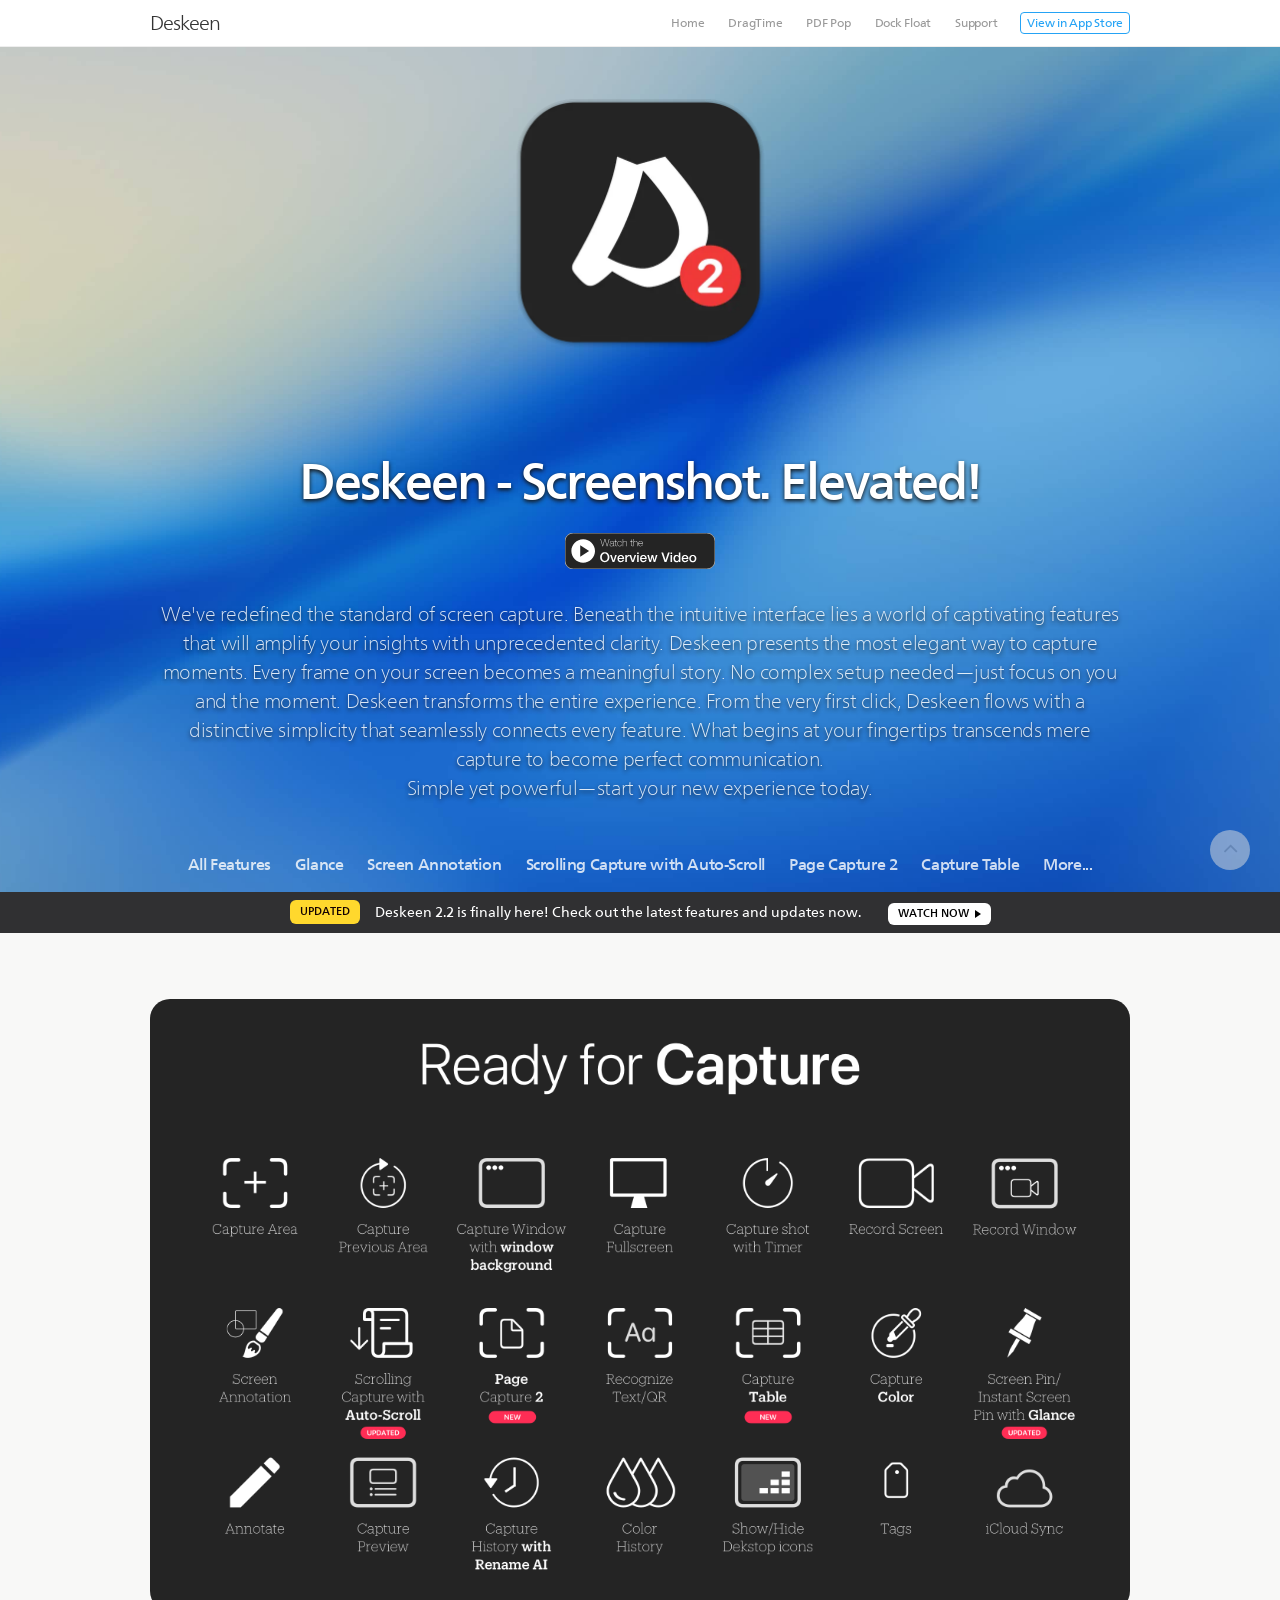
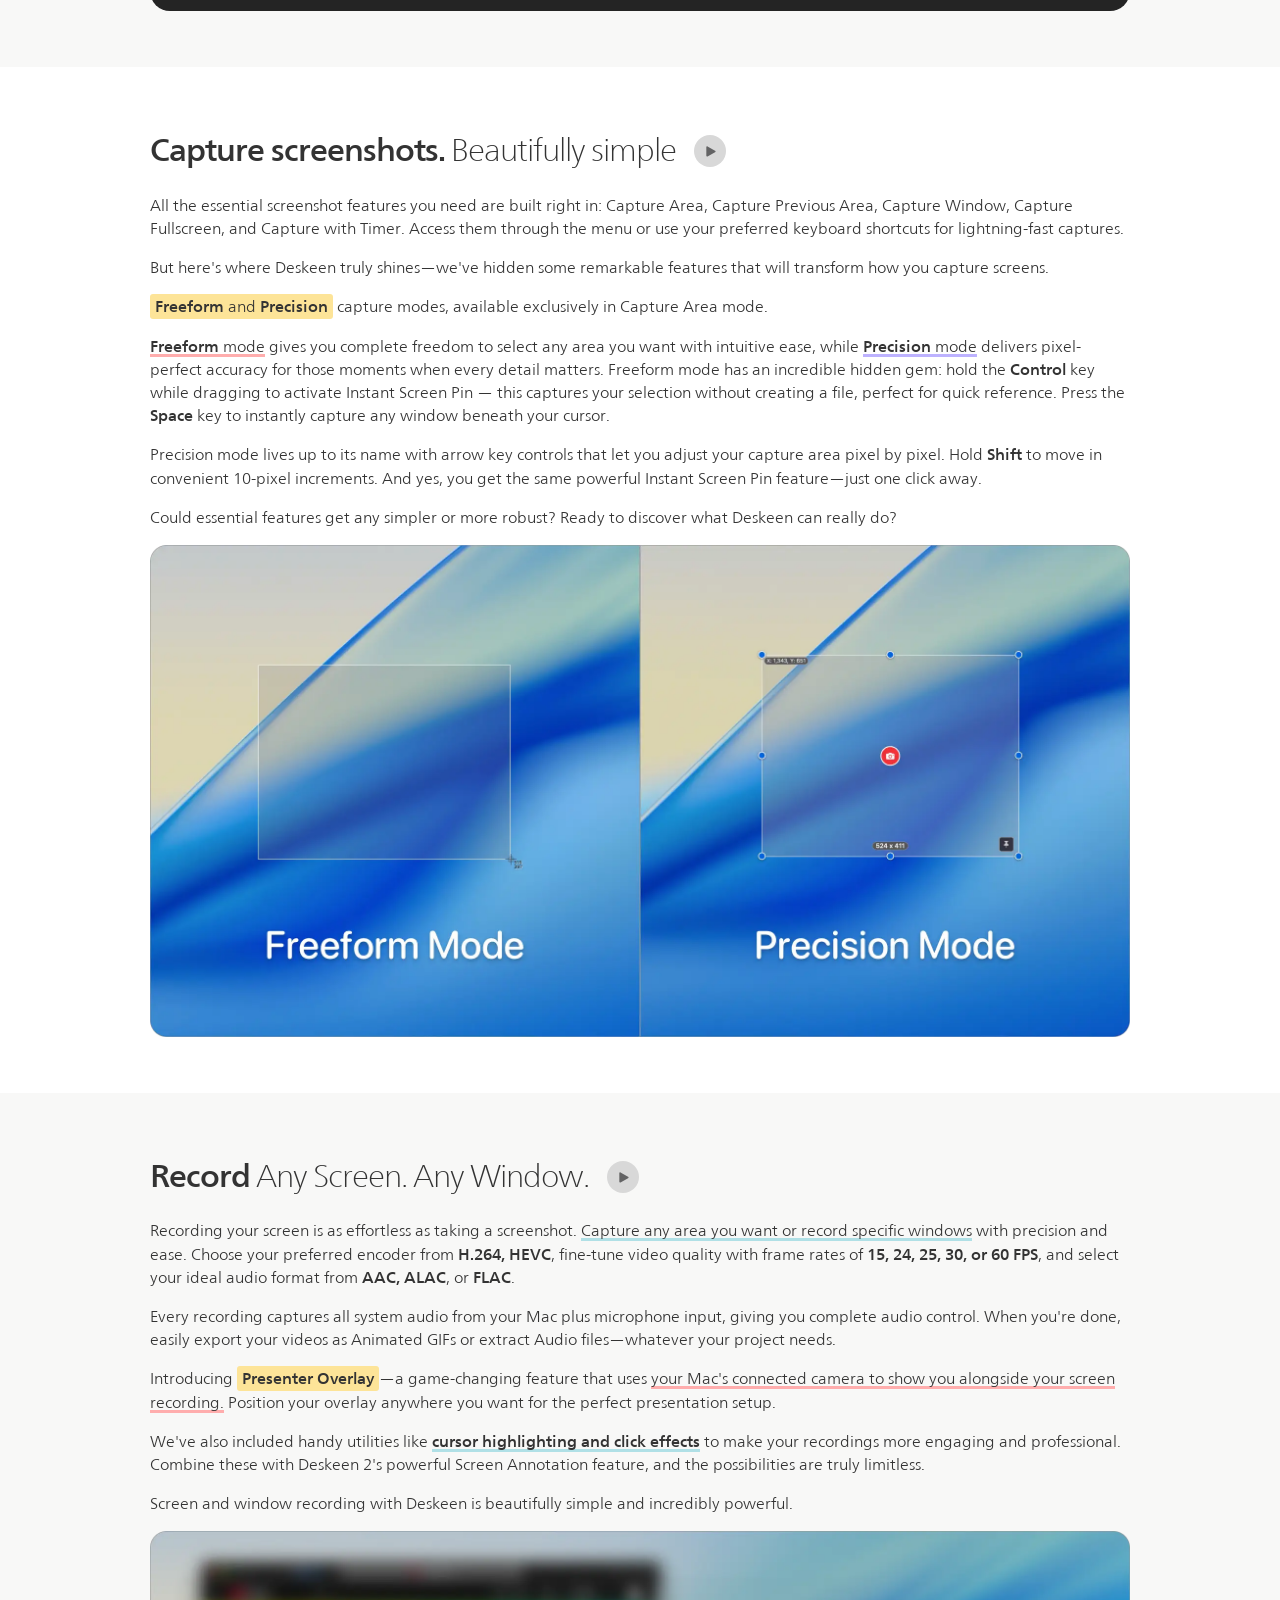
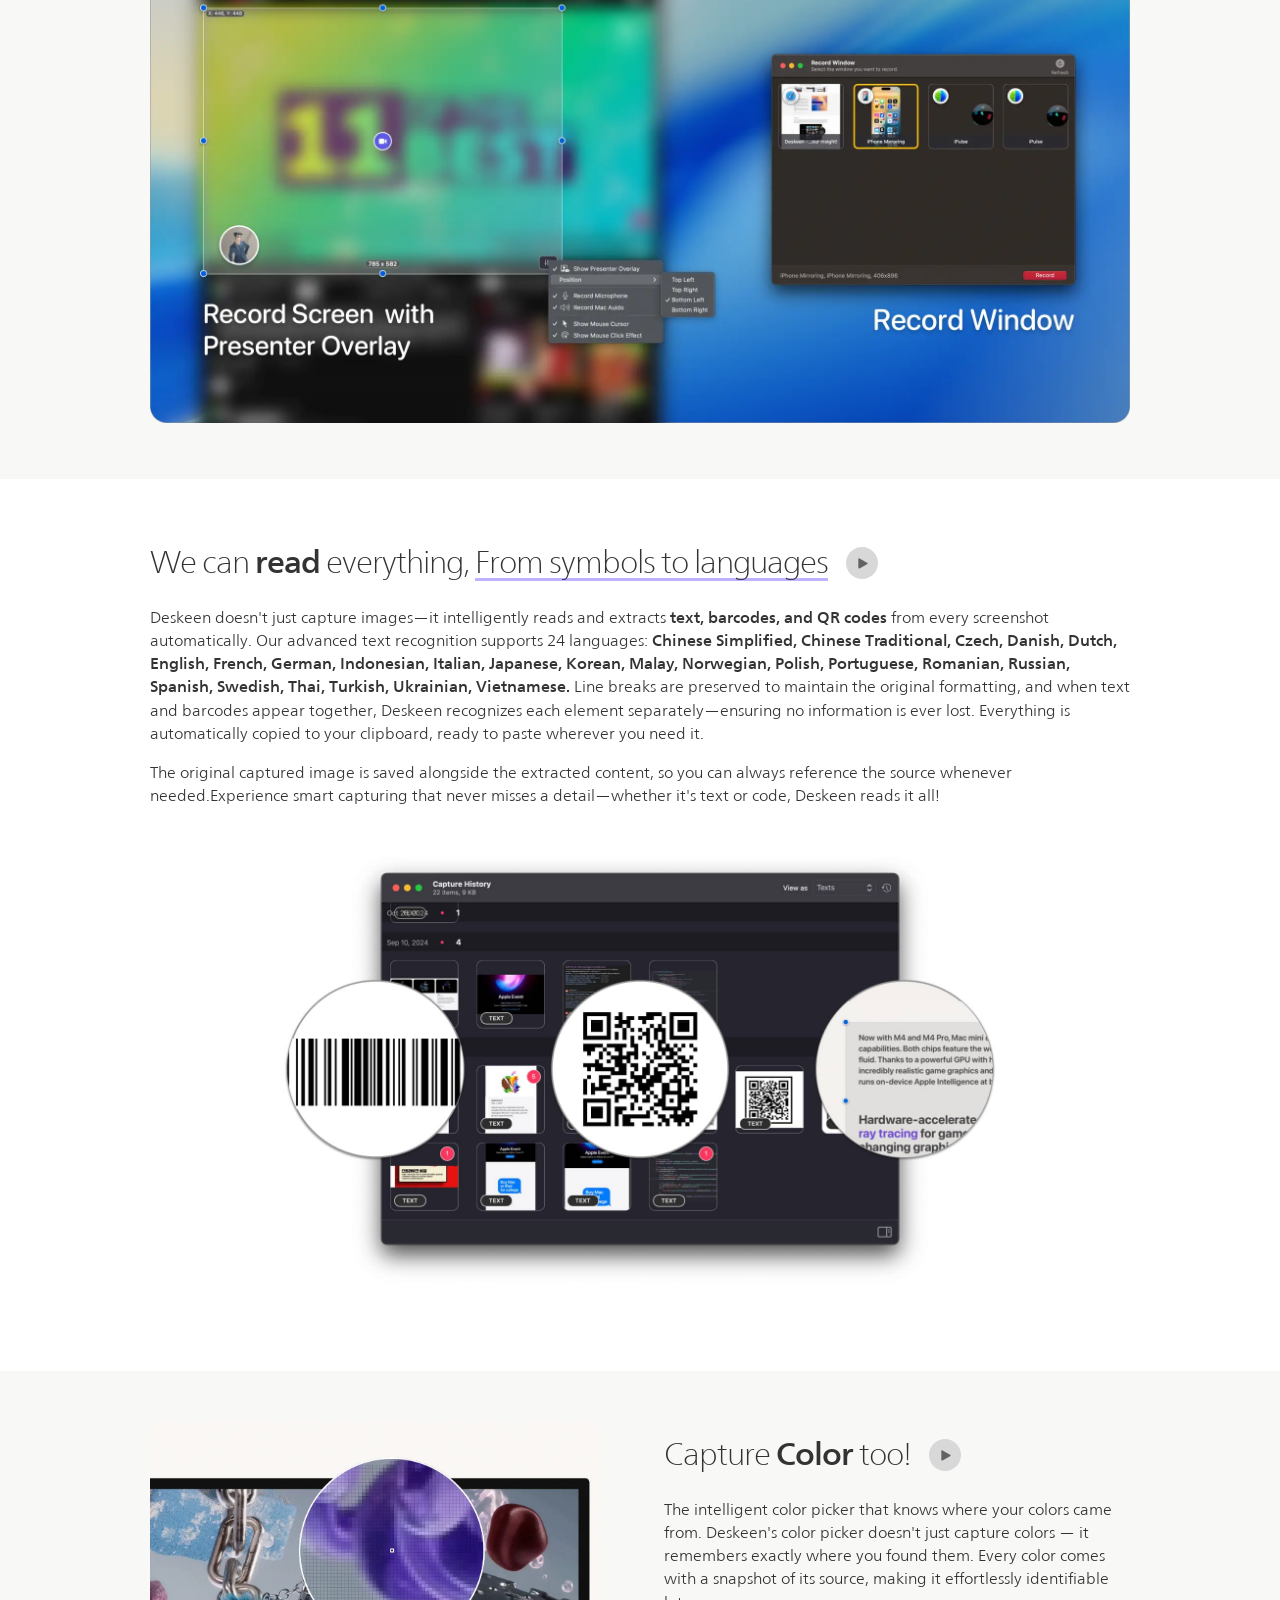
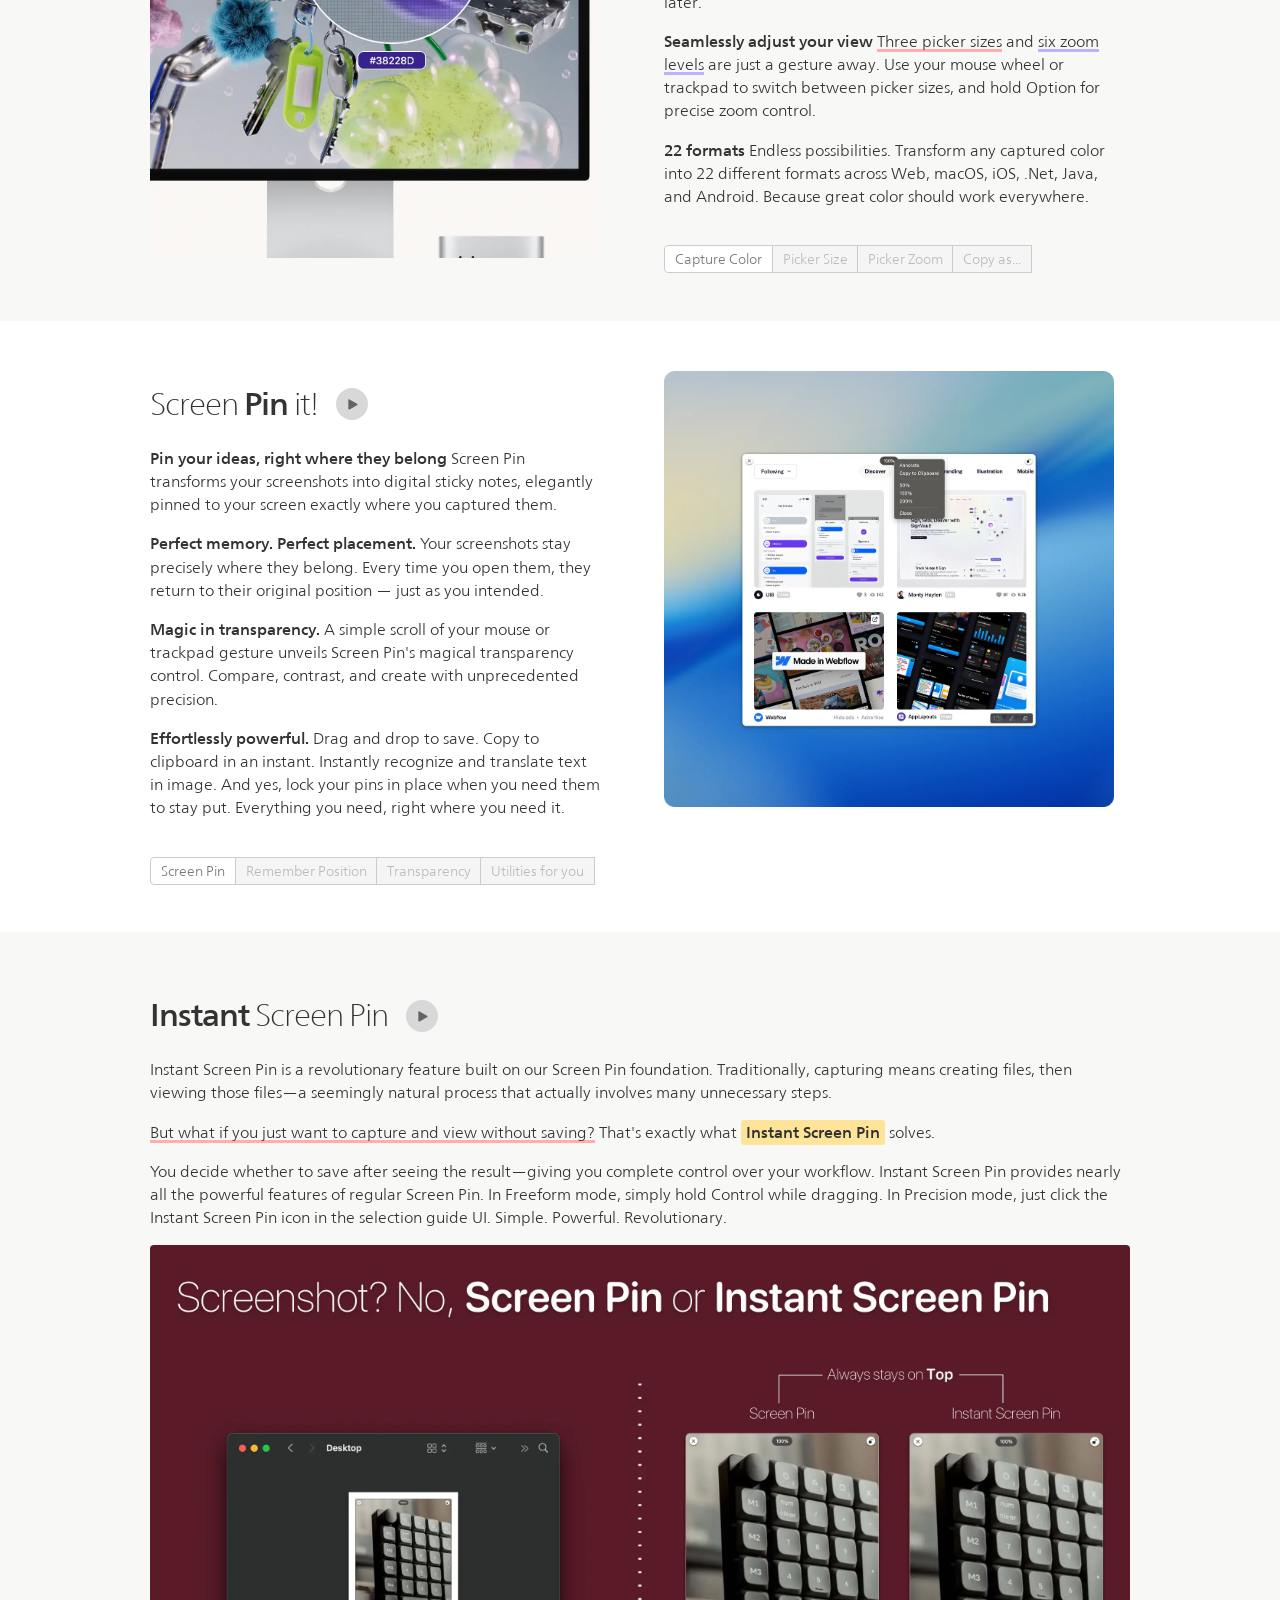
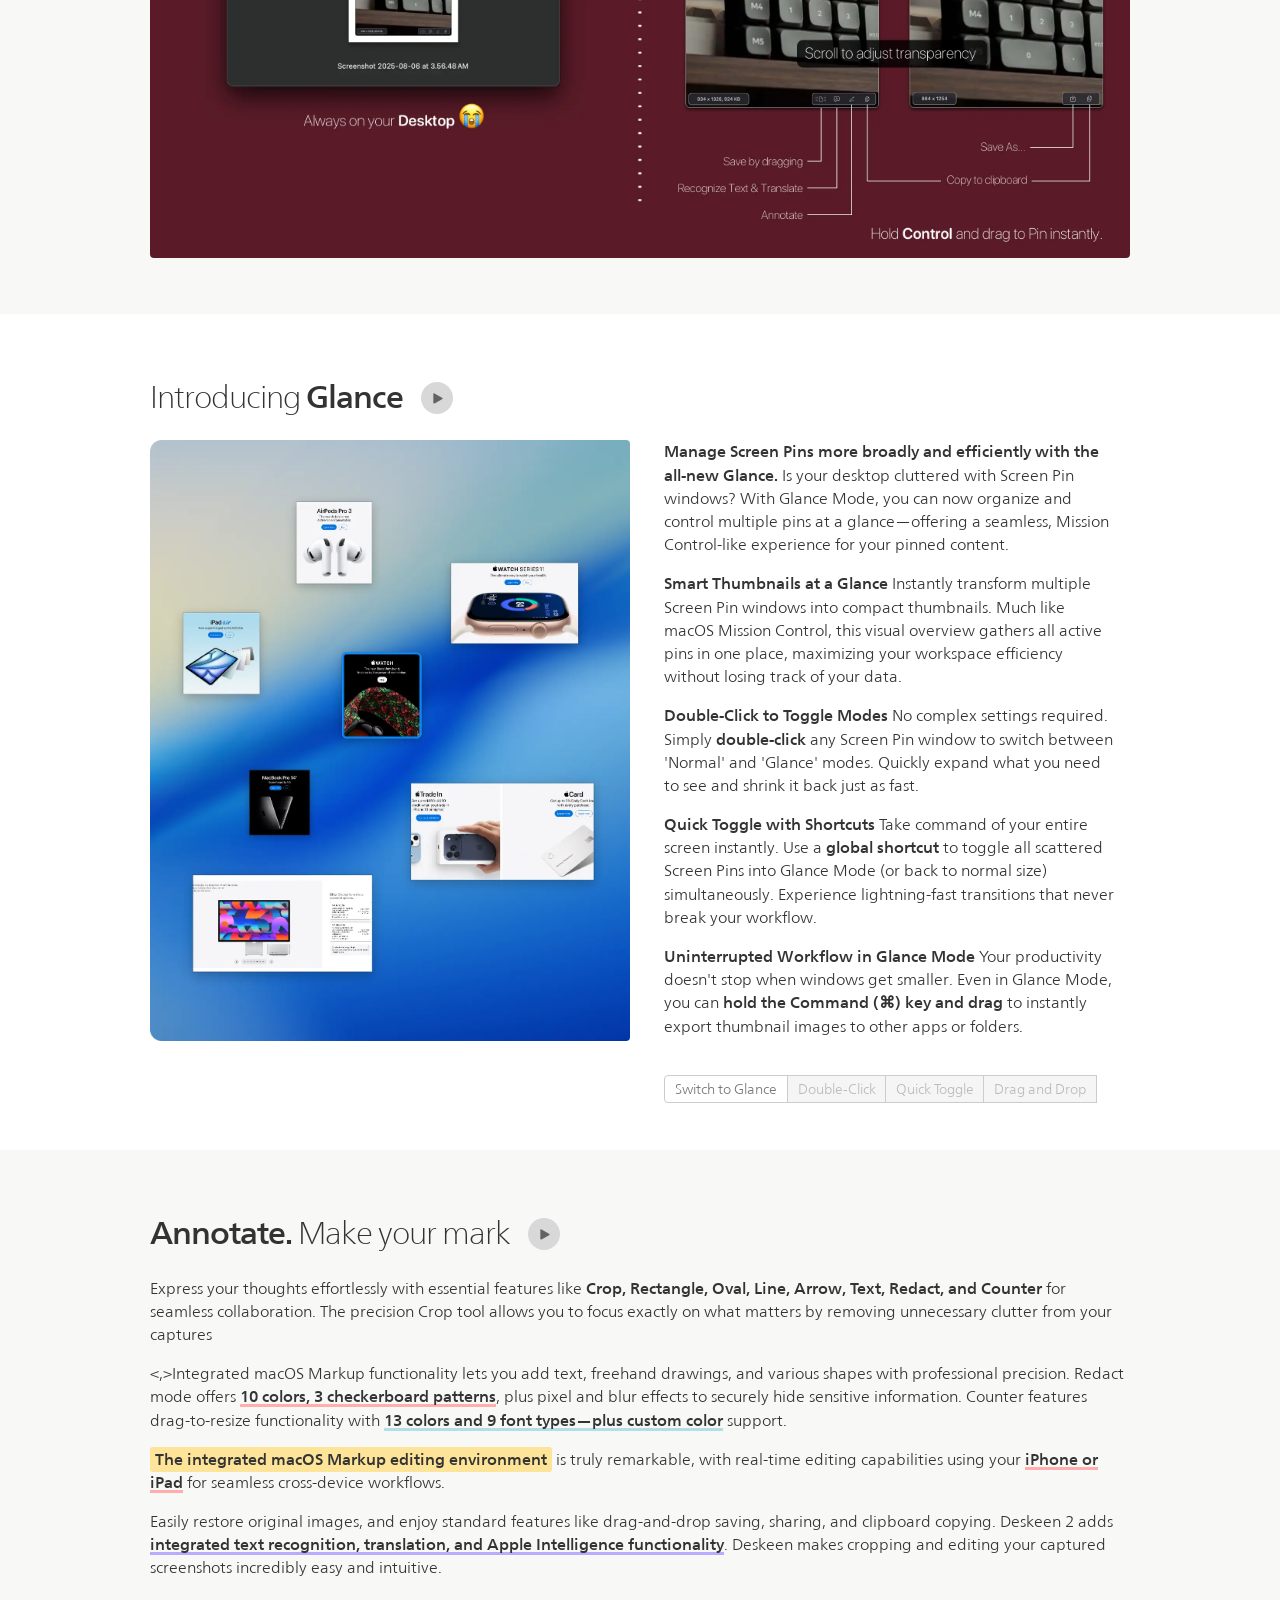
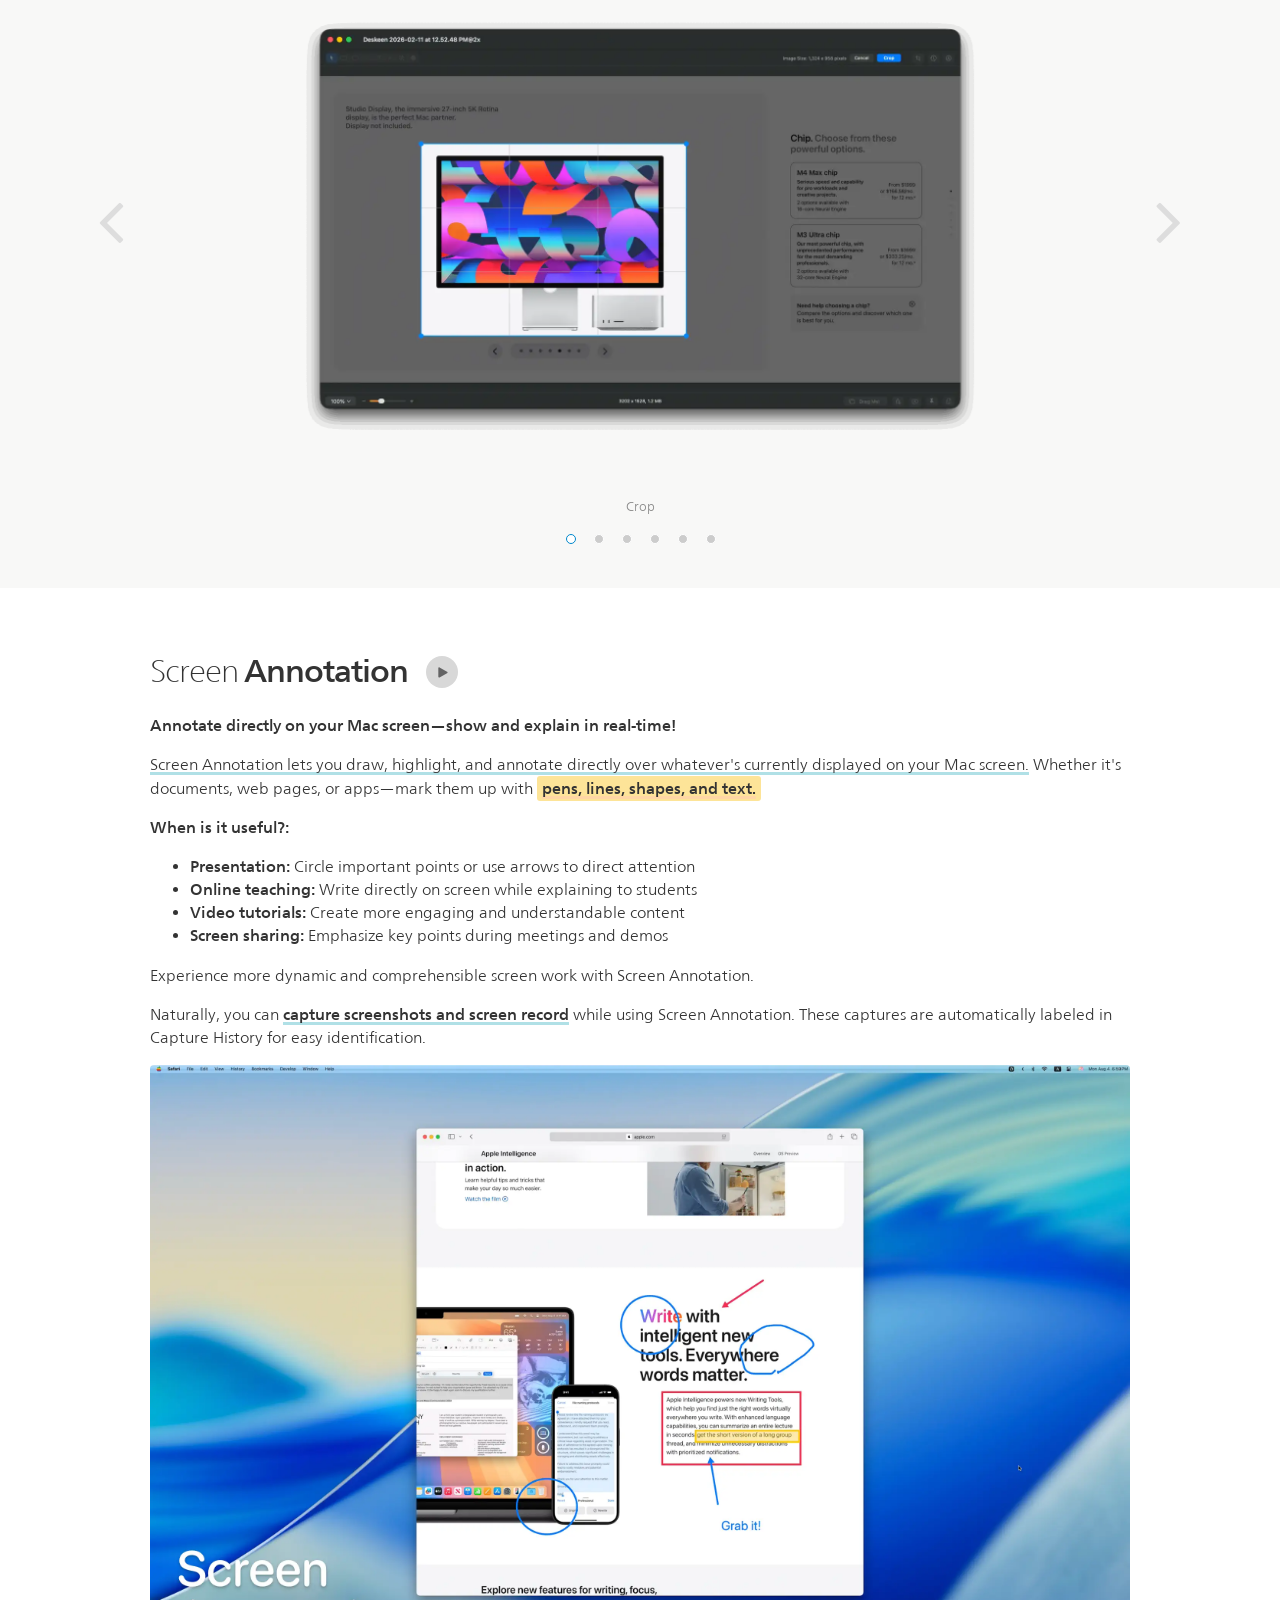
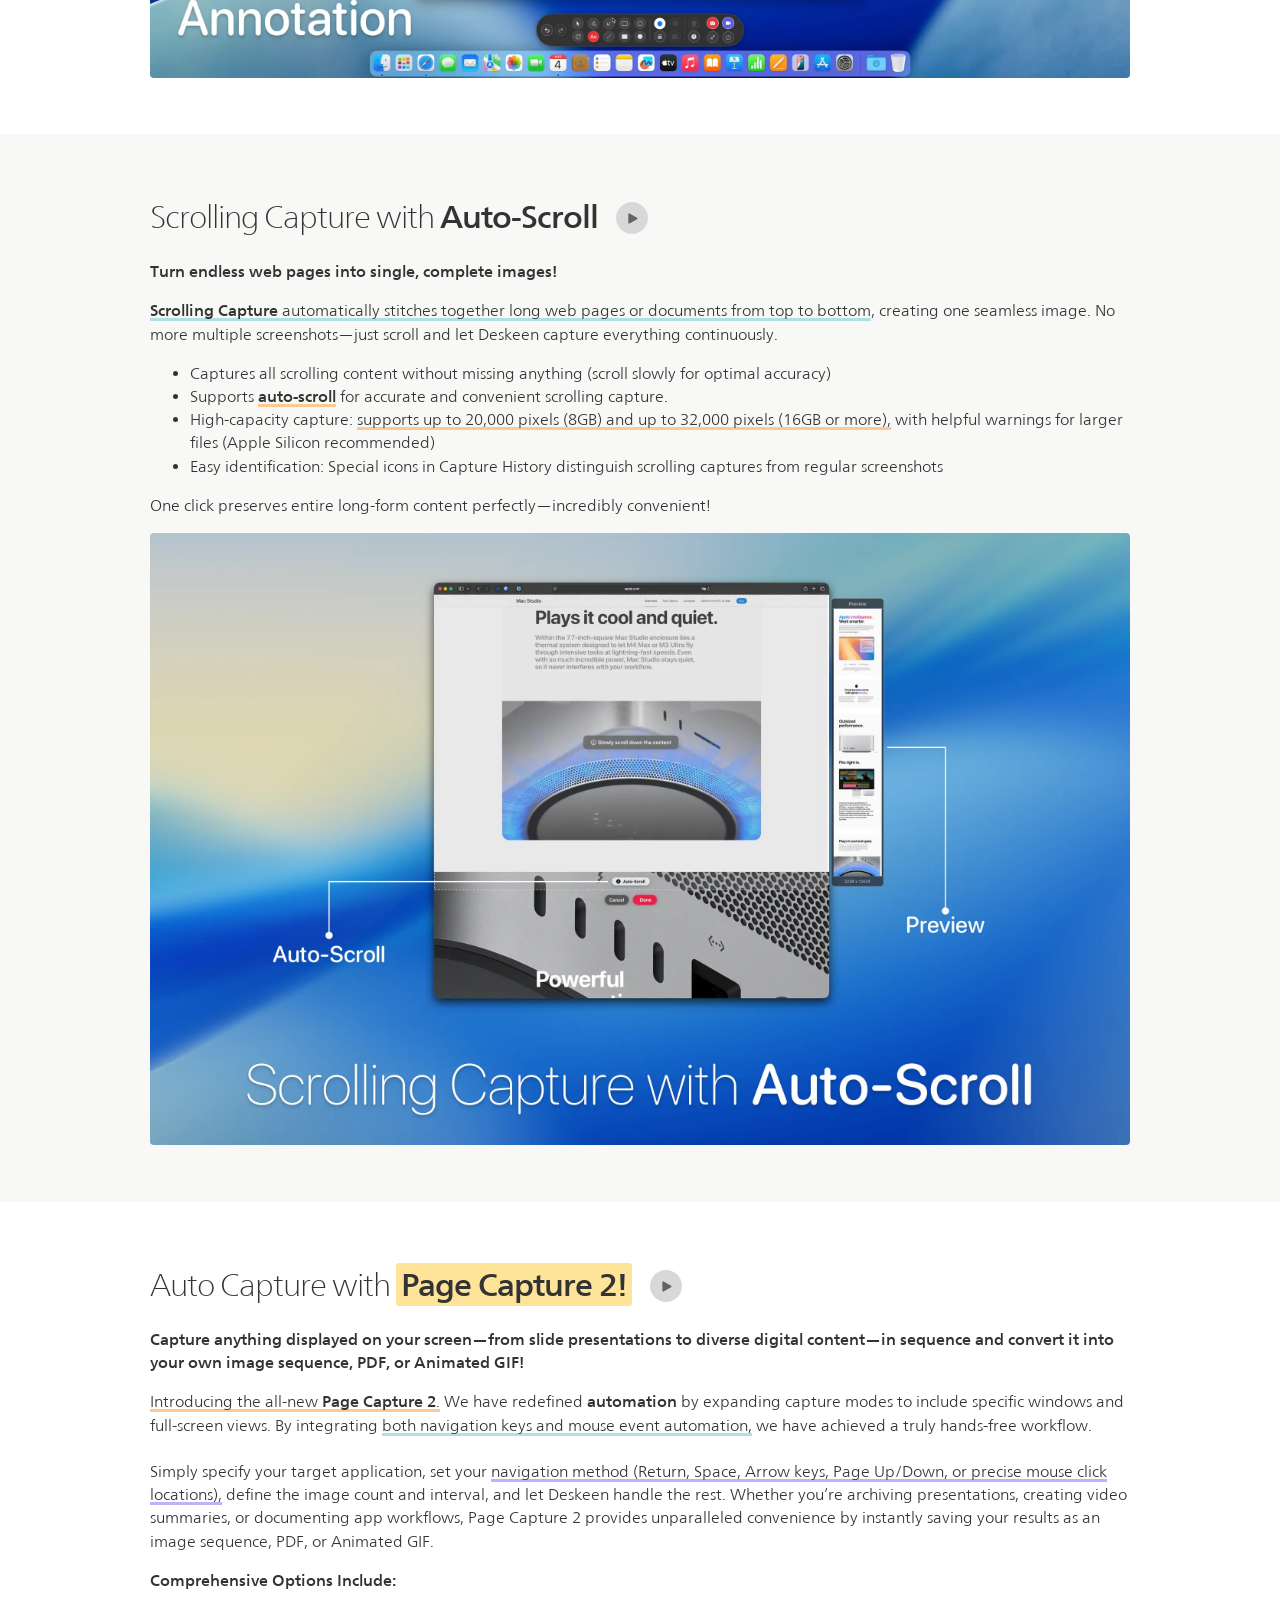
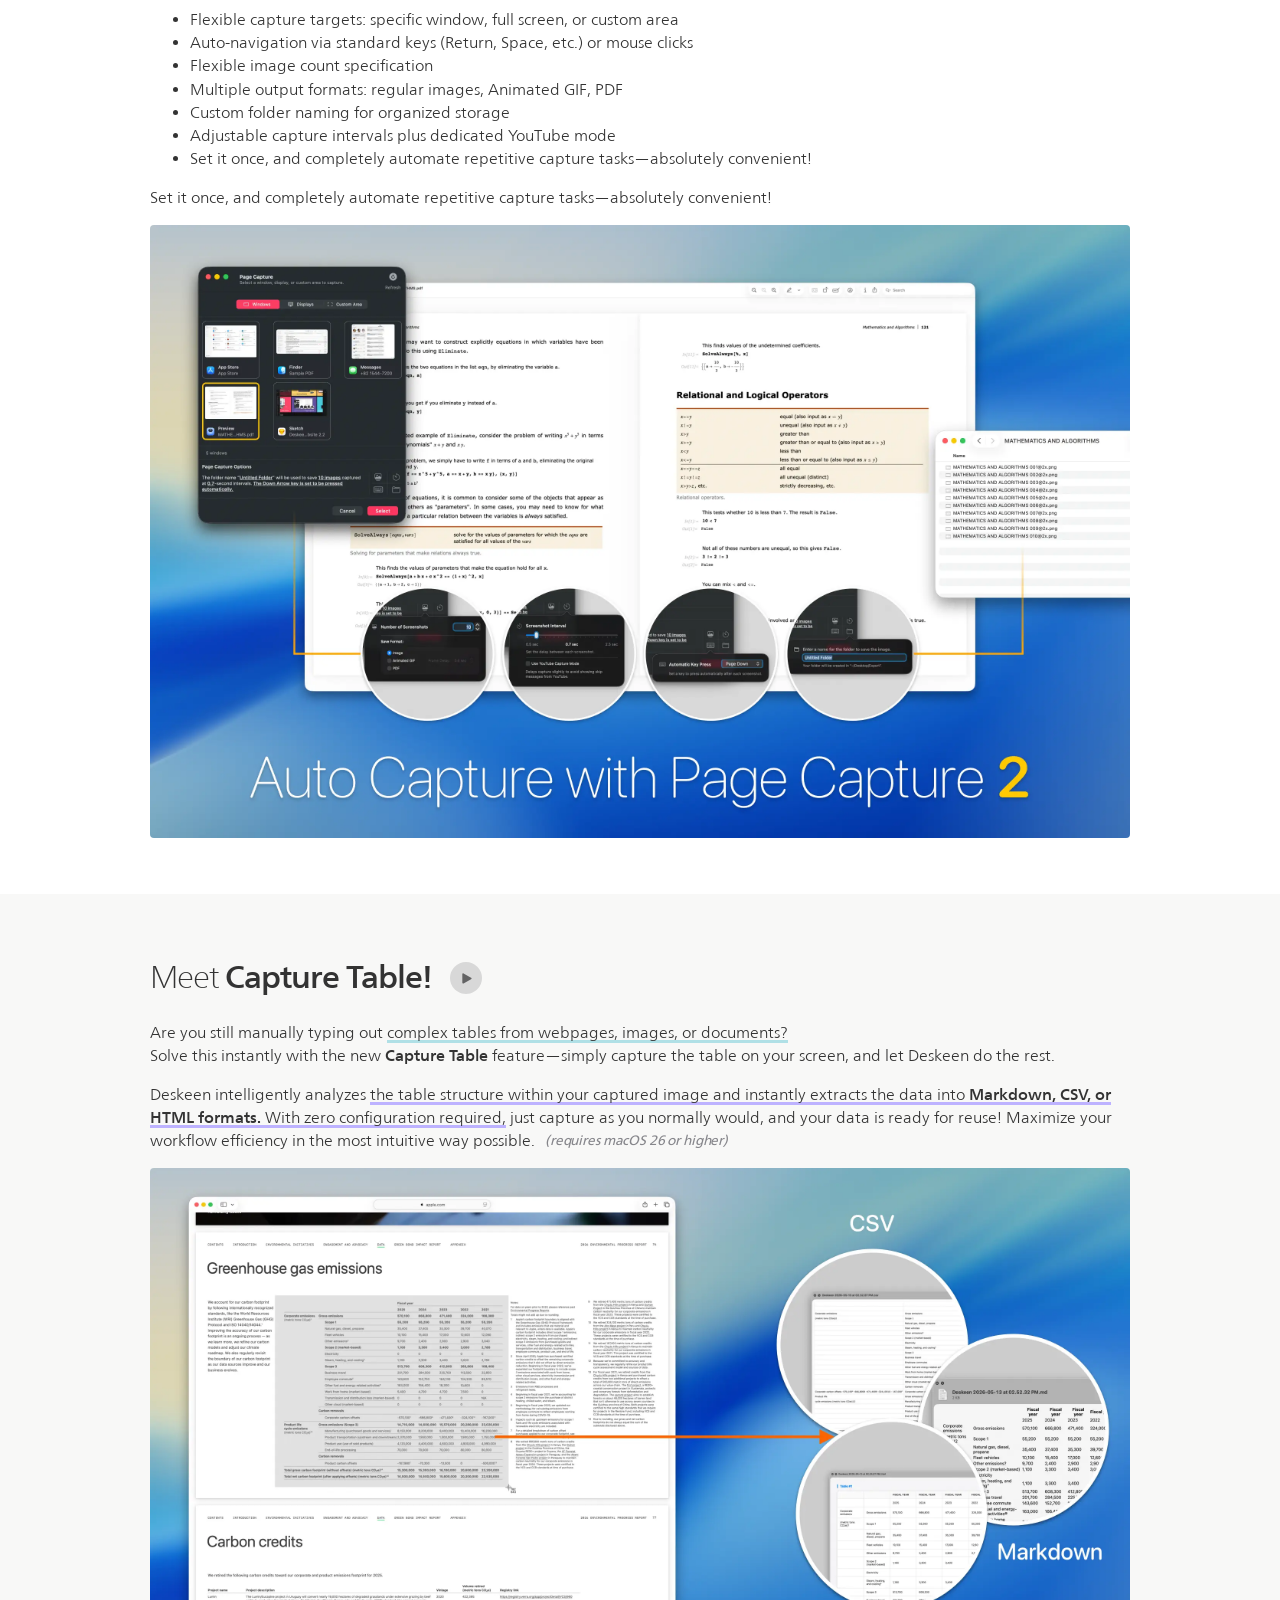
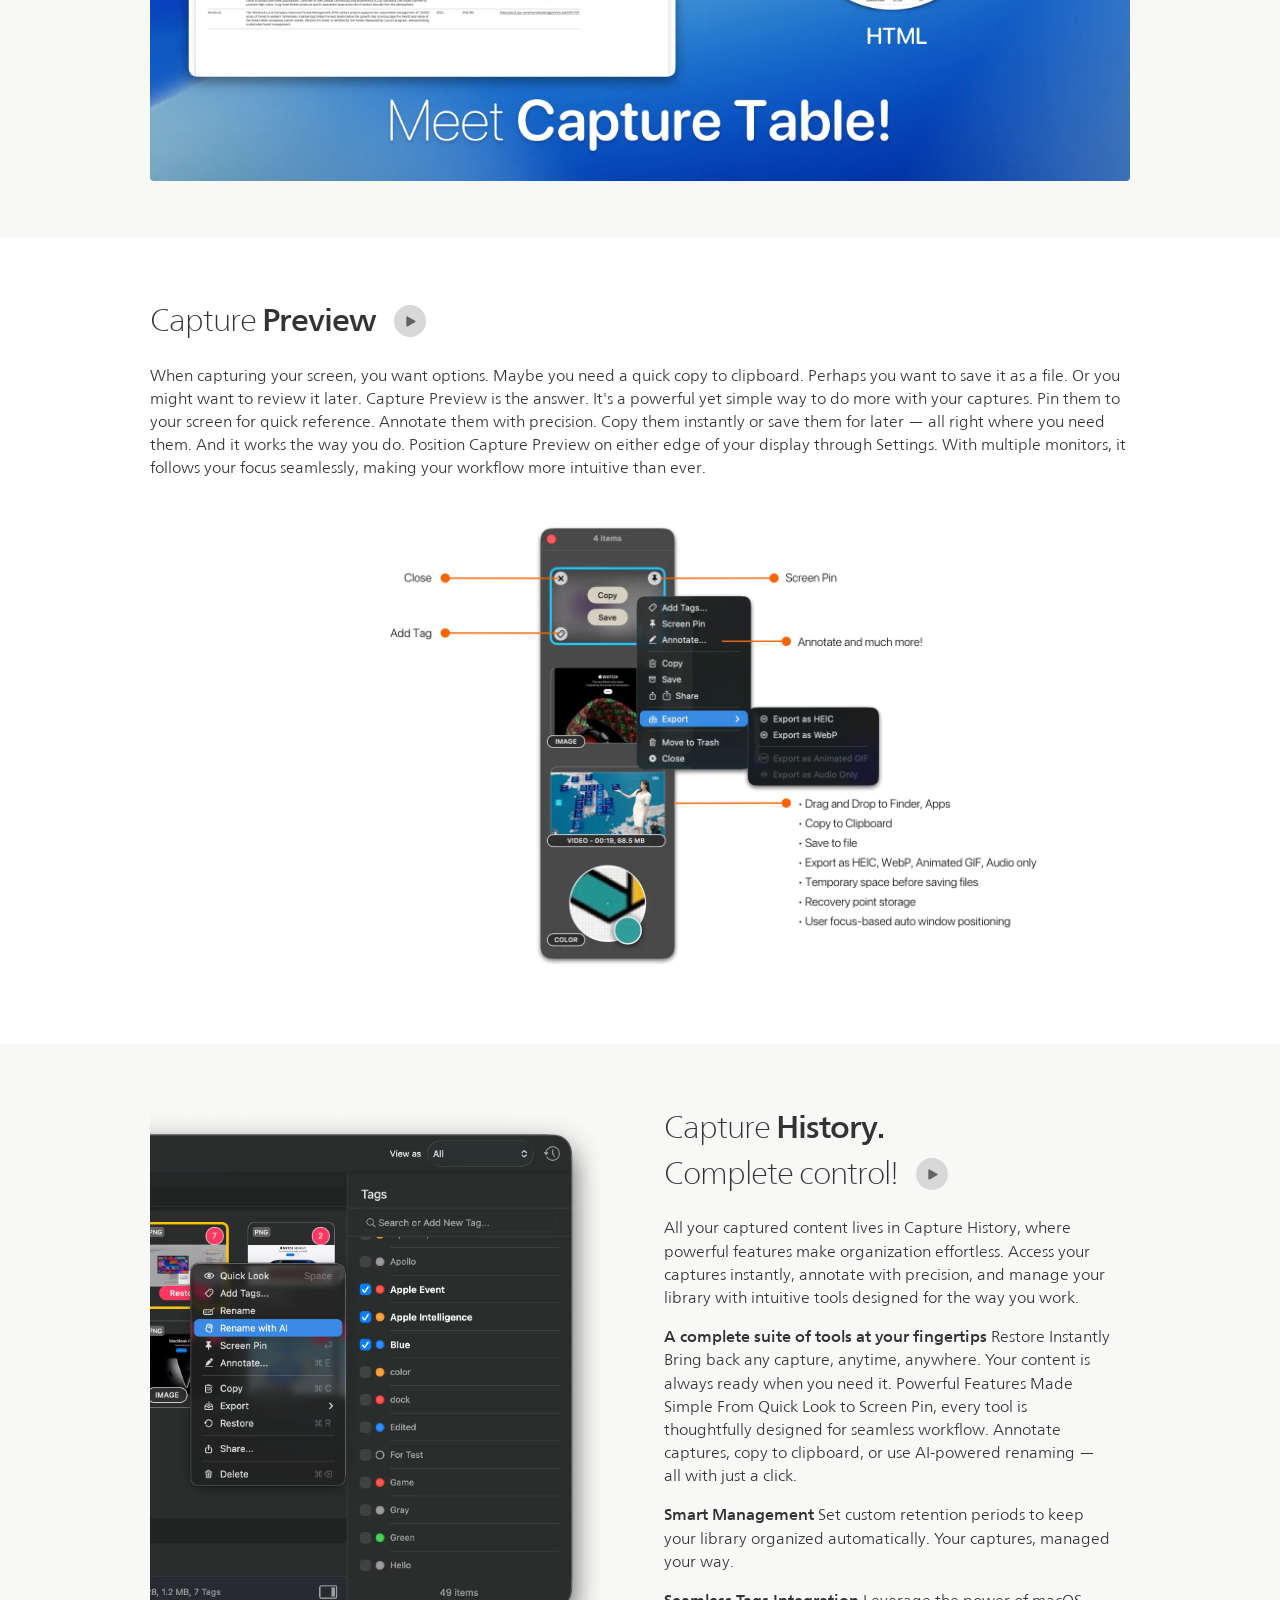
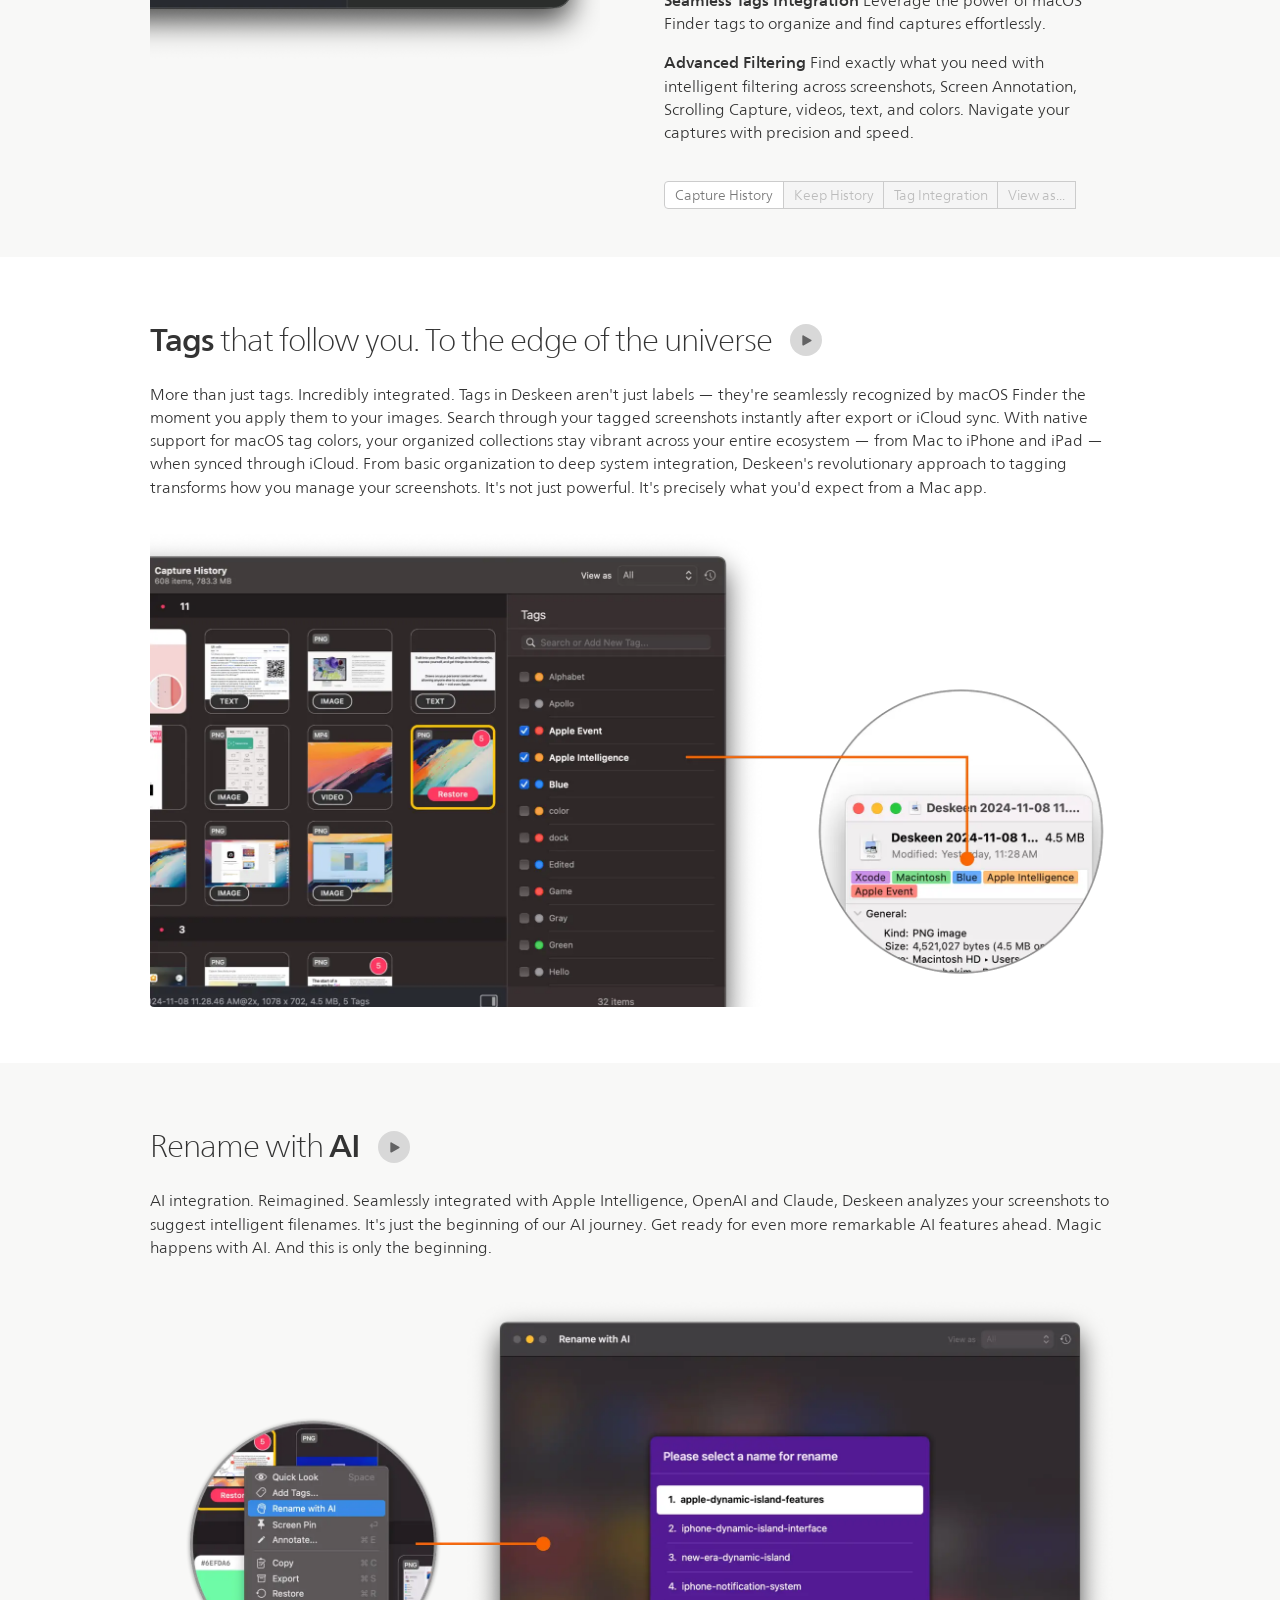
==== deskeen.html @ f0e953c9 "Release Dock Float" ====
<!DOCTYPE html>
<html lang="en">
<head>
    <meta charset="utf-8">
    <meta http-equiv="X-UA-Compatible" content="IE=edge, chrome=1">
    <meta name="renderer" content="webkit">
    <meta name="viewport" content="width=device-width, initial-scale=1">
    <meta name="description" content="Deskeen &mdash; Screenshot. Elevated! Deskeen is the best screenshot and screen recording app for macOS with Capture Color, OCR, Screen Annotation, Scrolling Capture, Auto Capture with Page Capture, a built-in annotation tool, Capture History, Widgets, Rename with AI, and a lot more.">
    <meta name="keywords" content="screen capture, screenshot, screencapture for mac, screencapture for macos, Deskeen, mac screenshot capture screen, screen recorder, scrolling capture, page capture, screen annotation, widget, images, color, tag, AI">
    <link rel="stylesheet" href="css/font-awesome.css" type="text/css">
    <link rel="stylesheet" href="css/hohoinc.css" type="text/css">
    <link rel="icon" href="images/favicon-deskeen.ico">
        
    <title>Deskeen - Screenshot. Elevated!</title>

    <meta property="og:url" content="http://www.hohoinc.com/" />
    <meta property="og:type" content="website" />
    <meta property="og:title" content="Deskeen" />
    <meta property="og:description" content="Deskeen - Screenshot. Elevated!" />
    <meta property="og:image" content="https://hohoinccom.github.io/main/images/AppIcon.png" />
        
    <meta name="twitter:card" content="summary_large_image" />
    <meta name="twitter:site" content="@hohoincapp" />
    <meta name="twitter:title" content="Deskeen" />
    <meta name="twitter:description" content="Deskeen - Screenshot. Elevated!" />
    <meta name="twitter:url" content="https://x.com/hohoincapp" />
    <meta name="twitter:image" content="https://hohoinccom.github.io/main/images/AppIcon.png" />
        
    <!--[if lt IE 9]>
    <script src="js/html5shiv-3.7.2.min.js"></script>
    <script src="js/respond.min.js"></script>
    <![endif]-->
        
    <!-- YouTube Vide -->
    <link rel="stylesheet" href="fancybox/jquery.fancybox.css">
    
</head>
<body class="features" itemscope itemtype="http://schema.org/SoftwareApplication">
<nav class="site-navigation">
    <div class="container">
        <span class="site-title">Deskeen</span>
        <ul>
        	<!-- <li><a class="nav-link fancybox" href="https://www.youtube.com/embed/c7OyCzhffNQ?version=3&vq=hd1080&autoplay=1" data-fancybox-type="iframe">Watch Video</a></li> -->
            <li><a class="nav-link" href="index.html">Home</a></li>
            <li><a class="nav-link" href="dragtime.html">DragTime</a></li>
            <li><a class="nav-link" href="pdfpop.html">PDF Pop</a></li>
            <li><a class="nav-link" href="dockfloat.html">Dock Float</a></li>
            <li><a class="nav-link" href="#deskeen-support">Support</a></li>
            <li class="view-in-app-store"><a class="nav-link link-app-store itunes-download-link" href="https://apps.apple.com/app/id6746357941?mt=12" target="_blank">View in App Store</a></li>
        </ul>
    </div>
</nav>

<div class="site-main">

	<!-- Header -->
    <header class="deskeen">
        <div class="container">
            <!-- <h1>Introducing <span itemprop="name"> Deskeen.</span></h1> -->
            <figure class="deskeen-image"></figure>
			<h1>Deskeen <span itemprop="name"> - Screenshot. Elevated!</span></h1>
            <p class="videobox"><a href="https://www.youtube.com/embed/aredtQXpkLQ?version=3&vq=hd1080&autoplay=1" data-fancybox-type="iframe" class="fancybox"><img src="images/watch-video.svg" width="150"></a></p>
            <p class="intro"><br itemprop="description">We've redefined the standard of screen capture. Beneath the intuitive interface lies a world of captivating features that will amplify your insights with unprecedented clarity.
                Deskeen presents the most elegant way to capture moments. Every frame on your screen becomes a meaningful story. No complex setup needed—just focus on you and the moment. Deskeen transforms the entire experience.
                From the very first click, Deskeen flows with a distinctive simplicity that seamlessly connects every feature. What begins at your fingertips transcends mere capture to become perfect communication.</br>Simple yet powerful—start your new experience today.</span></p>
            <nav class="feature-nav">
                <ul>
                    <li><a href="#feature-deskeen-all-features"><strong>All Features</strong></a></li>
                    <li><a href="#feature-deskeen-glance"><strong>Glance</strong></a></li>
                    <li><a href="#feature-deskeen-screen-annotation"><strong>Screen Annotation</strong></a></li>
                    <li><a href="#feature-deskeen-scrolling-capture"><strong>Scrolling Capture with Auto-Scroll</strong></a></li>
                    <li><a href="#feature-deskeen-page-capture"><strong>Page Capture 2</strong></a></li>
                    <li><a href="#feature-deskeen-capture-table"><strong>Capture Table</strong></a></li>
                    <li><a href="#feature-deskeen-capture-preview"><strong>More...</strong></a></li>
                </ul>
            </nav>
        </div>
    </header>

    <div class="whats-new-banner">
        <div class="container">
            <span class="badge">UPDATED</span>
            <span class="message">Deskeen 2.2 is finally here! Check out the latest features and updates now.</span>
            <a class="fancybox" href="https://www.youtube.com/embed/dH-7Yf2CCVg?autoplay=1" data-fancybox-type="iframe" title="Glance" style="display: inline-block; margin-left: 12px;"><span class="watch-badge">WATCH NOW <i class="play-icon"></i></span></a>
        </div>
    </div>
    
    <!-- All Features -->
    <section class="feature horizontal" id="feature-deskeen-all-features">
        <div class="container">
                <div class="feature-detail">
                    <img class="gallery-image allfeaturebox" style="margin-top: 16px;" src="images/deskeen-all-features.webp" alt="Deskeen">
                </div>
        </div>
    </section>
    
    <!-- Capture. Beautifully simple -->
    <section class="feature horizontal" id="feature-deskeen-capture">
        <div class="container">
                <h2 class="feature-title"><strong>Capture screenshots.</strong> Beautifully simple
                    <a class="fancybox" href="https://www.youtube.com/embed/aredtQXpkLQ?autoplay=1&start=3" data-fancybox-type="iframe" title="Freeform &amp; Precision Capture Mode" style="display: inline-block; margin-left: 12px;"><img src="images/play-button.svg" alt="Freeform &amp; Precision Capture Mode" style="height: 32px; vertical-align: middle; position: relative; top: -2px; border: none;" class="video-button"></a>
                </h2>
                <div class="feature-detail">
                    <p>All the essential screenshot features you need are built right in: Capture Area, Capture Previous Area, Capture Window, Capture Fullscreen, and Capture with Timer. Access them through the menu or use your preferred keyboard shortcuts for lightning-fast captures.</p>
                    <p>But here's where Deskeen truly shines—we've hidden some remarkable features that will transform how you capture screens.</p>
                    <p><span class="highlight-yellow"><strong>Freeform</strong> and <strong>Precision</strong></span> capture modes, available exclusively in Capture Area mode.</p>
                    <p><span class="highlight-bottom-line-light-red"><strong>Freeform</strong> mode</span> gives you complete freedom to select any area you want with intuitive ease, while <span class="highlight-bottom-line-light-purple"><strong>Precision</strong> mode</span> delivers pixel-perfect accuracy for those moments when every detail matters. Freeform mode has an incredible hidden gem: hold the <strong>Control</strong> key while dragging to activate Instant Screen Pin — this captures your selection without creating a file, perfect for quick reference. Press the <strong>Space</strong> key to instantly capture any window beneath your cursor.</p>
                    <p>Precision mode lives up to its name with arrow key controls that let you adjust your capture area pixel by pixel. Hold <strong>Shift</strong> to move in convenient 10-pixel increments. And yes, you get the same powerful Instant Screen Pin feature—just one click away.</p>
                    <p>Could essential features get any simpler or more robust? Ready to discover what Deskeen can really do?</p>
                    <img class="gallery-image lightbox" src="images/deskeen-capture.webp" alt="Deskeen">
                </div>
        </div>
    </section>

    <!-- Record Screen, Window -->
    <section class="feature horizontal" id="feature-deskeen-screen-record">
    	<div class="container">
            <h2 class="feature-title"><strong>Record</strong> Any Screen. Any Window.
                <a class="fancybox" href="https://www.youtube.com/embed/aredtQXpkLQ?autoplay=1&start=52" data-fancybox-type="iframe" title="Record Screen, Window" style="display: inline-block; margin-left: 12px;"><img src="images/play-button.svg" alt="Record Screen, Window" style="height: 32px; vertical-align: middle; position: relative; top: -2px; border: none;" class="video-button"></a>
            </h2>
            <div class="feature-detail">
                    <p>Recording your screen is as effortless as taking a screenshot. <span class="highlight-bottom-line-sky-blue">Capture any area you want or record specific windows</span> with precision and ease. Choose your preferred encoder from <strong>H.264, HEVC</strong>, fine-tune video quality with frame rates of <strong>15, 24, 25, 30, or 60 FPS</strong>, and select your ideal audio format from <strong>AAC, ALAC</strong>, or <strong>FLAC</strong>.</p>
                    <p>Every recording captures all system audio from your Mac plus microphone input, giving you complete audio control. When you're done, easily export your videos as Animated GIFs or extract Audio files—whatever your project needs.</p>
                    <p>Introducing <span class="highlight-yellow"><strong>Presenter Overlay</strong></span>—a game-changing feature that uses <span class="highlight-bottom-line-light-red">your Mac's connected camera to show you alongside your screen recording.</span> Position your overlay anywhere you want for the perfect presentation setup.</p>
                    <p>We've also included handy utilities like <strong><span class="highlight-bottom-line-sky-blue">cursor highlighting and click effects</span></strong> to make your recordings more engaging and professional. Combine these with Deskeen 2's powerful Screen Annotation feature, and the possibilities are truly limitless.</p>
                    <p>Screen and window recording with Deskeen is beautifully simple and incredibly powerful.</p>
                    <img class="gallery-image lightbox" src="images/deskeen-screen-record.webp" alt="Deskeen">
            </div>
        </div>
    </section>
        
    <!-- We read everything. From symbols to languages -->
    <section class="feature horizontal" id="feature-deskeen-capture-symbol-and-text">
        <div class="container">
                <h2 class="feature-title">We can <strong>read</strong> everything, <span class="highlight-bottom-line-light-purple">From symbols to languages</span>
                    <a class="fancybox" href="https://www.youtube.com/embed/aredtQXpkLQ?autoplay=1&start=39" data-fancybox-type="iframe" title="Capture Text" style="display: inline-block; margin-left: 12px;"><img src="images/play-button.svg" alt="Capture Text" style="height: 32px; vertical-align: middle; position: relative; top: -2px; border: none;" class="video-button"></a>
                </h2>
                <div class="feature-detail">
                    <p>Deskeen doesn't just capture images—it intelligently reads and extracts <strong>text, barcodes, and QR codes</strong> from every screenshot automatically. Our advanced text recognition supports 24 languages: <strong>Chinese Simplified, Chinese Traditional, Czech, Danish, Dutch, English, French, German, Indonesian, Italian, Japanese, Korean, Malay, Norwegian, Polish, Portuguese, Romanian, Russian, Spanish, Swedish, Thai, Turkish, Ukrainian, Vietnamese.</strong>
                        Line breaks are preserved to maintain the original formatting, and when text and barcodes appear together, Deskeen recognizes each element separately—ensuring no information is ever lost. Everything is automatically copied to your clipboard, ready to paste wherever you need it.</p>
                        <p>The original captured image is saved alongside the extracted content, so you can always reference the source whenever needed.Experience smart capturing that never misses a detail—whether it's text or code, Deskeen reads it all!</p>
                    <img class="gallery-image lightbox" src="images/deskeen-capture-text.jpg" alt="Deskeen">
                </div>
        </div>
    </section>
    
    <!-- Capture Color too! -->
    <section class="feature horizontal" id="feature-deskeen-capture-color">
        <div class="container">
            <div class="column image">
                <img class="feature-image light switch-target-noanimation" src="images/deskeen-capture-color.webp" data-group="capture-color" data-target="color-picker" alt="Deskeen">
                <img class="feature-image light switch-target-noanimation" src="images/deskeen-capture-color-2.webp" style="display: none" data-group="capture-color" data-target="color-picker-size" alt="Deskeen">
                <img class="feature-image light switch-target-noanimation" src="images/deskeen-capture-color-3.webp" style="display: none" data-group="capture-color" data-target="color-picker-zoom-size" alt="Deskeen">
                    <img class="feature-image light switch-target-noanimation" src="images/deskeen-capture-color-4.webp" style="display: none" data-group="capture-color" data-target="color-picker-colors" alt="Deskeen">
                    
            </div>
            <div class="column">
                <h2 class="feature-title">Capture <strong>Color</strong> too!
                    <a class="fancybox" href="https://www.youtube.com/embed/aredtQXpkLQ?autoplay=1&start=46" data-fancybox-type="iframe" title="Capture Color" style="display: inline-block; margin-left: 12px;"><img src="images/play-button.svg" alt="Capture Color" style="height: 32px; vertical-align: middle; position: relative; top: -2px; border: none;" class="video-button"></a>
                </h2>
                <div class="feature-detail">
                    <p class="feature-sub-content">The intelligent color picker that knows where your colors came from.
                    Deskeen's color picker doesn't just capture colors — it remembers exactly where you found them. Every color comes with a snapshot of its source, making it effortlessly identifiable later.</p>
                    <p class="feature-sub-content"><strong>Seamlessly adjust your view</strong> <span class="highlight-bottom-line-light-red">Three picker sizes</span> and  <span class="highlight-bottom-line-light-purple">six zoom levels</span> are just a gesture away. Use your mouse wheel or trackpad to switch between picker sizes, and hold Option for precise zoom control.</p>
                    <p class="feature-sub-content"><strong>22 formats</strong> Endless possibilities. Transform any captured color into 22 different formats across Web, macOS, iOS, .Net, Java, and Android. Because great color should work everywhere.</p>
                    <p class="switch-button-group"><br>
                        <a href="#" class="switch-button left-button active" data-group="capture-color" data-target="color-picker">Capture Color</a><a href="#" class="switch-button middle-button" data-group="capture-color" data-target="color-picker-size">Picker Size</a><a href="#" class="switch-button middle-button" data-group="capture-color" data-target="color-picker-zoom-size">Picker Zoom</a><a href="#" class="switch-button middle-button" data-group="capture-color" data-target="color-picker-colors">Copy as...</a></p>
                </div>
            </div>
        </div>
    </section>

    <!-- Screen Pin it! -->
    <section class="feature horizontal" id="feature-deskeen-screen-pin">
	    <div class="container">
	        <div class="column">
	            <h2 class="feature-title">Screen <strong>Pin</strong> it!
                    <a class="fancybox" href="https://www.youtube.com/embed/aredtQXpkLQ?autoplay=1&start=76" data-fancybox-type="iframe" title="Screen Pin" style="display: inline-block; margin-left: 12px;"><img src="images/play-button.svg" alt="Screen Pin" style="height: 32px; vertical-align: middle; position: relative; top: -2px; border: none;" class="video-button"></a>
                </h2>
	            <div class="feature-detail">
	                <p class="feature-sub-content"><strong>Pin your ideas, right where they belong</strong> Screen Pin transforms your screenshots into digital sticky notes, elegantly pinned to your screen exactly where you captured them.</p>
	                <p class="feature-sub-content"><strong>Perfect memory. Perfect placement.</strong> Your screenshots stay precisely where they belong. Every time you open them, they return to their original position — just as you intended.</p>
                    <p class="feature-sub-content"><strong>Magic in transparency.</strong> A simple scroll of your mouse or trackpad gesture unveils Screen Pin's magical transparency control. Compare, contrast, and create with unprecedented precision.</p>
                    <p class="feature-sub-content"><strong>Effortlessly powerful.</strong> Drag and drop to save. Copy to clipboard in an instant. Instantly recognize and translate text in image. And yes, lock your pins in place when you need them to stay put. Everything you need, right where you need it.</p>
	                <p class="switch-button-group"><br>
	                	<a href="#" class="switch-button left-button active" data-group="sreenpin" data-target="sreenpin-1">Screen Pin</a><a href="#" class="switch-button middle-button" data-group="sreenpin" data-target="sreenpin-2">Remember Position</a><a href="#" class="switch-button middle-button" data-group="sreenpin" data-target="sreenpin-3">Transparency</a><a href="#" class="switch-button middle-button" data-group="sreenpin" data-target="sreenpin-4">Utilities for you</a></p>
	            </div>
	        </div>
	        <div class="column image">
	            <img class="feature-image light switch-target-noanimation" src="images/deskeen-capture-screen-pin-1.webp" data-group="sreenpin" data-target="sreenpin-1" alt="Deskeen">
                <img class="feature-image light switch-target-noanimation" src="images/deskeen-capture-screen-pin-2.webp" style="display: none" data-group="sreenpin" data-target="sreenpin-2" alt="Deskeen">
                <img class="feature-image light switch-target-noanimation" src="images/deskeen-capture-screen-pin-3.webp" style="display: none" data-group="sreenpin" data-target="sreenpin-3" alt="Deskeen">
	            <img class="feature-image light switch-target-noanimation" src="images/deskeen-capture-screen-pin-4.webp" style="display: none" data-group="sreenpin" data-target="sreenpin-4" alt="Deskeen">
	        </div>
	    </div>
	</section>

    <!--- Instant Screen Pin -->
    <section class="feature horizontal" id="feature-deskeen-screen-pin">
        <div class="container">
                <h2 class="feature-title"><strong>Instant</strong> Screen Pin
                    <a class="fancybox" href="https://www.youtube.com/embed/aredtQXpkLQ?autoplay=1&start=26" data-fancybox-type="iframe" title="Instant Screen Pin" style="display: inline-block; margin-left: 12px;"><img src="images/play-button.svg" alt="Instant Screen Pin" style="height: 32px; vertical-align: middle; position: relative; top: -2px; border: none;" class="video-button"></a>
                </h2>
                <div class="feature-detail">
                    <p>Instant Screen Pin is a revolutionary feature built on our Screen Pin foundation. Traditionally, capturing means creating files, then viewing those files—a seemingly natural process that actually involves many unnecessary steps.</p>
                    <p><span class="highlight-bottom-line-light-red">But what if you just want to capture and view without saving?</span> That's exactly what <span class="highlight-yellow"><strong>Instant Screen Pin</strong></span> solves.</p>
                    <p>You decide whether to save after seeing the result—giving you complete control over your workflow.
                        Instant Screen Pin provides nearly all the powerful features of regular Screen Pin. In Freeform mode, simply hold Control while dragging. In Precision mode, just click the Instant Screen Pin icon in the selection guide UI. Simple. Powerful. Revolutionary.</p>
                    <img class="gallery-image lightbox" src="images/deskeen-instant-screen-pin.webp" alt="Deskeen">
                </div>
        </div>
    </section>

    <!--- Glance -->
    <section class="feature horizontal" id="feature-deskeen-glance">
	    <div class="container">
            <h2 class="feature-title">Introducing <strong>Glance</strong>
                <a class="fancybox" href="https://www.youtube.com/embed/2qIaj9sffjo?autoplay=1" data-fancybox-type="iframe" title="Glance" style="display: inline-block; margin-left: 12px;"><img src="images/play-button.svg" alt="Glance" style="height: 32px; vertical-align: middle; position: relative; top: -2px; border: none;" class="video-button"></a>
            </h2>
            <div class="column image">
	            <img class="feature-image light switch-target-noanimation" src="images/deskeen-glance-1.webp" data-group="glance" data-target="glance-1" alt="Deskeen">
                <img class="feature-image light switch-target-noanimation" src="images/deskeen-glance-2.webp" style="display: none" data-group="glance" data-target="glance-2" alt="Deskeen">
                <img class="feature-image light switch-target-noanimation" src="images/deskeen-glance-3.webp" style="display: none" data-group="glance" data-target="glance-3" alt="Deskeen">
	            <img class="feature-image light switch-target-noanimation" src="images/deskeen-glance-4.webp" style="display: none" data-group="glance" data-target="glance-4" alt="Deskeen">
	        </div>
	        <div class="column">
	            <div class="feature-detail">
                    <p><strong>Manage Screen Pins more broadly and efficiently with the all-new Glance.</strong> Is your desktop cluttered with Screen Pin windows? With Glance Mode, you can now organize and control multiple pins at a glance—offering a seamless, Mission Control-like experience for your pinned content.</p>
	                <p class="feature-sub-content"><strong>Smart Thumbnails at a Glance</strong> Instantly transform multiple Screen Pin windows into compact thumbnails. Much like macOS Mission Control, this visual overview gathers all active pins in one place, maximizing your workspace efficiency without losing track of your data.</p>
	                <p class="feature-sub-content"><strong>Double-Click to Toggle Modes</strong> No complex settings required. Simply <strong>double-click</strong> any Screen Pin window to switch between 'Normal' and 'Glance' modes. Quickly expand what you need to see and shrink it back just as fast.</p>
                    <p class="feature-sub-content"><strong>Quick Toggle with Shortcuts</strong> Take command of your entire screen instantly. Use a <strong>global shortcut</strong> to toggle all scattered Screen Pins into Glance Mode (or back to normal size) simultaneously. Experience lightning-fast transitions that never break your workflow.</p>
                    <p class="feature-sub-content"><strong>Uninterrupted Workflow in Glance Mode</strong> Your productivity doesn't stop when windows get smaller. Even in Glance Mode, you can <strong>hold the Command (⌘) key and drag</strong> to instantly export thumbnail images to other apps or folders.</p>
	                <p class="switch-button-group"><br>
	                	<a href="#" class="switch-button left-button active" data-group="glance" data-target="glance-1">Switch to Glance</a><a href="#" class="switch-button middle-button" data-group="glance" data-target="glance-2">Double-Click</a><a href="#" class="switch-button middle-button" data-group="glance" data-target="glance-3">Quick Toggle</a><a href="#" class="switch-button middle-button" data-group="glance" data-target="glance-4">Drag and Drop</a></p>
	            </div>
	        </div>
	    </div>
	</section>

    <!-- Annotate -->
    <section class="feature horizontal" id="feature-deskeen-annotate">
        <div class="container">
            <h2 class="feature-title"><strong>Annotate.</strong> Make your mark
                <a class="fancybox" href="https://www.youtube.com/embed/Icffqz6Vsm4?autoplay=1" data-fancybox-type="iframe" title="Annotate" style="display: inline-block; margin-left: 12px;"><img src="images/play-button.svg" alt="Annotate" style="height: 32px; vertical-align: middle; position: relative; top: -2px; border: none;" class="video-button"></a>
            </h2>
            <div class="feature-detail">
                <p>Express your thoughts effortlessly with essential features like <strong>Crop, Rectangle, Oval, Line, Arrow, Text, Redact, and Counter</strong> for seamless collaboration. The precision Crop tool allows you to focus exactly on what matters by removing unnecessary clutter from your captures</p>
                <,>Integrated macOS Markup functionality lets you add text, freehand drawings, and various shapes with professional precision. Redact mode offers <strong><span class="highlight-bottom-line-light-red">10 colors, 3 checkerboard patterns</span></strong>, plus pixel and blur effects to securely hide sensitive information. Counter features drag-to-resize functionality with <span class="highlight-bottom-line-sky-blue"><strong>13 colors and 9 font types—plus custom color</strong></span> support.</p>
                <p><span class="highlight-yellow"><strong>The integrated macOS Markup editing environment</strong></span> is truly remarkable, with real-time editing capabilities using your <span class="highlight-bottom-line-light-red"><strong>iPhone or iPad</strong></span> for seamless cross-device workflows.</p>
                <p>Easily restore original images, and enjoy standard features like drag-and-drop saving, sharing, and clipboard copying. Deskeen 2 adds <span class="highlight-bottom-line-brighter-purple"><strong>integrated text recognition, translation, and Apple Intelligence functionality</strong></span>. Deskeen makes cropping and editing your captured screenshots incredibly easy and intuitive.</p>
            </div>
            <div class="gallery2">
                    <div class="images">
                        <img class="gallery2-image placeholder-image" src="images/deskeen-capture-annote-1.webp" alt="Deskeen">
                        <figure class="gallery2-content current" data-organize-id="1">
                            <img class="gallery2-image light" src="images/deskeen-capture-annote-1.webp" alt="Deskeen">
                            <figcaption>
                                <p class="caption">Crop</p>
                            </figcaption>
                        </figure>
                        <figure class="gallery2-content" data-organize-id="2">
                            <img class="gallery2-image light" src="images/deskeen-capture-annote-2.webp" alt="Deskeen">
                            <figcaption>
                                <p class="caption">Rectangle, Oval, Line, Arrow, Redact, Counter</p>
                            </figcaption>
                        </figure>
                        <figure class="gallery2-content" data-organize-id="3">
                            <img class="gallery2-image" src="images/deskeen-capture-annote-3.webp" alt="Deskeen">
                            <figcaption>
                                <p class="caption">Text</p>
                            </figcaption>
                        </figure>
                        <figure class="gallery2-content" data-organize-id="4">
                            <img class="gallery2-image" src="images/deskeen-capture-annote-4.webp" alt="Deskeen">
                            <figcaption>
                                <p class="caption">Markup</p>
                            </figcaption>
                        </figure>
                        <figure class="gallery2-content" data-organize-id="5">
                            <img class="gallery2-image" src="images/deskeen-capture-annote-5.webp" alt="Deskeen">
                            <figcaption>
                                <p class="caption">Markup image on iPhone/iPad</p>
                            </figcaption>
                        </figure>
                        <figure class="gallery2-content" data-organize-id="6">
                            <img class="gallery2-image" src="images/deskeen-capture-annote-6.webp" alt="Deskeen">
                            <figcaption>
                                <p class="caption">Restore Original</p>
                            </figcaption>
                        </figure>
                        <nav class="gallery2-image-nav">
                            <ul>
                                <li><a href="#" class="gallery2-image-nav-item previous" id="prev-organize" aria-label="Previous"></a></li>
                                <li><a href="#" class="gallery2-image-nav-item next" id="next-organize" aria-label="Next"></a></li>
                            </ul>
                        </nav>
                    </div>
                    <nav class="gallery2-nav">
                        <ul>
                            <li><a href="#" class="gallery2-nav-item organize-navigator current" data-organize-id="1"></a></li>
                            <li><a href="#" class="gallery2-nav-item organize-navigator" data-organize-id="2"></a></li>
                            <li><a href="#" class="gallery2-nav-item organize-navigator" data-organize-id="3"></a></li>
                            <li><a href="#" class="gallery2-nav-item organize-navigator" data-organize-id="4"></a></li>
                            <li><a href="#" class="gallery2-nav-item organize-navigator" data-organize-id="5"></a></li>
                            <li><a href="#" class="gallery2-nav-item organize-navigator" data-organize-id="6"></a></li>
                        </ul>
                    </nav>
            </div>
        </div>
    </section>

    <!-- Screen Annotation -->
    <section class="feature horizontal" id="feature-deskeen-screen-annotation">
        <div class="container">
                <h2 class="feature-title">Screen <strong>Annotation</strong>
                    <a class="fancybox" href="https://www.youtube.com/embed/EyIZEmane7M?autoplay=1" data-fancybox-type="iframe" title="Screen Annotation" style="display: inline-block; margin-left: 12px;"><img src="images/play-button.svg" alt="Screen Annotation" style="height: 32px; vertical-align: middle; position: relative; top: -2px; border: none;" class="video-button"></a>
                </h2>
                <div class="feature-detail">
                    <p><strong>Annotate directly on your Mac screen—show and explain in real-time!</strong></p>
                    <p><span class="highlight-bottom-line-sky-blue">Screen Annotation lets you draw, highlight, and annotate directly over whatever's currently displayed on your Mac screen.</span> Whether it's documents, web pages, or apps—mark them up with <span class="highlight-yellow"><span class="highlight-bottom-line-light-orange"><strong>pens, lines, shapes, and text.</strong></span></span></p>
                        <p class="feature-sub-content"><strong>When is it useful?:</strong></p>
                        <ul>
                            <li><strong>Presentation:</strong> Circle important points or use arrows to direct attention</li>
                            <li><strong>Online teaching:</strong> Write directly on screen while explaining to students</li>
                            <li><strong>Video tutorials:</strong> Create more engaging and understandable content</li>
                            <li><strong>Screen sharing:</strong> Emphasize key points during meetings and demos</li>
                        </ul>
                        <p>Experience more dynamic and comprehensible screen work with Screen Annotation.</p>
                        Naturally, you can <span class="highlight-bottom-line-sky-blue"><strong>capture screenshots and screen record</strong></span> while using Screen Annotation. 
                        These captures are automatically labeled in Capture History for easy identification.</p>
                    <img class="gallery-image lightbox" src="images/deskeen-screen-annotation.webp" alt="Deskeen">
                </div>
        </div>
    </section>

    <!-- Scrolling Capture -->
    <section class="feature horizontal" id="feature-deskeen-scrolling-capture">
        <div class="container">
                <h2 class="feature-title">Scrolling Capture with <strong>Auto-Scroll</strong>
                    <a class="fancybox" href="https://www.youtube.com/embed/Qq9eTOCLBYk?autoplay=1" data-fancybox-type="iframe" title="Scrolling Capture" style="display: inline-block; margin-left: 12px;"><img src="images/play-button.svg" alt="Scrolling Capture" style="height: 32px; vertical-align: middle; position: relative; top: -2px; border: none;" class="video-button"></a>
                </h2>
                <div class="feature-detail">
                    <p><strong>Turn endless web pages into single, complete images!</strong></p>
                    <p><span class="highlight-bottom-line-sky-blue"><strong>Scrolling Capture</strong> automatically stitches together long web pages or documents from top to bottom</span>, creating one seamless image. No more multiple screenshots—just scroll and let Deskeen capture everything continuously.</p>
                        <ul>
                            <li>Captures all scrolling content without missing anything (scroll slowly for optimal accuracy)</li>
                            <li>Supports <span class="highlight-bottom-line-brighter-orange"><strong>auto-scroll</strong></span> for accurate and convenient scrolling capture.</li>
                            <li>High-capacity capture: <span class="highlight-bottom-line-brighter-orange">supports up to 20,000 pixels (8GB) and up to 32,000 pixels (16GB or more),</span> with helpful warnings for larger files (Apple Silicon recommended)</li>
                            <li>Easy identification: Special icons in Capture History distinguish scrolling captures from regular screenshots</li>
                        </ul>
                        <p>One click preserves entire long-form content perfectly—incredibly convenient!</p>
                    <img class="gallery-image lightbox" src="images/deskeen-scrolling-capture.webp" alt="Deskeen">
                </div>
            </div>
    </section>

    <!-- Page Capture -->
    <section class="feature horizontal" id="feature-deskeen-page-capture">
        <div class="container">
                <h2 class="feature-title">Auto Capture with <span class="highlight-yellow"><strong>Page Capture 2!</strong></span>
                    <a class="fancybox" href="https://www.youtube.com/embed/1fHoboPdmec?autoplay=1" data-fancybox-type="iframe" title="Auto capture with Page Capture" style="display: inline-block; margin-left: 12px;"><img src="images/play-button.svg" alt="Auto capture with Page Capture" style="height: 32px; vertical-align: middle; position: relative; top: -2px; border: none;" class="video-button"></a>
                </h2>
                <div class="feature-detail">
                    <p><strong>Capture anything displayed on your screen—from slide presentations to diverse digital content—in sequence and convert it into your own image sequence, PDF, or Animated GIF!</strong></p>    
                    <p><span class="highlight-bottom-line-brighter-orange">Introducing the all-new <strong>Page Capture 2</strong>.</span> We have redefined <strong>automation</strong> by expanding capture modes to include specific windows and full-screen views. By integrating <span class="highlight-bottom-line-sky-blue">both navigation keys and mouse event automation,</span> we have achieved a truly hands-free workflow.<br><br>Simply specify your target application, set your <span class="highlight-bottom-line-light-purple">navigation method (Return, Space, Arrow keys, Page Up/Down, or precise mouse click locations),</span> define the image count and interval, and let Deskeen handle the rest. Whether you’re archiving presentations, creating video summaries, or documenting app workflows, Page Capture 2 provides unparalleled convenience by instantly saving your results as an image sequence, PDF, or Animated GIF.</p>
                    <p class="feature-sub-content"><strong>Comprehensive Options Include:</strong></p>
                    <ul>
                            <li>Flexible capture targets: specific window, full screen, or custom area</li>
                            <li>Auto-navigation via standard keys (Return, Space, etc.) or mouse clicks</li>
                            <li>Flexible image count specification</li>
                            <li>Multiple output formats: regular images, Animated GIF, PDF</li>
                            <li>Custom folder naming for organized storage</li>
                            <li>Adjustable capture intervals plus dedicated YouTube mode</li>
                            <li>Set it once, and completely automate repetitive capture tasks—absolutely convenient!</li>
                    </ul>
                    <p>Set it once, and completely automate repetitive capture tasks—absolutely convenient!</p>
                    <img class="gallery-image lightbox" src="images/deskeen-page-capture.webp" alt="Deskeen">
                </div>
        </div>
    </section>

    <!-- Capture Table -->
    <section class="feature horizontal" id="feature-deskeen-capture-table">
        <div class="container">
                <h2 class="feature-title">Meet <strong>Capture Table!</strong></span>
                    <a class="fancybox" href="https://www.youtube.com/embed/4XTdDHC7Cd8?autoplay=1" data-fancybox-type="iframe" title="Capture Table" style="display: inline-block; margin-left: 12px;"><img src="images/play-button.svg" alt="Capture Table" style="height: 32px; vertical-align: middle; position: relative; top: -2px; border: none;" class="video-button"></a>
                </h2>
                <div class="feature-detail">
                    <p>Are you still manually typing out <span class="highlight-bottom-line-sky-blue">complex tables from webpages, images, or documents?</span><br>Solve this instantly with the new <strong>Capture Table</strong> feature—simply capture the table on your screen, and let Deskeen do the rest.</p>    
                    <p>Deskeen intelligently analyzes <span class="highlight-bottom-line-light-purple">the table structure within your captured image and instantly extracts the data into <strong>Markdown, CSV, or HTML formats.</strong> With zero configuration required,</span> just capture as you normally would, and your data is ready for reuse! Maximize your workflow efficiency in the most intuitive way possible. <span class="requirement-note">(requires macOS 26 or higher)</span></p>
                    <img class="gallery-image lightbox" src="images/deskeen-capture-table.webp" alt="Deskeen">
                </div>
        </div>
    </section>

    <!-- Capture Preview -->
    <section class="feature horizontal" id="feature-deskeen-capture-preview">
        <div class="container">
            <h2 class="feature-title">Capture <strong>Preview</strong>
                    <a class="fancybox" href="https://www.youtube.com/embed/aredtQXpkLQ?autoplay=1&start=198" data-fancybox-type="iframe" title="Capture Preview" style="display: inline-block; margin-left: 12px;"><img src="images/play-button.svg" alt="Capture Preview" style="height: 32px; vertical-align: middle; position: relative; top: -2px; border: none;" class="video-button"></a>
            </h2>
            <div class="feature-detail">
                    <p>When capturing your screen, you want options. Maybe you need a quick copy to clipboard. Perhaps you want to save it as a file. Or you might want to review it later.
                    Capture Preview is the answer.
                    It's a powerful yet simple way to do more with your captures. Pin them to your screen for quick reference. Annotate them with precision. Copy them instantly or save them for later — all right where you need them.
                    And it works the way you do. Position Capture Preview on either edge of your display through Settings. With multiple monitors, it follows your focus seamlessly, making your workflow more intuitive than ever.</p>
                    <img class="gallery-image lightbox" src="images/deskeen-capture-preview.webp" alt="Deskeen">
            </div>
        </div>
    </section>
    
    <!-- Capture History. Complete control! -->
    <section class="feature horizontal" id="feature-deskeen-capture-history">
        <div class="container">
            <div class="column image">
                <img class="feature-image light switch-target-noanimation" src="images/deskeen-capture-history-1.webp" data-group="captrue-history" data-target="captrue-history-1" alt="Deskeen">
                <img class="feature-image light switch-target-noanimation" src="images/deskeen-capture-history-2.webp" style="display: none" data-group="captrue-history" data-target="captrue-history-2" alt="Deskeen">
                <img class="feature-image light switch-target-noanimation" src="images/deskeen-capture-history-3.webp" style="display: none" data-group="captrue-history" data-target="captrue-history-3" alt="Deskeen">
                <img class="feature-image light switch-target-noanimation" src="images/deskeen-capture-history-4.webp" style="display: none" data-group="captrue-history" data-target="captrue-history-4" alt="Deskeen">
            </div>
            <div class="column">
                <h2 class="feature-title">Capture <strong>History.</strong><br>Complete control!
                    <a class="fancybox" href="https://www.youtube.com/embed/aredtQXpkLQ?autoplay=1&start=251" data-fancybox-type="iframe" title="Capture History" style="display: inline-block; margin-left: 12px;"><img src="images/play-button.svg" alt="Capture History" style="height: 32px; vertical-align: middle; position: relative; top: -2px; border: none;" class="video-button"></a>
                </h2>
                <div class="feature-detail">
                    <p class="feature-sub-content">All your captured content lives in Capture History, where powerful features make organization effortless. Access your captures instantly, annotate with precision, and manage your library with intuitive tools designed for the way you work.</p>
                    <p class="feature-sub-content"><strong>A complete suite of tools at your fingertips</strong> Restore Instantly Bring back any capture, anytime, anywhere. Your content is always ready when you need it.
                    Powerful Features Made Simple From Quick Look to Screen Pin, every tool is thoughtfully designed for seamless workflow. Annotate captures, copy to clipboard, or use AI-powered renaming — all with just a click.</p>
                    <p class="feature-sub-content"><strong>Smart Management</strong> Set custom retention periods to keep your library organized automatically. Your captures, managed your way.</p>
                    <p class="feature-sub-content"><strong>Seamless Tags Integration</strong> Leverage the power of macOS Finder tags to organize and find captures effortlessly.</p>
                    <p class="feature-sub-content"><strong>Advanced Filtering</strong> Find exactly what you need with intelligent filtering across screenshots, Screen Annotation, Scrolling Capture, videos, text, and colors. Navigate your captures with precision and speed.</p>
                    <p class="switch-button-group"><br>
                        <a href="#" class="switch-button left-button active" data-group="captrue-history" data-target="captrue-history-1">Capture History</a><a href="#" class="switch-button middle-button" data-group="captrue-history" data-target="captrue-history-2">Keep History</a><a href="#" class="switch-button middle-button" data-group="captrue-history" data-target="captrue-history-3">Tag Integration</a><a href="#" class="switch-button middle-button" data-group="captrue-history" data-target="captrue-history-4">View as...</a></p>
                </div>
            </div>
        </div>
    </section>
    
    <!-- Tags that follow you. To the edge of the universe -->
    <section class="feature horizontal" id="feature-deskeen-tags">
        <div class="container">
            <h2 class="feature-title"><strong>Tags</strong> that follow you. To the edge of the universe
                <a class="fancybox" href="https://www.youtube.com/embed/aredtQXpkLQ?autoplay=1&start=285" data-fancybox-type="iframe" title="Tags" style="display: inline-block; margin-left: 12px;"><img src="images/play-button.svg" alt="Tags" style="height: 32px; vertical-align: middle; position: relative; top: -2px; border: none;" class="video-button"></a>
            </h2>
            <div class="feature-detail">
                <p>More than just tags. Incredibly integrated.
                Tags in Deskeen aren't just labels — they're seamlessly recognized by macOS Finder the moment you apply them to your images. Search through your tagged screenshots instantly after export or iCloud sync.
                With native support for macOS tag colors, your organized collections stay vibrant across your entire ecosystem — from Mac to iPhone and iPad — when synced through iCloud.
                From basic organization to deep system integration, Deskeen's revolutionary approach to tagging transforms how you manage your screenshots. It's not just powerful. It's precisely what you'd expect from a Mac app.</p>
                <img class="gallery-image lightbox" src="images/deskeen-capture-tag.webp" alt="Deskeen">
            </div>
        </div>
    </section>
    
    <!-- Rename with AI -->
    <section class="feature horizontal" id="feature-deskeen-ai">
        <div class="container">
            <h2 class="feature-title">Rename with <strong>AI</strong>
                    <a class="fancybox" href="https://www.youtube.com/embed/_tlYWSFPIds?autoplay=1" data-fancybox-type="iframe" title="Rename with AI" style="display: inline-block; margin-left: 12px;"><img src="images/play-button.svg" alt="Rename with AI" style="height: 32px; vertical-align: middle; position: relative; top: -2px; border: none;" class="video-button"></a>
            </h2>
            <div class="feature-detail">
                    <p>AI integration. Reimagined.
                    Seamlessly integrated with Apple Intelligence, OpenAI and Claude, Deskeen analyzes your screenshots to suggest intelligent filenames. It's just the beginning of our AI journey. Get ready for even more remarkable AI features ahead.
                    Magic happens with AI. And this is only the beginning.</p></br>
                    <img class="gallery-image lightbox" src="images/deskeen-capture-rename-ai.webp" alt="Deskeen">
            </div>
        </div>
    </section>
    
    <!-- iCloud Sync -->
    <section class="feature horizontal" id="feature-deskeen-icloudsync">
		<div class="container">
                <h2 class="feature-title"><strong>iCloud</strong> Sync</h2>
                <div class="feature-detail">
                    <p>iCloud Sync in Deskeen. Seamlessly intelligent. Intelligently seamless.
                    Sync your content exactly how you want it - by date, image dimensions, or file size. When you change sync preferences, Deskeen doesn't just delete your existing data. It intelligently archives everything, ensuring your synchronized content stays protected.
                    Any changes you make — whether it's updating tags or editing files — sync instantly across your Mac, iPhone, and iPad through iCloud. Check your latest work anywhere, anytime.
                    It's beautifully simple. Incredibly intuitive. And with Live Tags, it's more powerful than ever.</p></br>
                    <img class="gallery-image lightbox" src="images/deskeen-capture-icloud-sync.webp" alt="Deskeen">
                </div>
            </div>
    </section>
    
    <!-- Desktop icon Hider -->
    <section class="feature horizontal" id="feature-deskeen-desktop-icon-hider">
        <div class="container">
                <h2 class="feature-title">The Desktop Icon <strong>Hider</strong></h2>
                <div class="feature-detail">
                    <p>Instantly organize your entire desktop with a single click. Whether you're screen sharing, presenting, capturing, or recording, Deskeen intelligently safeguards your privacy by concealing sensitive information. Transform your cluttered workspace into a pristine desktop environment — all with just one click or shortcut.</p></br>
                    <img class="gallery-image lightbox" src="images/deskeen-capture-desktop-hider.webp" alt="Deskeen">
                </div>
            </div>
    </section>
    
    <!-- Your menubar. Your insights. Personalize your interface. Track your journey.-->
	<section class="feature horizontal" id="feature-deskeen-menubar">
    	<div class="container">
            <h2 class="feature-title">Personalized interface, smarter tracking
                    <a class="fancybox" href="https://www.youtube.com/embed/aredtQXpkLQ?autoplay=1&start=308" data-fancybox-type="iframe" title="Customize Your Menubar" style="display: inline-block; margin-left: 12px;"><img src="images/play-button.svg" alt="Customize Your Menubar" style="height: 32px; vertical-align: middle; position: relative; top: -2px; border: none;" class="video-button"></a>
            </h2>
            <div class="feature-detail">
                    <p>We never compromise on convenience.
                    The menubar reimagined — exactly the way you want it. Deskeen's intuitive drag-and-drop interface lets you customize your screen capture workflow. Arrange menu items in any order, with the freedom to reset to default whenever you need.
                    Your capture history, beautifully visualized. A simple click on the menubar reveals your Deskeen journey through elegant statistics. Go ahead, explore your story.</p>
                    <img class="gallery-image lightbox" src="images/deskeen-capture-menubar.webp" alt="Deskeen">
            </div>
        </div>
    </section>

    <!-- Widget -->
    <section class="feature horizontal" id="feature-deskeen-widget">
        <div class="container">
            <h2 class="feature-title"><span class="highlight-bottom-line-light-red">One Tap.</span> <span class="highlight-bottom-line-light-purple">Everything at a Glance</span> with <strong>Widget</strong>
                    <a class="fancybox" href="https://www.youtube.com/embed/aredtQXpkLQ?autoplay=1&start=180" data-fancybox-type="iframe" title="Widget" style="display: inline-block; margin-left: 12px;"><img src="images/play-button.svg" alt="Widget" style="height: 32px; vertical-align: middle; position: relative; top: -2px; border: none;" class="video-button"></a>
            </h2>
            <div class="feature-detail">
                    <p><strong>Instant access to your most-used features plus insightful capture analytics.</strong></p>
                    <p>Deskeen's widget is genuinely useful—execute any function with a single click while viewing easy-to-understand statistics that analyze your capture patterns and workflow habits.</p>
                    <p>Perfect for those moments when you can't remember keyboard shortcuts, when you want to focus on just your most frequently used features, or when creating your own personalized toolkit for maximum efficiency.</p>
                    <p>Arrange your preferred functions in the widget, and use Deskeen anytime with simple clicks—no need to memorize shortcuts. It's surprisingly more convenient than you'd expect! Your daily work flow, beautifully visualized. Deskeen organizes your daily captures to show how your work progresses, giving you insight into just how much you accomplish each day.</p>
                    <p>The Deskeen widget isn't trying to be extraordinary—it focuses on <strong>immediate convenience</strong> and <strong>revealing your work patterns</strong> to help you understand and optimize your productivity.</p>
                    <img class="gallery-image lightbox" src="images/deskeen-widget.webp" alt="Deskeen">
            </div>
        </div>
    </section>

    <!-- Review -->
    <section class="feature horizontal" id="reviews">
        <div class="container">
                <h2 class="feature-title">Reviews<span class="divider">&nbsp;&nbsp;&nbsp;</span> 
                    <span class="score">4.6</span> 
                    <span class="stars">★★★★★</span>
                    <span class="rating-text">World Wide Rating</span>
                </h2>
        <div class="review-grid">
            <div class="review-card">
                <div class="rating">★★★★★</div>
                <p class="review-text">I never thought a screenshot app could make such a difference. Until now, I had always relied on the built-in screenshot tool and didn’t realize what I was missing. With this app, my cluttered MacBook instantly turned into a far more organized and productive workspace. Capturing, organizing, and sharing screenshots has become effortless. The interface is clean and intuitive, and every detail feels designed with real users in mind. It doesn’t just take screenshots—it completely transforms the way I use them. My workflow has become smoother, my files are cleaner, and even my personal notes are easier to manage. This app has genuinely raised my productivity to another level. Highly recommended.</p>
                <div class="user-info">
                    <span class="user-name">Warren•••••</span>
                </div>
            </div>
            <div class="review-card">
                <div class="rating">★★★★★</div>
                <p class="review-text">I own pretty much every screen shot program there is. But I find myself almost always defaulting to Deskeen. Easy to use, but can do involved captures. Well done.</p>
                <div class="user-info">
                    <span class="user-name">gse•••••</span>
                </div>
            </div>
            <div class="review-card">
                <div class="rating">★★★★★</div>
                <p class="review-text">O programa facilita a criação de capturas de tela e vídeos demonstrativos. Outra funcionalidade que também utilizo é a marcação em tela, que permite fazer anotações e adicionar elementos gráficos na tela. Fazia tempo que eu procurava um software assim.</p>
                <div class="user-info">
                    <span class="user-name">et•••••</span>
                </div>
            </div>
            <div class="review-card">
                <div class="rating">★★★★★</div>
                <p class="review-text">Support replied within a few hours and was very helpful. I really like the app, it’s as good as competitors for the features it provides. Really like it.</p>
                <div class="user-info">
                    <span class="user-name">Be•••••</span>
                </div>
            </div>
            <div class="review-card">
                <div class="rating">★★★★★</div>
                <p class="review-text">Product is perfect, but I also found a small bug and the developer messaged me with friendly development updates to say the fix was on the way. 10/10 would buy again/p>
                <div class="user-info">
                    <span class="user-name">Wi•••••</span>
                </div>
            </div>
            <div class="review-card">
                <div class="rating">★★★★☆</div>
                <p class="review-text">Very pleased with this app. Has just about everything you’d need for screen capture. Developer is responsive to request for app improvement and updates arrive just about monthly.</p>
                <div class="user-info">
                    <span class="user-name">;al•••••</span>
                </div>
            </div>
        </div>
    </div>
    </section>
    
    <!-- Support -->
    <section class="app-support" id="deskeen-support">
        <div class="container">
            <div class="column">
                <h3><strong>Support</strong></h3>
                <p>We're always here to help with any question or comments - feel free to contact us.</p>
                <p>Deskeen's <strong>'Settings > About > Send Feedback...'</strong>  is perfect for privately sending us issues and feedback.</p>
                <p><a href="https://hohoinc.notion.site/Deskeen-Release-Notes-165daae97b9280b2bc75c45d644fe646?pvs=4" target="_blank">Release Notes</a> | <a href="https://x.com/hohoincapp" target="_blank">Deskeen on X</a></p>
            </div>
            <div class="column">
                <h3>Buy Deskeen for Only <strong>$6.99</strong><!--<span class="discount-badge">38% Discount</span>--></h3>
                <a itemprop="downloadUrl" class="itunes-download-link" href="https://apps.apple.com/app/id6746357941?mt=12" target="_blank"><img src="images/app-store.svg" width="150" alt="Open in Mac App Store - Deskeen"></a>
                <p class="system-requirement">
                    Category: <span itemprop="applicationCategory">Productivity</span><br>
                    Latest Version: <span itemprop="softwareVersion">2.2.4</span> (<time itemprop="dateModified" datetime="2026-08-11">Aug 11, 2026</time>)<br>
                    <strong>Compatibility:</strong> Requires <span itemprop="operatingSystem">macOS Sonoma 14.6 or later, for Apple Silicon Macs or intel-based Macs</span>
                    <!--
                    <br>
                    Rating:
                    <span itemprop="aggregateRating" itemscope itemtype="http://schema.org/AggregateRating">
                        <span itemprop="ratingValue">4.2</span> (
                        <span itemprop="ratingCount">50</span> ratings )
                    </span>
                    -->
                </p>
            </div>
        </div>
    </section>
    
</div>

<div class="site-footer">
    <p class="copyright">&copy; 2024~<script>document.write(new Date().getFullYear())</script> HOHOINC. All Rights Reserved.</p>
</div>

<a class="scroll-top" href="#"><i class="fa fa-angle-up"></i></a>
<script src="js/jquery-2.1.4.min.js"></script>
<script type="text/javascript" src="fancybox/jquery.fancybox.js"></script>
<script src="js/func-ipad.js"></script>
<script src="js/func-ipad-mainslide.js"></script>
<script>
	$(function() {
		$('a.itunes-download-link').click(function(e) {
			if (typeof ga !== 'undefined') {
				ga('send', 'event', 'Deskeen', 'Open in Mac App Store');
			}
		});
		
		$('a.fancybox').fancybox({
			autoSize: false,
			width: '1280px',
			height: '720px'
		});
	});
</script>

</body>
</html>
---- css/hohoinc.css ----
/*! normalize.css v3.0.2 | MIT License | git.io/normalize */

/**
 * 1. Set default font family to sans-serif.
 * 2. Prevent iOS text size adjust after orientation change, without disabling
 *    user zoom.
 */

html {
    font-family: sans-serif; /* 1 */
    -ms-text-size-adjust: 100%; /* 2 */
    -webkit-text-size-adjust: 100%; /* 2 */
}

/**
 * Remove default margin.
 */

body {
    margin: 0;
}

/* HTML5 display definitions
   ========================================================================== */

/**
 * Correct `block` display not defined for any HTML5 element in IE 8/9.
 * Correct `block` display not defined for `details` or `summary` in IE 10/11
 * and Firefox.
 * Correct `block` display not defined for `main` in IE 11.
 */

article,
aside,
details,
figcaption,
figure,
footer,
header,
hgroup,
main,
menu,
nav,
section,
summary {
    display: block;
}

/**
 * 1. Correct `inline-block` display not defined in IE 8/9.
 * 2. Normalize vertical alignment of `progress` in Chrome, Firefox, and Opera.
 */

audio,
canvas,
progress,
video {
    display: inline-block; /* 1 */
    vertical-align: baseline; /* 2 */
}

/**
 * Prevent modern browsers from displaying `audio` without controls.
 * Remove excess height in iOS 5 devices.
 */

audio:not([controls]) {
    display: none;
    height: 0;
}

/**
 * Address `[hidden]` styling not present in IE 8/9/10.
 * Hide the `template` element in IE 8/9/11, Safari, and Firefox < 22.
 */

[hidden],
template {
    display: none;
}

/* Links
   ========================================================================== */

/**
 * Remove the gray background color from active links in IE 10.
 */

a {
    background-color: transparent;
}

/**
 * Improve readability when focused and also mouse hovered in all browsers.
 */

a:active,
a:hover {
    outline: 0;
}

/* Text-level semantics
   ========================================================================== */

/**
 * Address styling not present in IE 8/9/10/11, Safari, and Chrome.
 */

abbr[title] {
    border-bottom: 1px dotted;
}

/**
 * Address style set to `bolder` in Firefox 4+, Safari, and Chrome.
 */

b,
strong {
    font-weight: bold;
}

/**
 * Address styling not present in Safari and Chrome.
 */

dfn {
    font-style: italic;
}

/**
 * Address variable `h1` font-size and margin within `section` and `article`
 * contexts in Firefox 4+, Safari, and Chrome.
 */

h1 {
    font-size: 2em;
    margin: 0.67em 0;
}

/**
 * Address styling not present in IE 8/9.
 */

mark {
    background: #ff0;
    color: #000;
}

/**
 * Address inconsistent and variable font size in all browsers.
 */

small {
    font-size: 80%;
}

/**
 * Prevent `sub` and `sup` affecting `line-height` in all browsers.
 */

sub,
sup {
    font-size: 75%;
    line-height: 0;
    position: relative;
    vertical-align: baseline;
}

sup {
    top: -0.5em;
}

sub {
    bottom: -0.25em;
}

/* Embedded content
   ========================================================================== */

/**
 * Remove border when inside `a` element in IE 8/9/10.
 */

img {
    border: 0;
}

/**
 * Correct overflow not hidden in IE 9/10/11.
 */

svg:not(:root) {
    overflow: hidden;
}

/* Grouping content
   ========================================================================== */

/**
 * Address margin not present in IE 8/9 and Safari.
 */

figure {
    margin: 1em 40px;
}

/**
 * Address differences between Firefox and other browsers.
 */

hr {
    -moz-box-sizing: content-box;
    box-sizing: content-box;
    height: 0;
}

/**
 * Contain overflow in all browsers.
 */

pre {
    overflow: auto;
}

/**
 * Address odd `em`-unit font size rendering in all browsers.
 */

code,
kbd,
pre,
samp {
    font-family: monospace, monospace;
    font-size: 1em;
}

/* Forms
   ========================================================================== */

/**
 * Known limitation: by default, Chrome and Safari on OS X allow very limited
 * styling of `select`, unless a `border` property is set.
 */

/**
 * 1. Correct color not being inherited.
 *    Known issue: affects color of disabled elements.
 * 2. Correct font properties not being inherited.
 * 3. Address margins set differently in Firefox 4+, Safari, and Chrome.
 */

button,
input,
optgroup,
select,
textarea {
    color: inherit; /* 1 */
    font: inherit; /* 2 */
    margin: 0; /* 3 */
}

/**
 * Address `overflow` set to `hidden` in IE 8/9/10/11.
 */

button {
    overflow: visible;
}

/**
 * Address inconsistent `text-transform` inheritance for `button` and `select`.
 * All other form control elements do not inherit `text-transform` values.
 * Correct `button` style inheritance in Firefox, IE 8/9/10/11, and Opera.
 * Correct `select` style inheritance in Firefox.
 */

button,
select {
    text-transform: none;
}

/**
 * 1. Avoid the WebKit bug in Android 4.0.* where (2) destroys native `audio`
 *    and `video` controls.
 * 2. Correct inability to style clickable `input` types in iOS.
 * 3. Improve usability and consistency of cursor style between image-type
 *    `input` and others.
 */

button,
html input[type="button"], /* 1 */
input[type="reset"],
input[type="submit"] {
    -webkit-appearance: button; /* 2 */
    cursor: pointer; /* 3 */
}

/**
 * Re-set default cursor for disabled elements.
 */

button[disabled],
html input[disabled] {
    cursor: default;
}

/**
 * Remove inner padding and border in Firefox 4+.
 */

button::-moz-focus-inner,
input::-moz-focus-inner {
    border: 0;
    padding: 0;
}

/**
 * Address Firefox 4+ setting `line-height` on `input` using `!important` in
 * the UA stylesheet.
 */

input {
    line-height: normal;
}

/**
 * It's recommended that you don't attempt to style these elements.
 * Firefox's implementation doesn't respect box-sizing, padding, or width.
 *
 * 1. Address box sizing set to `content-box` in IE 8/9/10.
 * 2. Remove excess padding in IE 8/9/10.
 */

input[type="checkbox"],
input[type="radio"] {
    box-sizing: border-box; /* 1 */
    padding: 0; /* 2 */
}

/**
 * Fix the cursor style for Chrome's increment/decrement buttons. For certain
 * `font-size` values of the `input`, it causes the cursor style of the
 * decrement button to change from `default` to `text`.
 */

input[type="number"]::-webkit-inner-spin-button,
input[type="number"]::-webkit-outer-spin-button {
    height: auto;
}

/**
 * 1. Address `appearance` set to `searchfield` in Safari and Chrome.
 * 2. Address `box-sizing` set to `border-box` in Safari and Chrome
 *    (include `-moz` to future-proof).
 */

input[type="search"] {
    -webkit-appearance: textfield; /* 1 */
    -moz-box-sizing: content-box;
    -webkit-box-sizing: content-box; /* 2 */
    box-sizing: content-box;
}

/**
 * Remove inner padding and search cancel button in Safari and Chrome on OS X.
 * Safari (but not Chrome) clips the cancel button when the search input has
 * padding (and `textfield` appearance).
 */

input[type="search"]::-webkit-search-cancel-button,
input[type="search"]::-webkit-search-decoration {
    -webkit-appearance: none;
}

/**
 * Define consistent border, margin, and padding.
 */

fieldset {
    border: 1px solid #c0c0c0;
    margin: 0 2px;
    padding: 0.35em 0.625em 0.75em;
}

/**
 * 1. Correct `color` not being inherited in IE 8/9/10/11.
 * 2. Remove padding so people aren't caught out if they zero out fieldsets.
 */

legend {
    border: 0; /* 1 */
    padding: 0; /* 2 */
}

/**
 * Remove default vertical scrollbar in IE 8/9/10/11.
 */

textarea {
    overflow: auto;
}

/**
 * Don't inherit the `font-weight` (applied by a rule above).
 * NOTE: the default cannot safely be changed in Chrome and Safari on OS X.
 */

optgroup {
    font-weight: bold;
}

/* Tables
   ========================================================================== */

/**
 * Remove most spacing between table cells.
 */

table {
    border-collapse: collapse;
    border-spacing: 0;
}

td,
th {
    padding: 0;
}

/* ==========================================================================
   SnippetsLab Main CSS
   ========================================================================== */

@font-face {
    font-family: 'Frutiger Neue';
    src: url('../fonts/FrutigerNeue-Thin.woff') format('woff');
    font-weight: 200; /* Extra Light */
}

@font-face {
    font-family: 'Frutiger Neue';
    src: url('../fonts/FrutigerNeue-Light.woff') format('woff');
    font-weight: 300; /* Light */
}

@font-face {
    font-family: 'Frutiger Neue';
    src: url('../fonts/FrutigerNeue-Regular.woff') format('woff');
    font-weight: 400; /* Regular */
}

@font-face {
    font-family: 'Frutiger Neue';
    src: url('../fonts/FrutigerNeue-Md.woff') format('woff');
    font-weight: 700; /* Bold */
}

body {
    font-family: 'Frutiger Neue', 'Helvetica Neue', Helvetica, sans-serif;
    font-weight: 300;
    color: #333;
    position: relative;
    line-height: 1.45;
    background-color: #f9f9f9;
}

a {
    color:#007fff;
    text-decoration: none;
    transition: color .2s ease;
}

a:hover {
    text-decoration: underline;
}

.fa {
    margin-right: 5px;
}

a.scroll-top {
    display: block;
    position: fixed;
    right: 30px;
    bottom: 30px;
    width: 40px;
    height: 40px;
    background-color: #ddd;
    color: #aaa;
    border-radius: 20px;
    text-align: center;
    font-size: 24px;
    padding-top: 1px;
    box-sizing: border-box;
    opacity: 0.5;
    transition: opacity 0.25s linear;
}

a.scroll-top .fa {
    margin: 0;
}

a.scroll-top:hover {
    opacity: 0.9;
}

h1,
h2 {
    font-weight: 200;
    letter-spacing: -1px;
}

h3 {
    font-weight: 300;
}

p:first-child {
    margin-top: 0;
}

p:last-child,
aside.alert:last-child {
    margin-bottom: 0;
}

aside.alert h3 {
    margin: 0;
}
aside.alert p {
    margin: 0.1em 0;
}

aside.alert p:first-child {
    margin-top: 0;
}

aside.alert p:last-child {
    margin-bottom: 0;
}

aside.alert {
    font-size: 14px;
    line-height: 1.5;
    margin: 1em 0;
    border-radius: 4px;
    padding: 13px 20px 13px 35px;
    border: 1px solid transparent;
    position: relative;
}

aside.alert:before {
    font-family: FontAwesome, cursive;
    position: absolute;
    top: 13px;
    top: 13.5px;
    left: 15px;
}

aside.alert.with-title:before {
    top: 14px;
    top: 14.5px;
}

aside.alert.info {
    background: #f0f9ff;
    border-color: #ccf3ff;
    color: #007dbc;
}

aside.alert.question {
    background: #f8f8f8;
    border-color: #eee;
    color: #666;
}

aside.alert.question:before {
    content: "\f059";
}

aside.alert.info:before {
    content: "\f05a";
}

aside.alert.warning {
    background: #fcf8e3;
    border-color: #faebcc;
    color: #8a6d3b;
}

aside.alert.warning:before {
    content: "\f06a";
}

/* Header */

.site-navigation {
    border-bottom: 1px solid #eee;
    padding: 10px 15px;
    position: fixed;
    box-sizing: border-box;
    width: 100%;
    line-height: 1.3;
    z-index: 9999;
    background-color: rgba(255, 255, 255, 0.97);
    transition: background-color ease-in .1s;
}

.site-navigation .container,
.deskeen > .container,
.feature > .container  {
    max-width: 980px;
    margin: 0 auto;
}

.site-navigation span.site-title,
.site-navigation ul,
.site-navigation li,
.site-navigation a.nav-link {
    display: inline-block;
    vertical-align: middle;
}

.site-navigation span.site-title {
    font-size: 20px;
    font-weight: 300;
    margin: 0;
    letter-spacing: -1px;
}

.site-navigation ul {
    float: right;
    margin: 0;
    padding: 0;
}

.site-navigation a.nav-link {
    font-weight: 400;
    padding: 5px 10px;
    color: #999;
    text-decoration: none;
    font-size: 12px;
    transition: color 0.2s ease-in;
    letter-spacing: -0.25px;
}

.site-navigation a.nav-link.current {
    cursor: default;
}

.site-navigation a.nav-link.current,
.site-navigation a.nav-link:hover {
    color: #333;
}

.site-navigation a.link-app-store {
    background: #fff;
    color: #25A3F5;
    border: 1px solid #25A3F5;
    border-radius: 4px;
    transition: background 0.2s ease-in, border 0.1s ease-in;
    margin-left: 9px;
    padding: 2px 6px;
}

.site-navigation a.link-app-store:hover {
    background: #25A3F5;
    color: #fff;
    border-color: #25A3F5;
}

.site-main {
    padding-top: 47px;
    background-color: #fff;
}

/* PDF Pop */
.pdfpop {
    text-align: center;
    background: url(../images/header-bg-dragtime.jpg) center;
	background-size: cover;
}

.pdfpop h1 {
    font-size: 50px;
    letter-spacing: -2px;
    margin: 0;
    padding: 1em 0 0;
    color: #fff;
    font-weight: 700;
    text-shadow: 0px 2px 4px rgb(20, 20, 20);
}

.pdfpop .intro {
    font-size: 20px;
    font-weight: 200;
    text-shadow: 0px 2px 4px rgb(20, 20, 20);
    color: #fff;
    opacity: 0.85;
	margin: 15px 10px;
	letter-spacing: -0.4px;
}

/* DragTime */

.dragtime {
    text-align: center;
    background: url(../images/header-bg-dragtime.jpg) center;
	background-size: cover;
}

.dragtime h1 {
    font-size: 50px;
    letter-spacing: -2px;
    margin: 0;
    padding: 1em 0 0;
    color: #fff;
    font-weight: 700;
    text-shadow: 0px 2px 4px rgb(20, 20, 20);
}

.dragtime .intro {
    font-size: 20px;
    font-weight: 200;
    text-shadow: 0px 2px 4px rgb(20, 20, 20);
    color: #fff;
    opacity: 0.85;
	margin: 15px 10px;
	letter-spacing: -0.4px;
}

.dragtime-image {
    background: url(../images/dragtime-app.webp) no-repeat;
    background-size: contain;
    width: 100%;
    max-width: 984px;
    aspect-ratio: 984 / 350;
    margin: 0 auto;
    position: relative;
}

/* deskeen */

.deskeen {
    text-align: center;
    background: url(../images/header-bg-deskeen.jpg) center;
	background-size: cover;
}

.deskeen h1 {
    font-size: 50px;
    letter-spacing: -2px;
    margin: 0;
    padding: 1em 0 0;
    color: #fff;
    font-weight: 700;
    text-shadow: 0px 2px 4px rgb(20, 20, 20);
}

.deskeen h2 {
    font-size: 28px;
    letter-spacing: -1.5px;
    margin: 0;
    padding: 1em 0 0;
    color: #fff;
}

.deskeen .intro {
    font-size: 20px;
    font-weight: 200;
    text-shadow: 0px 2px 4px rgb(20, 20, 20);
    color: #fff;
    opacity: 0.85;
	margin: 15px 10px;
	letter-spacing: -0.4px;
}

.deskeen .videobox {
	margin: 15px 0 -20px;
}

.deskeen-image {
    /*background: url(../images/deskeen-app.webp) no-repeat;
    background-size: 984px 350px;
    height: 350px;
    width: 984px;
    margin: 0;
    position: relative;*/
    background: url(../images/deskeen-app.webp) no-repeat;
    background-size: contain;
    width: 100%;
    max-width: 984px;
    aspect-ratio: 984 / 350;
    margin: 0 auto;
    position: relative;
}

.feature-nav {
    border-bottom: 1px solid transparent;
    width: 100%;
    overflow-x: auto;
    -webkit-overflow-scrolling: touch;
    white-space: nowrap;
}

.feature-nav ul {
    list-style: none;
    padding: 0;
    margin: 30px 0 10px;
}

.feature-nav li {
    display: inline-block;
}

.feature-nav li a {
    display: inline-block;
    font-size: 16px;
    padding: 5px 10px;
    letter-spacing: -0.4px;
    color: #fff;
    opacity: 0.8;
    transition: opacity 0.25s linear;
    text-shadow: none;
}

.feature-nav li a:hover {
    text-decoration: none;
    /*color: #007fff;*/
    opacity: 1.0;
}

/* Feature Universal */

.feature-compact-only-image {
	display: none;
}

.feature {
    padding: 50px 20px;
    position: relative;
}

.feature .feature {
    padding: 15px 0;
}

.site-main > .feature {
    background: #fff;
    overflow: hidden;
}

.site-main > .feature:nth-child(2n+1) {
    /*background: #fafafa;*/
    background: rgba(206, 205, 201, 0.15);
    /*background: #f9f9f9;*/
}

.switch-button {
	border: 1px solid #ccc;
	padding: 5px 10px;
	color: #bbb;
	background: #f5f5f5;
	margin-left: -1px;
	font-size: 14px;
}

.switch-button:hover {
	text-decoration: none;
}

.switch-button.active {
	text-decoration: none;
	background: #fff;
	color: #777;
}

.switch-button.left-button {
	border-top-left-radius: 4px;
	border-bottom-left-radius: 4px;
	margin-left: 0;
}

.switch-button.middle-button {
	margin-left: -1px;
	margin-right: -1px;
	border-top-right-radius: 0px;
	border-bottom-right-radius: 0px;
}

.switch-button.right-button {
	border-top-right-radius: 4px;
	border-bottom-right-radius: 4px;
}

.column {
    vertical-align: top;
    position: relative;
	display: inline-block;
	box-sizing: border-box;
	width: 49%;
}

.column:first-child {
    padding-right: 30px;
}

.column:last-child {
    padding-left: 30px;
}

/* Main feature title */
h2.feature-title {
    font-size: 32px;
    margin: 10px 0 20px;
}

/* Sub feature title */
h3.feature-title,
h3.feature-sub-title {
    font-size: 20px;
}

.feature.horizontal .feature-title,
.feature.horizontal .feature-detail {
    text-align: left;
}

.feature.vertical .feature-title,
.feature.vertical .feature-detail {
    text-align: center;
}

.feature.vertical .feature-detail {
    margin: 30px 0;
}

.feature.vertical .image:last-child {
    margin-bottom: 0;
}

.feature-detail {
    font-size: 16px;
}

.icon-group {
    margin: 30px 0;
}

.icon-group .group-icon {
    float: left;
    color: #666;
    font-size: 1.6em;
}

.icon-group .group-content {
    margin-left:50px;
}

.icon-group .feature-sub-title {
    margin:0 0 10px;
}

.icon-group .feature-sub-detail {
    margin: 0;
}

.image {
    text-align: center;
}

.feature-image,
.gallery-image,
.gallery2-image {
    max-width: 100%;
    margin: 0 auto;
    box-shadow: 0 3px 10px rgba(0, 0, 0, 0);
}

.gallery-image.light,
.gallery2-image.light,
.feature-image.light {
    box-shadow: 0 3px 10px rgba(0, 0, 0, 0),
    0 0 2px rgba(0,0,0,0);
    border-radius: 4px;
}

.gallery-image.lightbox,
.gallery2-image.lightbox
{
	box-shadow: 0 3px 10px rgba(0, 0, 0, 0),
	0 0 2px rgba(0,0,0,0);
	border-radius: 4px;
}

.gallery-image.allfeaturebox {
    box-shadow: 0 3px 10px rgba(0, 0, 0, 0),
	0 0 2px rgba(0,0,0,0);
	border-radius: 20px;
}

@media (-webkit-min-device-pixel-ratio: 2), (min-resolution: 192dpi) {
    .gallery-image.light,
    .gallery2-image.light
    .feature-image.light {
        box-shadow: 0 3px 10px rgba(0, 0, 0, 0),
        0 0 1px rgba(0,0,0,0);
        border-radius: 4px;
    }
}

.placeholder-image {
    opacity: 0;
    position: relative;
}

.feature-image.no-shadow {
    box-shadow: none;
}

.feature-image.right-overflow {
    max-height: 420px;
    max-width: initial;
    position: absolute;
    top: 0;
    left: 50px;
}

.feature-image.left-overflow {
    max-height: 420px;
    max-width: initial;
    position: absolute;
    top: 0;
    right: 50px;
}

.gallery {
    position: relative;
    text-align: center;
}

.gallery .images {
    position: relative;
    padding-bottom: 60px;
}

.gallery-content {
    position: absolute;
    top: 0;
    left: 0;
    right: 0;
    margin: 0 auto;
    opacity: 0.0;
    transition: .25s opacity linear;
}

.gallery-content.current {
    opacity: 1.0;
}

.gallery .caption {
    color: #888;
    text-align: center;
    max-width: 83.3333%;
    margin: 20px auto 0;
    font-size: 13px;
}

.gallery-nav {
    position: absolute;
    left: 0;
    right: 0;
    bottom: -10px;
}

.gallery-nav ul {
    display: inline-block;
    list-style: none;
    margin: 0;
    padding: 0;
}

.gallery-nav li {
    list-style: none;
    margin: 0 10px;
    width: 8px;
    height: 8px;
    float: left;
    position: relative;
}

.gallery-nav-item {
    top: 0;
    left: 0;
    width: 8px;
    height: 8px;
    outline: none;
    position: absolute;
    border-radius: 50%;
    transition: border .25s linear, background-color .25s linear;
    border: 1px solid #fff;
    background-color: #ccc;
}

.gallery-nav-item:hover {
    background-color: #aaa;
}

.gallery-nav-item.current,
.gallery-nav-item.current:hover {
    border: 1px solid #08c;
    background-color: #fff;
    cursor: default;
}

.gallery-image-nav {

}

.gallery-image-nav ul {
    list-style: none;
    margin: 0;
    padding: 0;
}

.gallery-image-nav li {
    margin: 0;
    padding: 0;
}

.gallery-image-nav-item {
    width: 42px;
    height: 104px;
    position: absolute;
    top: 50%;
    margin-top: -90px;
    color: #ddd;
    font-family: 'FontAwesome', cursive;
    font-size: 72px;
    transition: .25s color linear;
    text-decoration: none !important;
}

.gallery-image-nav-item:hover {
    color: #777;
}

.gallery-image-nav-item.disabled {
    color: #f2f2f2;
    cursor: default;
}

.gallery-image-nav-item.previous {
    left: -60px;
}

.gallery-image-nav-item.previous:before {
    content: "\f104";
}

.gallery-image-nav-item.next {
    right: -60px;
}

.gallery-image-nav-item.next:before {
    content: "\f105";
}

/* Gallery 2 */

.gallery2 {
    position: relative;
    text-align: center;
}

.gallery2 .images {
    position: relative;
    padding-bottom: 60px;
}

.gallery2-content {
    position: absolute;
    top: 0;
    left: 0;
    right: 0;
    margin: 0 auto;
    opacity: 0.0;
    transition: .25s opacity linear;
}

.gallery2-content.current {
    opacity: 1.0;
}

.gallery2 .caption {
    color: #888;
    text-align: center;
    max-width: 83.3333%;
    margin: 20px auto 0;
    font-size: 13px;
}

.gallery2-nav {
    position: absolute;
    left: 0;
    right: 0;
    bottom: -10px;
}

.gallery2-nav ul {
    display: inline-block;
    list-style: none;
    margin: 0;
    padding: 0;
}

.gallery2-nav li {
    list-style: none;
    margin: 0 10px;
    width: 8px;
    height: 8px;
    float: left;
    position: relative;
}

.gallery2-nav-item {
    top: 0;
    left: 0;
    width: 8px;
    height: 8px;
    outline: none;
    position: absolute;
    border-radius: 50%;
    transition: border .25s linear, background-color .25s linear;
    border: 1px solid #fff;
    background-color: #ccc;
}

.gallery2-nav-item:hover {
    background-color: #aaa;
}

.gallery2-nav-item.current,
.gallery2-nav-item.current:hover {
    border: 1px solid #08c;
    background-color: #fff;
    cursor: default;
}

.gallery2-image-nav {

}

.gallery2-image-nav ul {
    list-style: none;
    margin: 0;
    padding: 0;
}

.gallery2-image-nav li {
    margin: 0;
    padding: 0;
}

.gallery2-image-nav-item {
    width: 42px;
    height: 104px;
    position: absolute;
    top: 50%;
    margin-top: -90px;
    color: #ddd;
    font-family: 'FontAwesome', cursive;
    font-size: 72px;
    transition: .25s color linear;
    text-decoration: none !important;
}

.gallery2-image-nav-item:hover {
    color: #777;
}

.gallery2-image-nav-item.disabled {
    color: #f2f2f2;
    cursor: default;
}

.gallery2-image-nav-item.previous {
    left: -60px;
}

.gallery2-image-nav-item.previous:before {
    content: "\f104";
}

.gallery2-image-nav-item.next {
    right: -60px;
}

.gallery2-image-nav-item.next:before {
    content: "\f105";
}

/* Specifying */

.deskeen {
    padding-top: 0;
}

/*
body.features .deskeen {
    background-image:
        linear-gradient(
            to bottom,
            #fff, #fafafa
        );
}
*/

.feature.workspace, .feature.assinstant {
    padding-bottom: 0;
}

.feature.workspace .feature {
    padding: 0;
}

.feature.workspace .feature-image {
    max-width: initial;
    position: absolute;
    box-shadow: none;
    top: 0;
    right: 0;
    border-radius: 0;
    opacity: 0;
}

.feature.workspace .feature-image.current {
    opacity: 1;
}

.feature.workspace .feature-image {
    height: 800px;
}

.feature.workspace .icon-group {
    cursor: default;
    transition: color .2s ease-in;
}

.feature.workspace .icon-group,
.feature.workspace .icon-group .group-icon {
    color: #999;
}

.feature.workspace .icon-group.highlight,
.feature.workspace .icon-group.highlight .group-icon {
    color: #333;
}

/* Footer */

.share {
    padding: 0 20px;
    border-top:1px solid #eee;
    border-bottom: 1px solid #eee;
}

.share .container {
    max-width: 880px;
    margin: 0 auto;
}

.share p {
    margin: 24px 0;
}

.share p,
.share .buttons,
.share .button {
    display: inline-block;
}

.share .buttons {
    float: right;
    margin: 20px 0;
    height: 30px;
}

.share .button {
    position: relative;
}

.share .google-plus {
    top: 3px;
}

.share .twitter {
    top: 1px;
    margin-right: 30px;
}

.share .facebook {
	top: -5px;
	margin-right: 30px;
}

.app-support {
    background: #fff;
    color: #555;
    padding: 30px 20px;
}

.app-support .container {
    max-width: 880px;
    margin: 0 auto;
}

.app-support .container:after {
    content: "";
    display: table;
    clear: both;
}

.app-support .column {
    vertical-align: top;
    display: block;
    float: left;
    width: 50%;
    box-sizing: border-box;
}

.app-support h3 {
    margin-top: 0;
    font-size: 18px;
}

.app-support p {
    font-size: 14px;
}

.app-support .twitter-follow {
    position: relative;
    top:5px;
}

.app-support p.system-requirement {
    margin: 10px 0 0;
    color: #999;
    font-size: 12px;
}

span.discount-badge {
	font-size: 12px;
	display: inline-block;
	color: white;
	background-color: #5cb85c;
	padding: 2px 7px 0px;
	margin: 0 0 0 10px;
	border-radius: 4px;
	position: relative;
	bottom: 2px;
}

.site-footer {
    text-align: center;
    background: #f9f9f9;
    border-top:1px solid #eee;
}

.copyright {
    margin: 0;
    padding: 20px 0;
    color: #999;
    font-size: 12px;
}

/* Help Center */

.help-center .site-main > .container,
.press .site-main > .container {
    max-width: 880px;
    margin: 0 auto;
    padding: 50px 20px;
}

.help-center .deskeen h1,
.press .deskeen h1 {
    font-size: 42px;
}

.help-center .deskeen .intro,
.press .deskeen .intro {
    padding-bottom: 40px;
    margin-bottom: 0;
}

.help-center .toc {
    font-size: 14px;
    border: 1px solid #ddd;
    border-radius: 4px;
    margin:0 20px;
}

.help-center .toc ul {
    margin: 20px 0;
}

.help-center .toc li {
    margin: 8px 0;
}

.help-center .toc a {
    color: #666;
}

.help-center .toc a:hover {
    color: #333;
}

.help-center ol.questions {
    padding-left: 20px;
    margin: 0;
}

.help-center ol.questions > li {
    color: #999;
    border-bottom: 1px solid #eee;
    padding: 30px 0;

    /* Offset anchor */
    padding-top: 70px;
    margin-top: -40px;
}

.help-center ol.questions > li:last-child {
    border-bottom: none;
}

.help-center h2.question-title {
    font-weight: 300;
    font-size: 20px;
    letter-spacing: -0.6px;
    margin-top: 0;
    position: relative;
}

.help-center .question-title,
.help-center .question-answer {
    color: #333;
}

.help-center .question-answer {
    font-size: 14px;
}

.help-center a.anchor {
    position: absolute;
    left: 5px;
    top: 3px;
    margin-left: -50px;
    color: #333;
    padding-right: 28px;
    display: none;
    font-size:14px;
    line-height: 25px;
}

.help-center .question-title:hover a.anchor {
    display: block;
}

.help-center .screenshot {
    max-width: 600px;
}

.help-center .screenshot-image {
    max-width: 100%;
    height: auto;
}

.help-center .screenshot-image.rounded {
    border-radius: 4px;
}

.help-center kbd {
    font-size: 12px;
    font-family: Helvetica, sans-serif;
    line-height: 14px;
    color: #fff;
    background: #333333 linear-gradient(#444, #333);
    box-shadow: 0 1px 1px #afafaf, inset 0 1px 0 #868686;
    text-shadow: 0 1px 0 #2e2e2e;
    border: 1px solid #313131;
    border-top-color: #4c4c4c;
    border-bottom-color: #1f1f1f;
    border-radius: 4px;
    padding: 3px 6px;
    margin: 0 3px;
    vertical-align: middle;
    display: inline-block;
    position: relative;
    cursor: default;
}

.help-center kbd + kbd {
    margin-left: 0;
}

.help-center aside.appendix {
    margin: 0;
    padding-left: 39px;
}

.help-center .appendix h3 {
    margin-top: 0;
}

.help-center .twitter-follow {
    position: relative;
    top: 6px;
}

/* Highlight */

.highlight-light-yellow {
    background-color: #F8F244;
    padding: 3px 5px;
    border-radius: 3px;
}

.highlight-yellow {
    background-color: #FDE498FF;
    padding: 3px 5px;
    border-radius: 3px;
}

.highlight-light-pink {
    background-color: #F8C6F3;
    padding: 3px 5px;
    border-radius: 3px;
}

.highlight-pink {
    background-color: hotpink;
    padding: 3px 5px;
    border-radius: 3px;
}

.highlight-green {
    background-color: lime;
    padding: 3px 5px;
    border-radius: 3px;
}

.highlight-orange {
    background-color: fec98f;
    padding: 3px 5px;
    border-radius: 3px;

}
.highlight-strong {
    font-weight: bold;
}

.highlight-brighter-red {
    background-color: #f5848d;
    padding: 3px 5px;
    border-radius: 3px;
}

.highlight-under {
    text-decoration: none;
    display: inline;
    box-shadow: inset 0 -9px 0 #FDFFB6;
}

.highlight-bottom-line-brighter-red { 
    border-bottom: 1px solid #f5848d; 
    box-shadow: inset 0 -2px 0 #f5848d;
}

.highlight-bottom-line-brighter-orange { 
    border-bottom: 1px solid #fec98f; 
    box-shadow: inset 0 -2px 0 #fec98f;
}

.highlight-bottom-line-brighter-yellow { 
    border-bottom: 1px solid #fdfd95; 
    box-shadow: inset 0 -2px 0 #fdfd95;
}

.highlight-bottom-line-brighter-green { 
    border-bottom: 1px solid #adffc4; 
    box-shadow: inset 0 -2px 0 #adffc4;
}

.highlight-bottom-line-brighter-blue { 
    border-bottom: 1px solid #59ccff; 
    box-shadow: inset 0 -2px 0 #59ccff;
}

.highlight-bottom-line-brighter-purple { 
    border-bottom: 1px solid #b8acff; 
    box-shadow: inset 0 -2px 0 #b8acff;
}

.highlight-bottom-line-brighter-gray { 
    border-bottom: 1px solid #d5d5df; 
    box-shadow: inset 0 -2px 0 #d5d5df;
}

.highlight-bottom-line-light-red { 
    border-bottom: 1px solid #ffadad; 
    box-shadow: inset 0 -2px 0 #ffadad;
}

.highlight-bottom-line-light-orange { 
    border-bottom: 1px solid #ffd6a5; 
    box-shadow: inset 0 -2px 0 #ffd6a5;
}

.highlight-bottom-line-light-yellow { 
    border-bottom: 1px solid #fdffb6; 
    box-shadow: inset 0 -2px 0 #fdffb6;
}

.highlight-bottom-line-light-green { 
    border-bottom: 1px solid #caffbf; 
    box-shadow: inset 0 -2px 0 #caffbf;
}

.highlight-bottom-line-light-blue { 
    border-bottom: 1px solid #9bf6ff; 
    box-shadow: inset 0 -2px 0 #9bf6ff;
}

.highlight-bottom-line-light-purple { 
    border-bottom: 1px solid #bdb2ff; 
    box-shadow: inset 0 -2px 0 #bdb2ff;
}

.highlight-bottom-line-light-gray { 
    border-bottom: 1px solid #dfdfdf; 
    box-shadow: inset 0 -2px 0 #dfdfdf;
}

.highlight-bottom-line-sky-blue { 
    border-bottom: 1px solid #b0e0e6; 
    box-shadow: inset 0 -2px 0 #b0e0e6;
}

/* Video Button */

.video-button {
    height: 32px;
    vertical-align: middle;
    border: none;
    transition: transform 0.2s ease, box-shadow 0.2s ease;
}

.video-button:hover {
    transform: scale(1.1);
}

/* Responsive */

@media screen and (max-width: 1000px) {
    .deskeen-image {
        /*background-size: 787px 450px;
        width: 787px;
        height: 450px;
        margin: 0 auto;
        left: 0;*/
        max-width: 787px;
        aspect-ratio: 787 / 280;
    }
    .gallery {
        margin: 0 70px;
    }
    .gallery2 {
	    margin: 0 70px;
    }
}

@media screen and (max-width: 960px) {
    .help-center .question-title:hover a.anchor {
        display: none;
    }
}

@media screen and (max-width: 930px) {
	.column:first-child {
		padding-left: 10px;
	}
	.feature-image.right-overflow {
		left: 0;
	}
	.feature-image.left-overflow {
		right: 0;
	}
}

@media screen and (max-width: 770px) {
    .deskeen-image {
        /*background-size: 689px 394px;
        width: 689px;
        height: 394px;*/
        max-width: 689px;
        aspect-ratio: 689 / 245;
    }
    .gallery {
        margin: 0 50px;
    }
    .gallery-image-nav-item {
        font-size: 50px;
        width: 32px;
        height: 50px;
    }
    .gallery-image-nav-item.next {
        right: -42px;
    }
    .gallery-image-nav-item.previous {
        left: -42px;
    }
    .gallery2 {
        margin: 0 50px;
    }
    .gallery2-image-nav-item {
        font-size: 50px;
        width: 32px;
        height: 50px;
    }
    .gallery2-image-nav-item.next {
        right: -42px;
    }
    .gallery2-image-nav-item.previous {
        left: -42px;
    }
    h2.feature-title {
        font-size: 32px;
    }
    /* disable columns */
    .column {
        display: block;
        width: 100%;
        height: auto !important;
        padding: 0 !important; /* override first/last child */
    }
    .feature.horizontal .feature-title {
        text-align: center;
    }
    .feature.vertical .feature-detail {
        text-align: left;
    }
    .full-only {
        display: none;
    }
    .feature-compact-only-image {
	    display: block;
	    max-width: 100%;
	    margin: 30px auto 0;
    }
    .feature {
        padding: 50px 40px;
    }
    .column.image:not(:first-child),
    .column:not(.image):not(:first-child) {
        margin-top: 40px;
    }

    .full-only + .column {
        margin-top: 0 !important;
    }

    .feature-image {
        max-width: 75%;
    }
	.switch-button-group {
		display: none;
	}
    .feature.workspace .icon-group,
    .feature.workspace .icon-group .group-icon {
        color: inherit;
    }
    .app-support .column {
        float: none;
        width: 100%;
    }
}

@media screen and (max-width: 740px) {
    .deskeen-image {
        /*background-size: 590px 338px;
        width: 590px;
        height: 338px;*/
        max-width: 590px;
        aspect-ratio: 590 / 210;
    }
    body.features .deskeen h1 {
        font-size: 36px;
    }
    h2.feature-title {
        font-size: 26px;
    }
    h3.feature-sub-title {
    	font-size: 16px;
    	font-weight: bold;
	}
    .feature {
        padding: 30px;
    }
    .column.image:not(:first-child),
    .column:not(.image):not(:first-child) {
        margin-top: 30px;
    }
    .gallery {
        margin: 0;
    }
    .gallery-image-nav {
        display: none;
    }
    .gallery-nav {
        display: none;
    }
    .gallery .images {
        white-space: nowrap;
        overflow-x: auto;
        -webkit-overflow-scrolling: touch;
        margin-left: -30px;
        margin-right: -30px;
        padding: 15px;
    }
    .gallery-content {
        position: relative;
        opacity: 1.0;
        display: inline-block;
    }
    .gallery-image.placeholder-image {
        display: none;
    }
    .gallery2 {
        margin: 0;
    }
    .gallery2-image-nav {
        display: none;
    }
    .gallery2-nav {
        display: none;
    }
    .gallery2 .images {
        white-space: nowrap;
        overflow-x: auto;
        -webkit-overflow-scrolling: touch;
        margin-left: -30px;
        margin-right: -30px;
        padding: 15px;
    }
    .gallery2-content {
        position: relative;
        opacity: 1.0;
        display: inline-block;
    }
    .gallery2-image.placeholder-image {
        display: none;
    }
}

@media screen and (max-width: 640px) {
    .deskeen-image {
        /*background-size: 492px 282px;
        width: 492px;
        height: 282px;*/
        max-width: 492px;
        aspect-ratio: 492 / 175;
    }
}

@media screen and (max-width: 540px) {
    .site-navigation li.view-in-app-store {
        display: none;
    }
    .deskeen-image {
        /*background-size: 443px 253px;
        width: 443px;
        height: 253px;*/
        max-width: 443px;
        aspect-ratio: 443 / 157;
    }
    .share p,
    .share .buttons {
        display: block;
        float: none;
    }
}

@media screen and (max-width: 490px) {
    body.features .deskeen h1 {
        font-size: px;
    }
    .deskeen h1 {
        font-size: 30px;
    }
    .deskeen .intro {
        margin: 25px 30px 30px;
    }
    .deskeen-image {
        /*background-size: 408px 145px;
        width: 408px;
        height: 145px;*/
        max-width: 408px;
        aspect-ratio: 408 / 145;
    }
    .feature.workspace .feature-image.current {
        height: 300px;
    }
    body.features p.intro {
        font-size: 18px;
    }
    .feature {
        padding: 20px;
    }
    .column.image:not(:first-child),
    .column:not(.image):not(:first-child) {
        margin-top: 20px;
    }
}

@media screen and (max-width: 420px) {
    .deskeen-image {
        /*background-size: 360px 209px;
        width: 360px;
        height: 209px;*/
        max-width: 360px;
        aspect-ratio: 360 / 128;
    }
    .help-center h2.question-title {
        font-size: 16px;
    }
    .help-center .question-answer {
        font-size: 14px;
    }
    .help-center .toc {
        margin: 0;
    }
    .help-center .question-answer ul {
        padding-left: 25px;
    }
    a.scroll-top {
        right: 20px;
        bottom: 20px;
    }
}

@media screen and (max-width: 400px) {
    .site-navigation {
        position: relative;
        padding-top: 8px;
        padding-bottom: 5px;
    }
    .site-navigation > .container {
        text-align: center;
    }
    .site-navigation h1 {
        margin-bottom: 10px;
    }
    .site-navigation ul {
        float: none;
        padding-top: 5px;
        display: block;
    }
    .site-main {
        padding-top: 0;
    }
    .deskeen h1 {
        font-size: 24px;
    }
    .deskeen .intro {
        font-size: 18px;
        margin: 15px 20px 20px;
    }
    .deskeen-image {
        /*background-size: 310px 177px;
        width: 310px;
        height: 177px;*/
        max-width: 310px;
        aspect-ratio: 310 / 110;
    }
}

/* What's New Banner Style */
.whats-new-banner {
    background-color: #303032; 
    padding: 8px 0;
    width: 100%;
    font-family: 'Frutiger Neue', sans-serif;
}

.whats-new-banner .container {
    max-width: 1200px;
    margin: 0 auto;
    display: flex;
    align-items: center;
    justify-content: center;
    gap: 15px;
}

/* 공통 배지 스타일 */
.whats-new-banner .badge {
    background-color: #ffd82d; 
    height: 24px; /* 높이를 고정하여 수직 중앙 제어 */
    padding: 0 10px;
    border-radius: 6px;
    font-size: 11px;
    font-weight: 700;
    color: #140202;
    display: inline-flex;
    align-items: center;
    justify-content: center;
    white-space: nowrap;
}

/* 왼쪽 WHAT'S NEW 배지 (기존 이미지의 청록색 계열) */
.status-badge {
    background-color: #1a96a3;
    color: #ffffff;
}

/* 오른쪽 WATCH NOW 배지 (다크/버튼 스타일) */
.watch-badge {
    background-color: rgb(255, 255, 255);
    height: 22px; /* 높이를 고정하여 수직 중앙 제어 */
    padding: 0 10px;
    border-radius: 6px;
    font-size: 11px;
    font-weight: 700;
    color: #000000;
    display: inline-flex;
    align-items: center;
    justify-content: center;
    white-space: nowrap;
    cursor: pointer;
    transition: background-color 0.2s;
}

.badge-link:hover .watch-badge {
    background-color: #000000;
}

/* 메시지 텍스트 정렬 */
.whats-new-banner .message {
    color: #ffffff;
    font-size: 14px;
    font-weight: 400;
    line-height: 1; /* 텍스트 상하 여백 제거 */
    margin-bottom: 1px; /* 폰트 베이스라인에 따른 미세 조정 */
}

/* 플레이 아이콘 (삼각형) */
.play-icon {
    width: 0;
    height: 0;
    border-top: 4px solid transparent;
    border-bottom: 4px solid transparent;
    border-left: 6px solid #000000;
    margin-left: 6px;
    display: inline-block;
}

/* 링크 기본 스타일 제거 */
.badge-link {
    text-decoration: none;
    display: inline-flex;
}

.whats-new-banner .more-link:hover {
    opacity: 0.7;
    text-decoration: underline;
}

/* Mobile Responsive */
@media (max-width: 768px) {
    .whats-new-banner {
        padding: 15px 10px; /* 모바일에서 상하 여백을 조금 더 넓힘 */
    }

    .whats-new-banner .container {
        flex-direction: column; /* 가로 배열을 세로 배열로 변경 */
        gap: 10px; /* 세로로 쌓인 요소들 간의 간격 */
        text-align: center;
    }

    .whats-new-banner .message {
        font-size: 13px; /* 모바일에서는 텍스트 크기를 살짝 줄임 */
        line-height: 1.4; /* 문장이 두 줄이 될 경우를 대비해 행간 확보 */
        max-width: 90%; /* 양옆에 여백을 주어 답답하지 않게 함 */
    }

    .whats-new-badge, .watch-badge {
        height: 28px; /* 모바일에서는 터치하기 편하게 높이를 살짝 키움 */
        font-size: 12px;
    }
}

.reviews {
    padding: 80px 0;
    background-color: #f9f9f9; /* 배경색은 사이트 톤에 맞춰 조정 가능 */
}

.review-grid {
    display: grid;
    grid-template-columns: repeat(auto-fit, minmax(300px, 1fr));
    gap: 30px;
    padding: 0 20px;
}

.review-card {
    background: #fff;
    padding: 30px;
    border-radius: 15px;
    box-shadow: 0 10px 30px rgba(0,0,0,0.05);
    transition: transform 0.3s ease;
}

.review-card:hover {
    transform: translateY(-10px);
}

.rating {
    color: #ffc107; /* 별점 노란색 */
    margin-bottom: 15px;
    font-size: 1.2rem;
}

.review-text {
    font-size: 12px; 
    line-height: 1.8; 
    color: #666;
    margin-bottom: 15px;
    letter-spacing: 0.02em;
    word-break: keep-all;
}

.user-info {
    display: flex;
    flex-direction: column;
}

.user-name {
    font-size: 0.8rem;
    font-weight: 700;
    color: #888;
}

.reviews-header-inline {
    text-align: center;
    margin-bottom: 40px;
    padding: 20px 0;
}

.inline-title {
    font-size: 24px;
    font-weight: 700;
    color: #333;
    display: flex;
    align-items: center;
    justify-content: center;
    gap: 10px;
    flex-wrap: wrap;
}

.divider {
    color: #ccc;
    font-weight: 300;
}

.score {
    font-size: 32px;
    font-weight: 800;
}

.stars {
    color: #ffc107; /* 별점 노란색 */
    font-size: 18px;
    letter-spacing: 1px;
}

.rating-text {
    font-size: 11px; /* 리뷰 텍스트와 맞춘 11px */
    color: #888;
    font-weight: 400;
    text-transform: uppercase;
    margin-left: 5px;
}

/* Mobile */
@media (max-width: 480px) {
    .inline-title {
        font-size: 18px;
    }
    .score {
        font-size: 18px;
    }
}

/* Common */
/* Common 헤더 - 하늘색 배경 및 간격 최적화 */
.hohoinc-header-wrapper {
    width: 100% !important;
    padding: 80px 0 60px 0 !important; /* 전체적인 상하 여백도 소폭 조절 */
    background: linear-gradient(180deg, #f0f7ff 0%, #ffffff 100%) !important;
    border-bottom: 1px solid #e5e5e7 !important; 
    display: block !important;
}

.hohoinc-main-container {
    max-width: 1100px;
    margin: 0 auto;
    display: flex;
    flex-direction: column;
    align-items: center;
    text-align: center;
}

/* 이미지 영역 - 하단 간격을 40px -> 10px로 축소 */
.hohoinc-image-area {
    background: transparent !important;
    border: none !important;
    box-shadow: none !important;
    padding: 0 !important;
    margin-bottom: 10px !important; /* 이미지와 글자 사이 간격 좁힘 */
    width: 100%;
}

.hohoinc-pure-img {
    max-width: 75% !important;
    height: auto !important;
    background: transparent !important;
    border: none !important;
    box-shadow: none !important;
    display: inline-block;
}

/* 텍스트 영역 - 상단 간격 제거 */
.hohoinc-main-title {
    /* 기존 속성 유지 */
    font-size: 56px !important;
    font-weight: 800 !important;
    color: #1d1d1f !important;
    margin: 0 0 10px 0 !important;
    letter-spacing: -0.02em !important;

    /* 아이콘 정렬을 위한 추가 속성 */
    display: flex !important;
    align-items: center !important; /* 수직 중앙 정렬 */
    gap: 16px !important;           /* 아이콘과 텍스트 사이 간격 */
    justify-content: center !important;
}

.hohoinc-dragtime-main-title {
    font-size: 46px !important;
    font-weight: 800 !important;
    color: #1d1d1f !important;
    margin: 0 0 10px 0 !important;
    letter-spacing: -0.02em !important;

    /* 아이콘 정렬을 위한 추가 속성 */
    display: flex !important;
    align-items: center !important; /* 수직 중앙 정렬 */
    gap: 16px !important;           /* 아이콘과 텍스트 사이 간격 */
    justify-content: center !important;
}

/* 아이콘 이미지 전용 스타일 */
.hohoinc-header-icon {
    height: 1.1em !important; /* 56px 텍스트 높이에 맞게 자동 조절 */
    width: auto !important;
    border-radius: 22% !important; /* 맥 앱 아이콘 특유의 곡률 */
    object-fit: contain !important;
    /* 시각적 보정: 텍스트 베이스라인에 맞춰 미세하게 위로 올림 */
    transform: translateY(-2px) !important; 
}

.hohoinc-sub-text {
    font-size: 24px !important;
    color: #475569 !important;
    line-height: 1.4 !important;
    margin-bottom: 35px !important; /* 설명글과 버튼 사이 간격도 소폭 조정 */
}

.hohoinc-dragtime-sub-text {
    font-size: 22px !important;
    color: #475569 !important;
    line-height: 1.4 !important;
    margin-bottom: 35px !important; /* 설명글과 버튼 사이 간격도 소폭 조정 */
}

.hohoinc-download-btn img {
    width: 180px !important;
    background: transparent !important;
    border: none !important;
    box-shadow: none !important;
}

/* 반응형 대응 */
@media (max-width: 768px) {
    .hohoinc-header-wrapper {
        padding: 50px 20px !important;
    }
    .hohoinc-main-title {
        font-size: 38px !important;
    }
    .hohoinc-image-area {
        margin-bottom: 5px !important;
    }
}

.requirement-note {
  font-size: 0.85em;
  color: #86868b;
  font-style: italic;
  font-weight: 400;
  letter-spacing: -0.01em;
  
  display: inline-block;
  vertical-align: baseline;
  line-height: 1;
  position: relative;
  top: -1px; 
  margin-left: 6px;
}
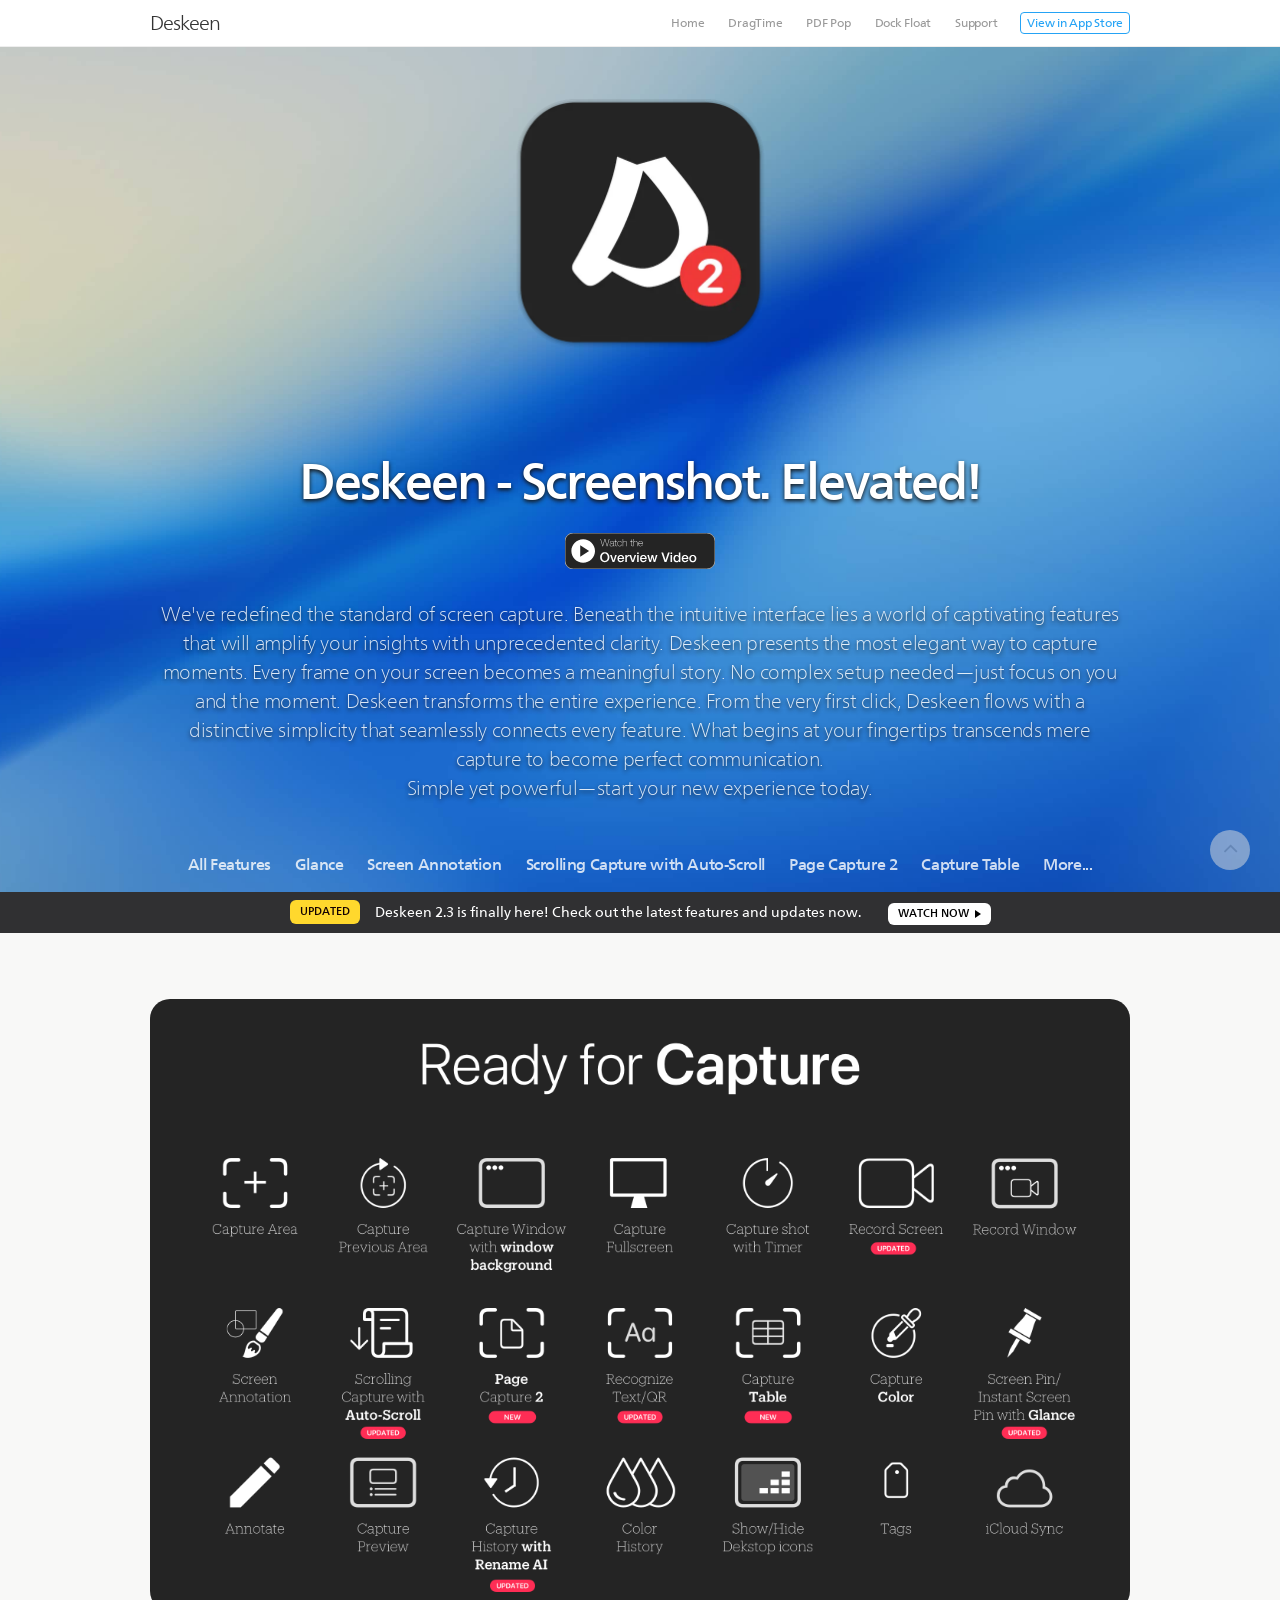
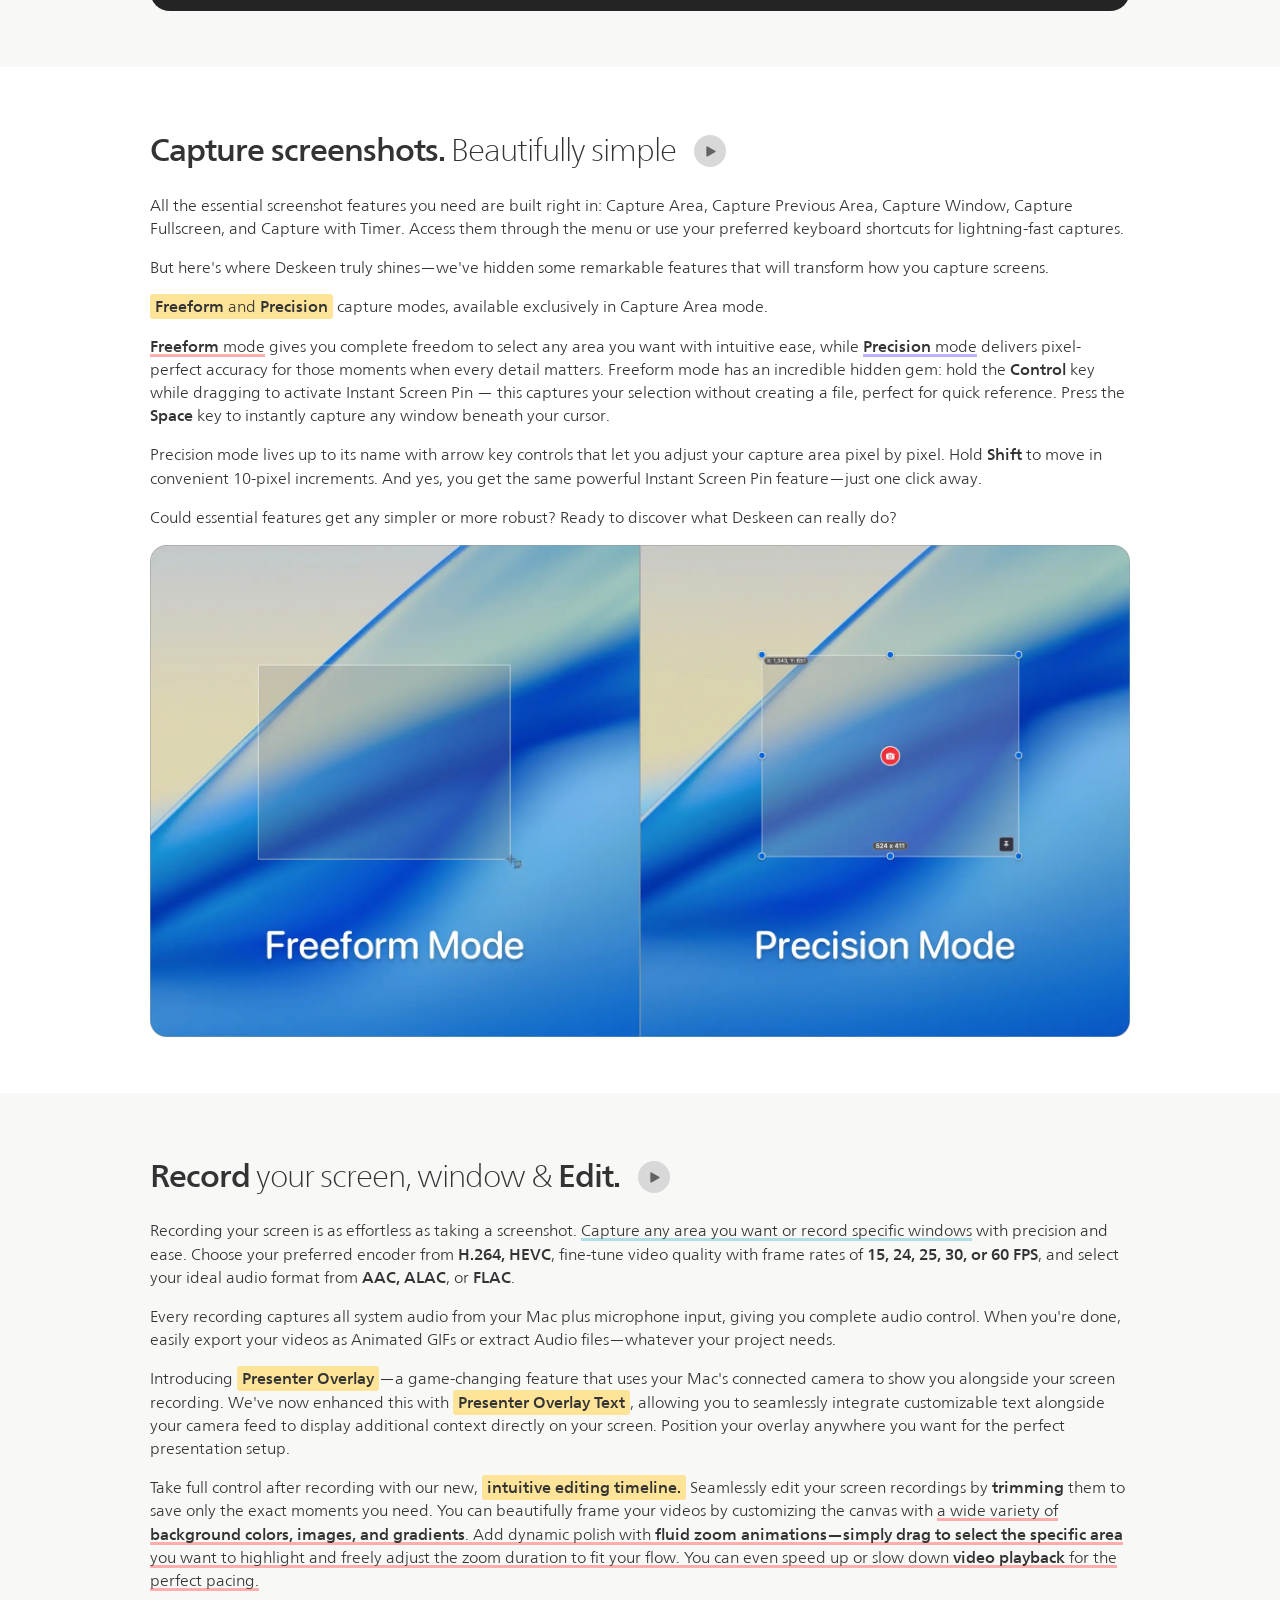
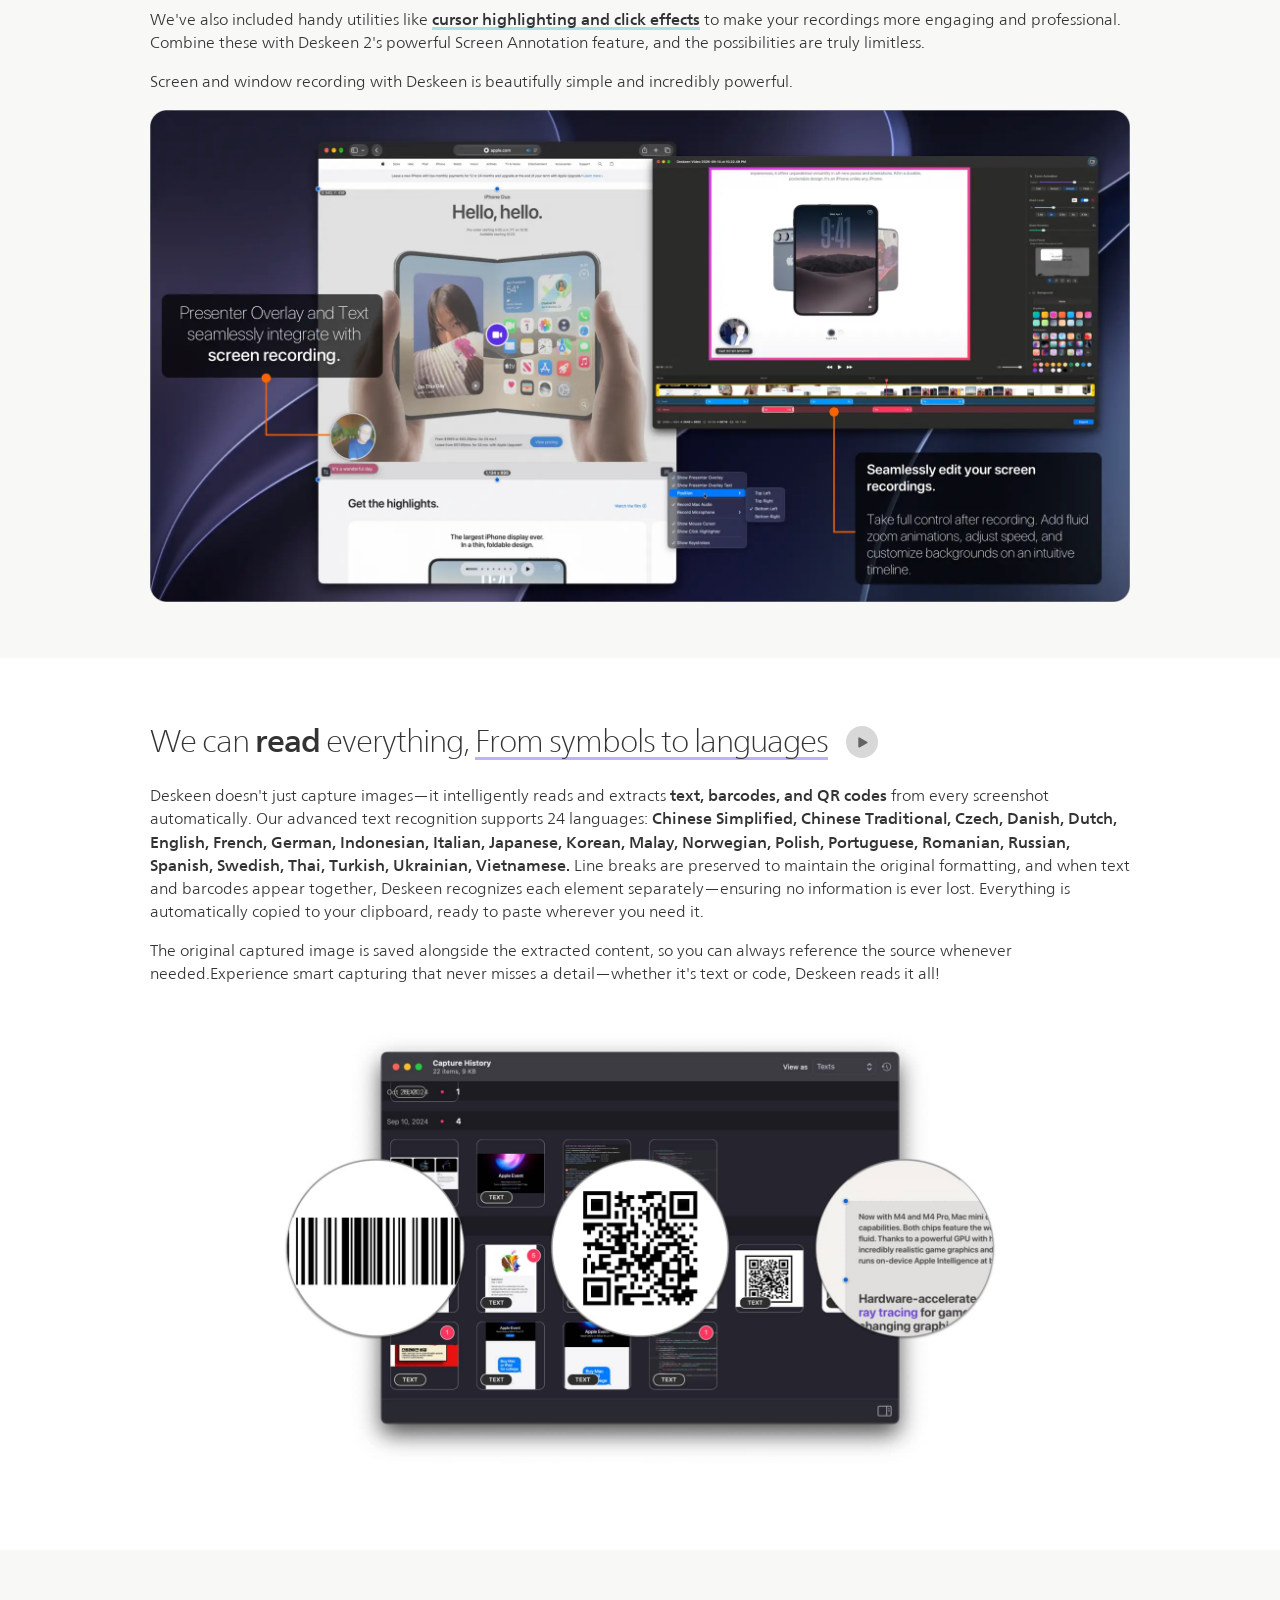
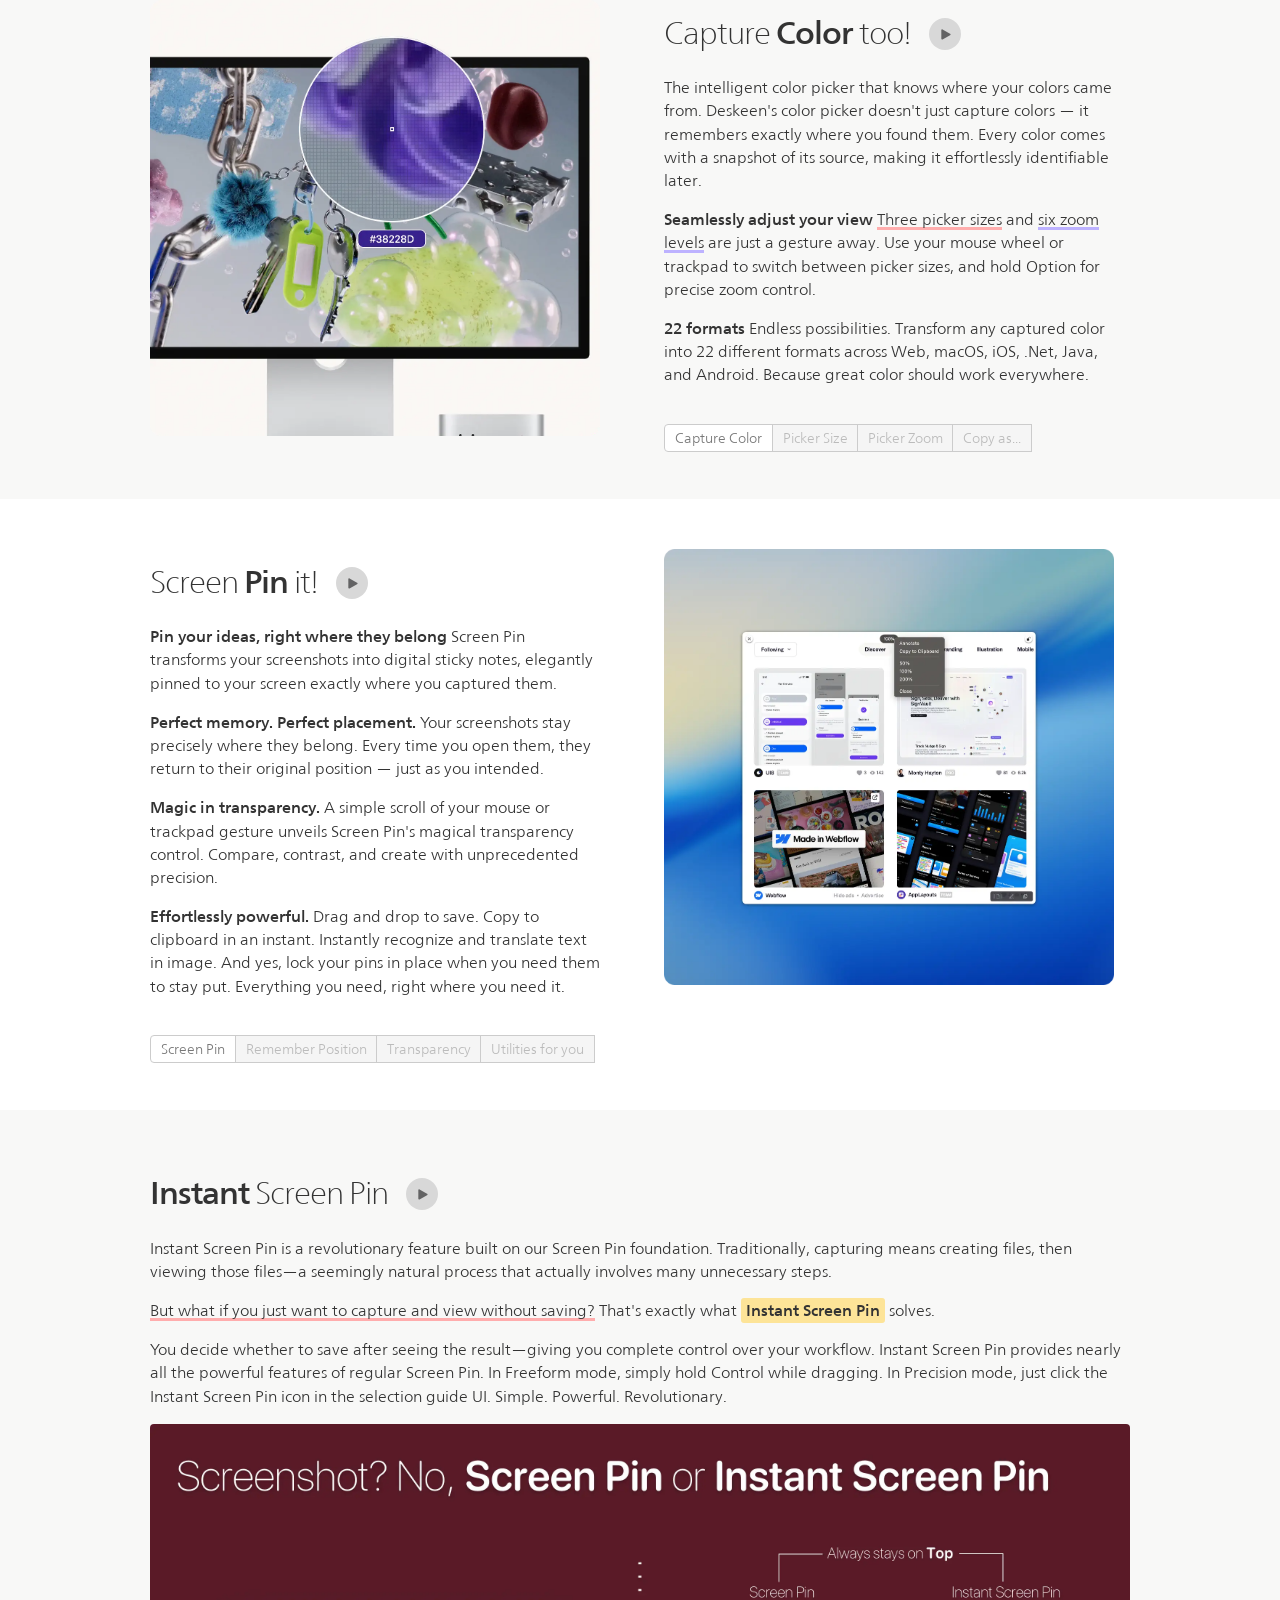
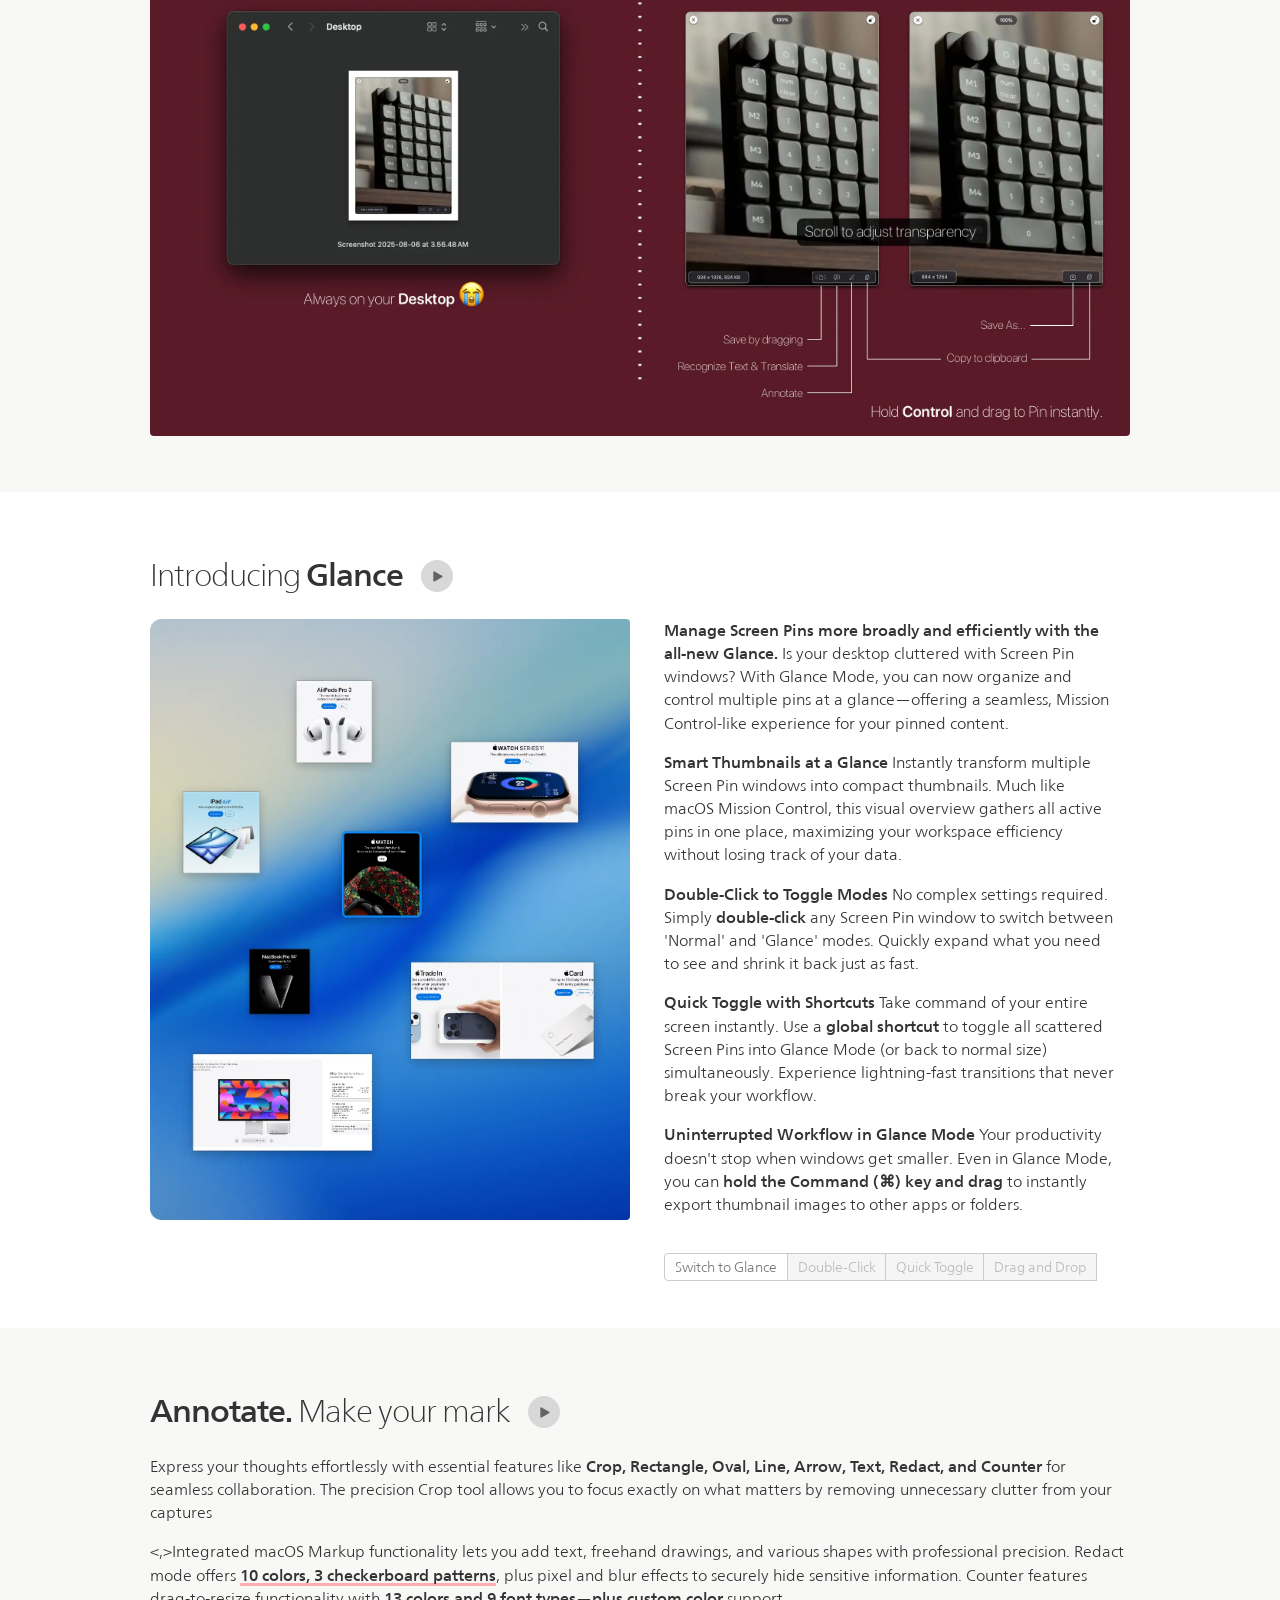
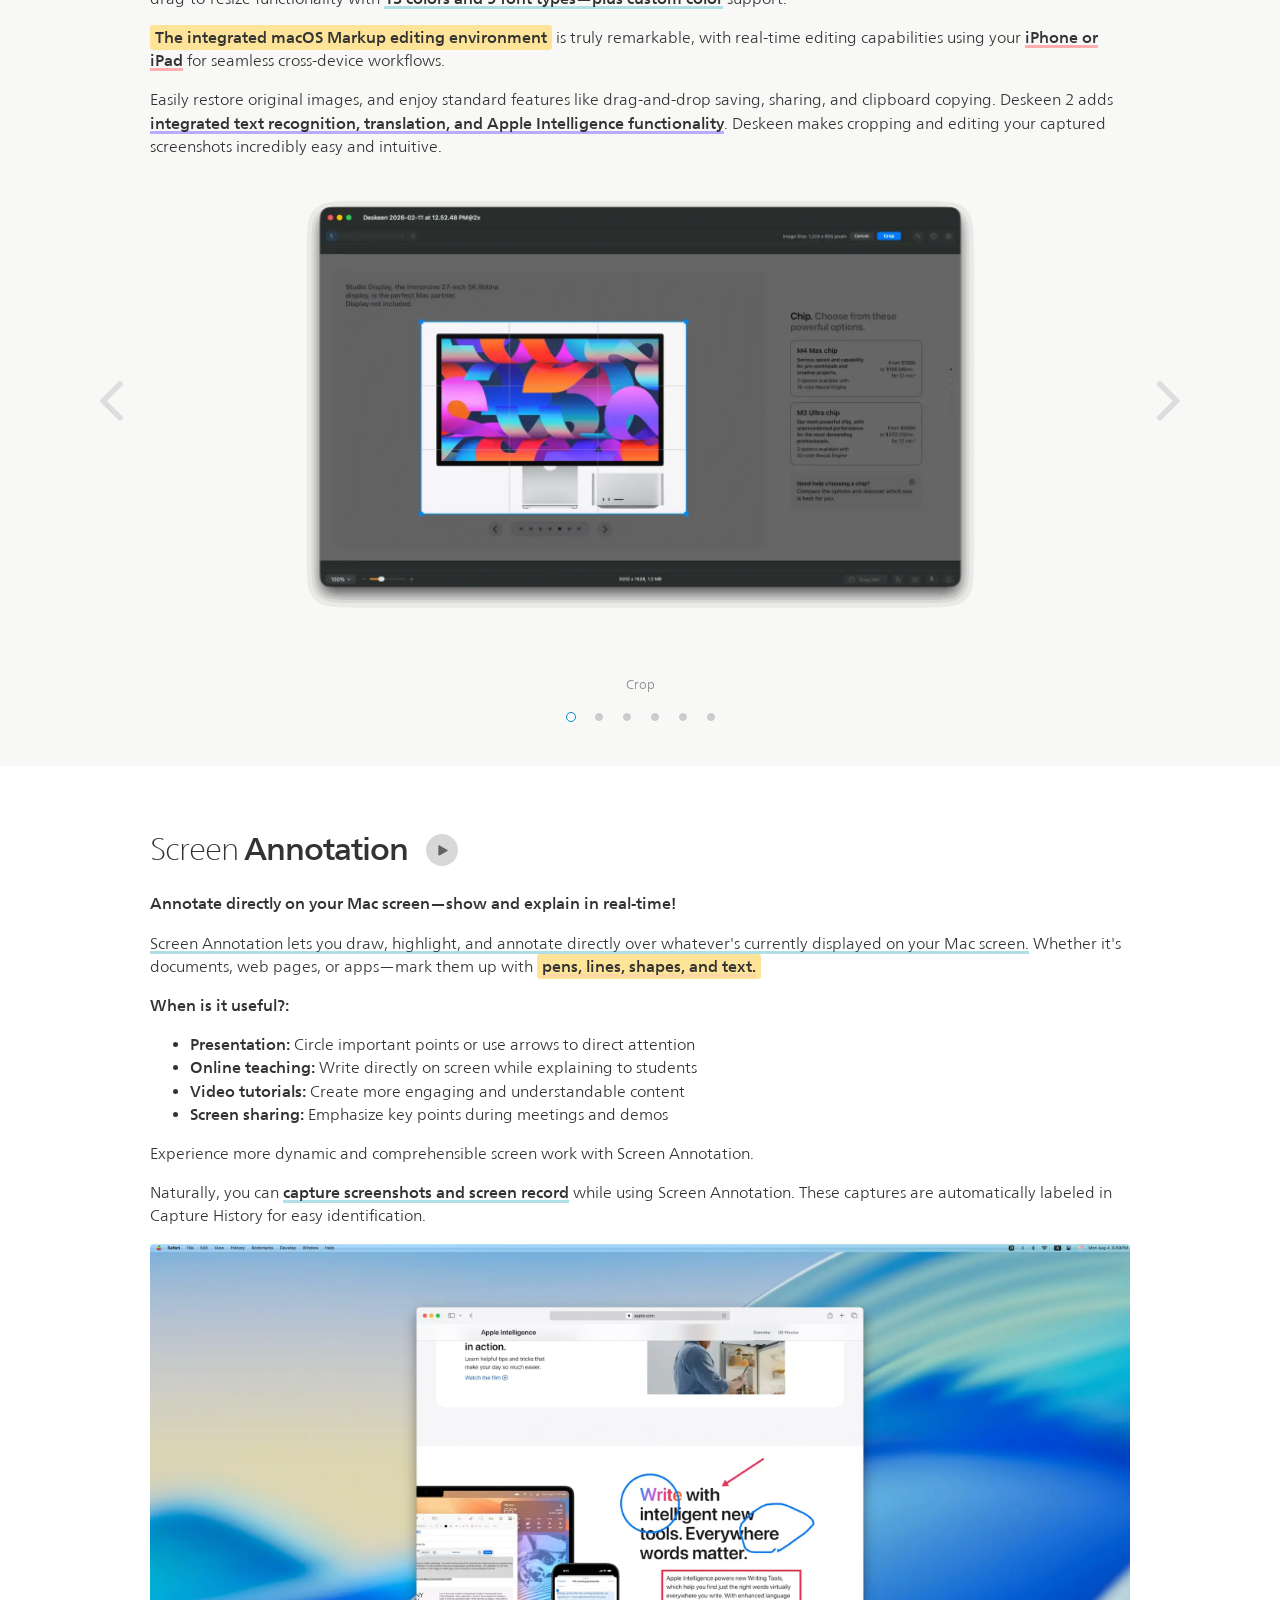
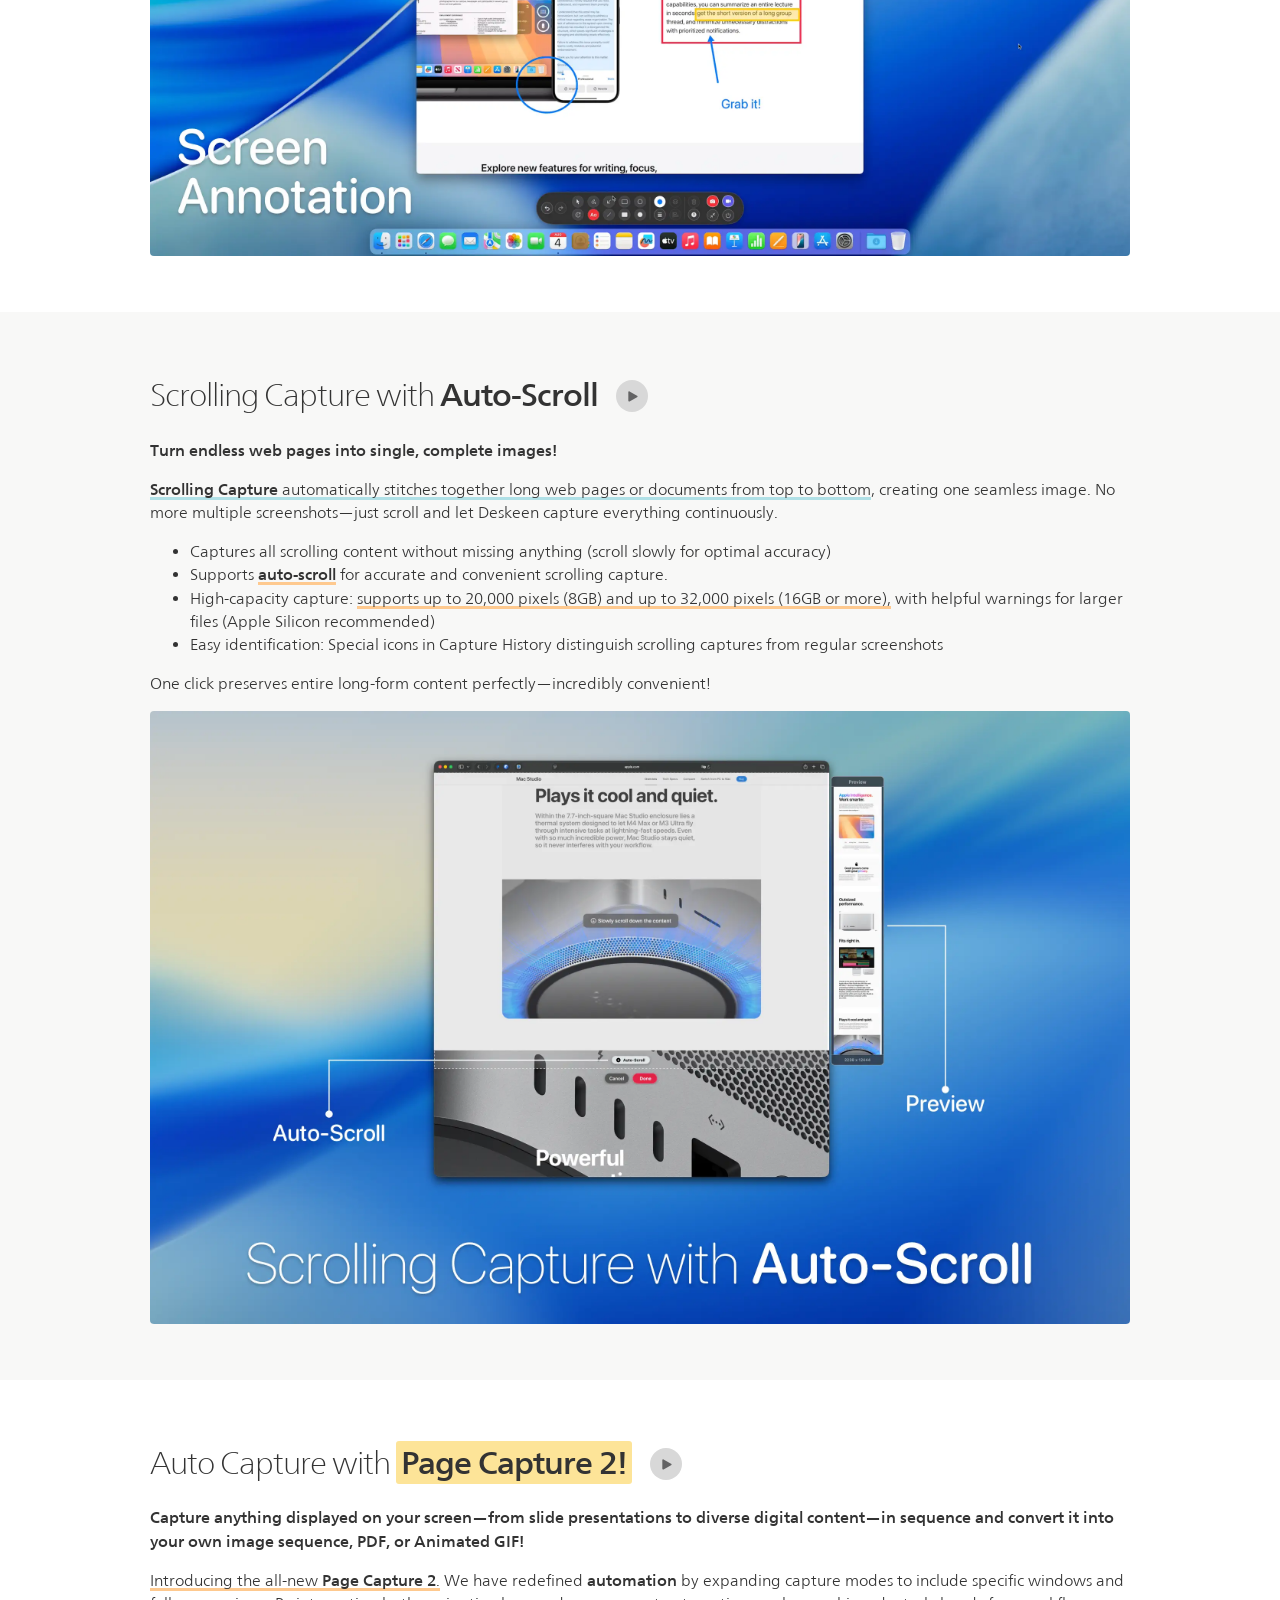
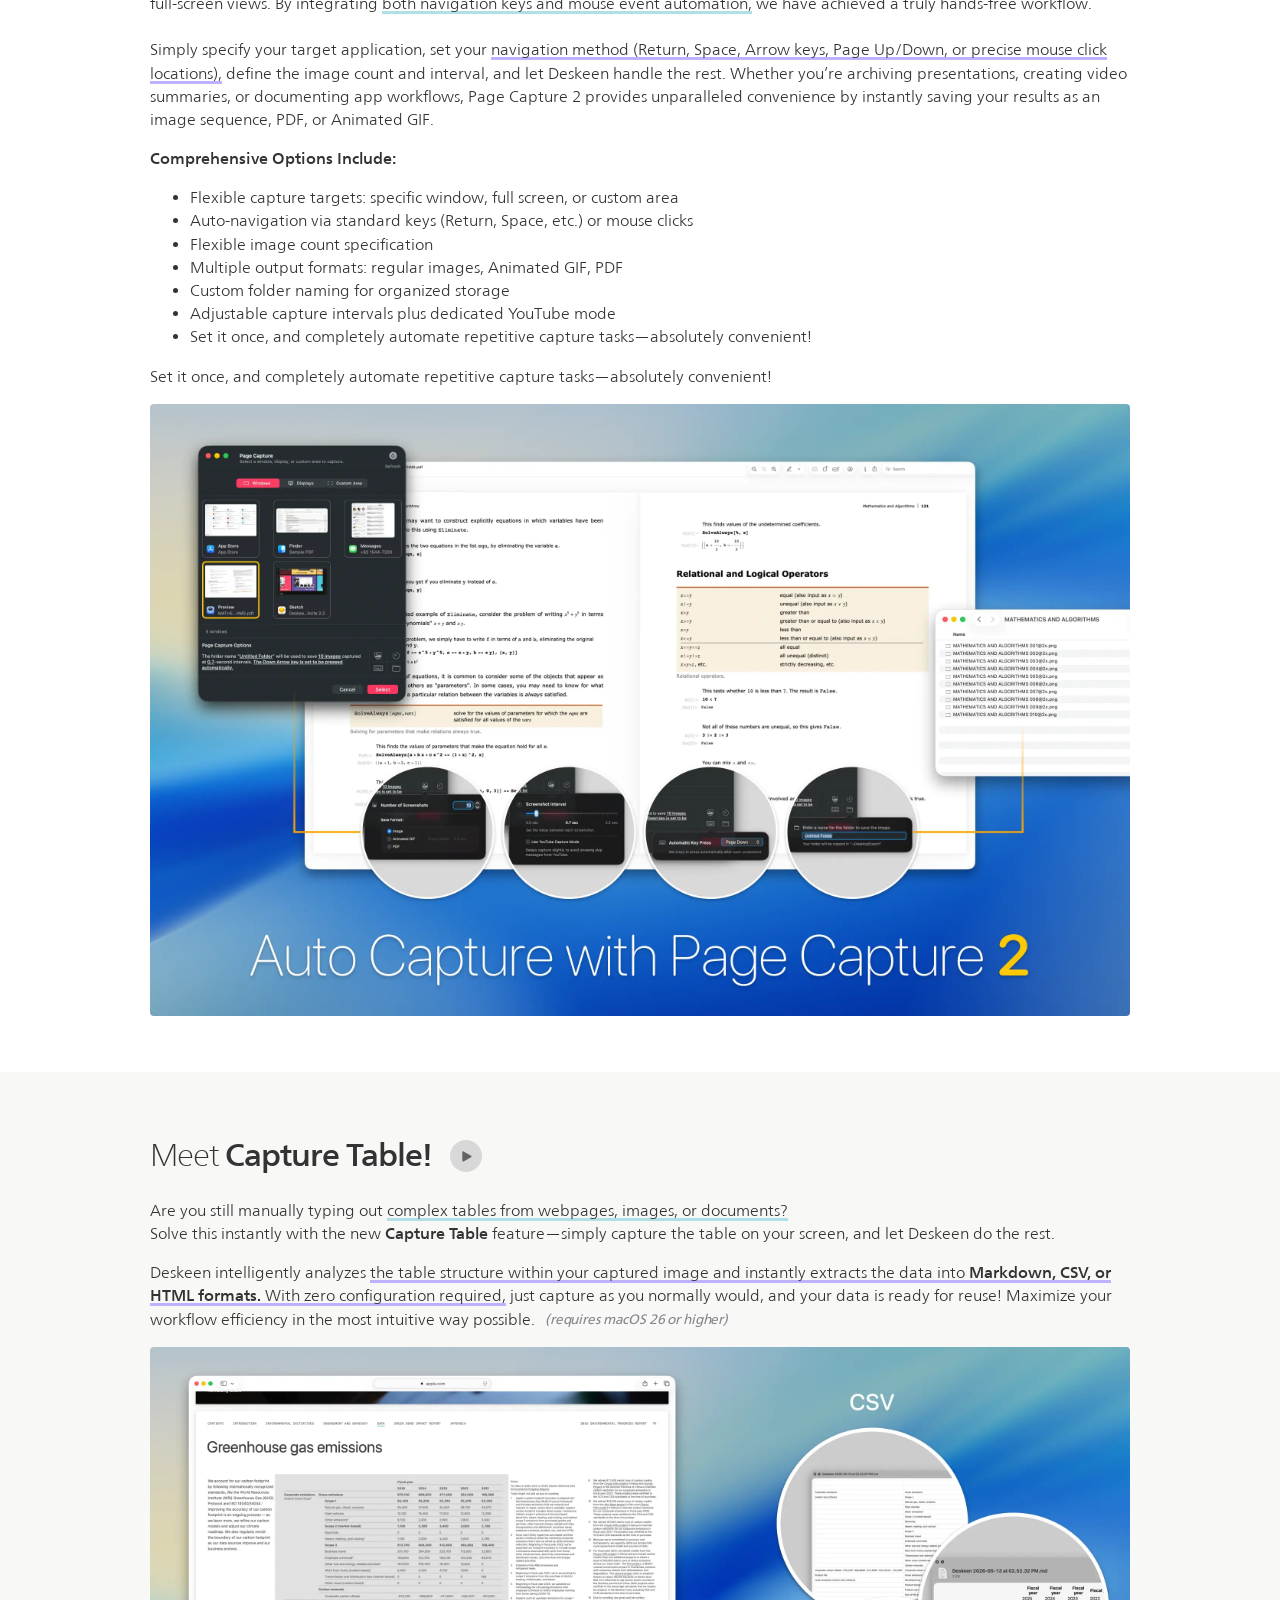
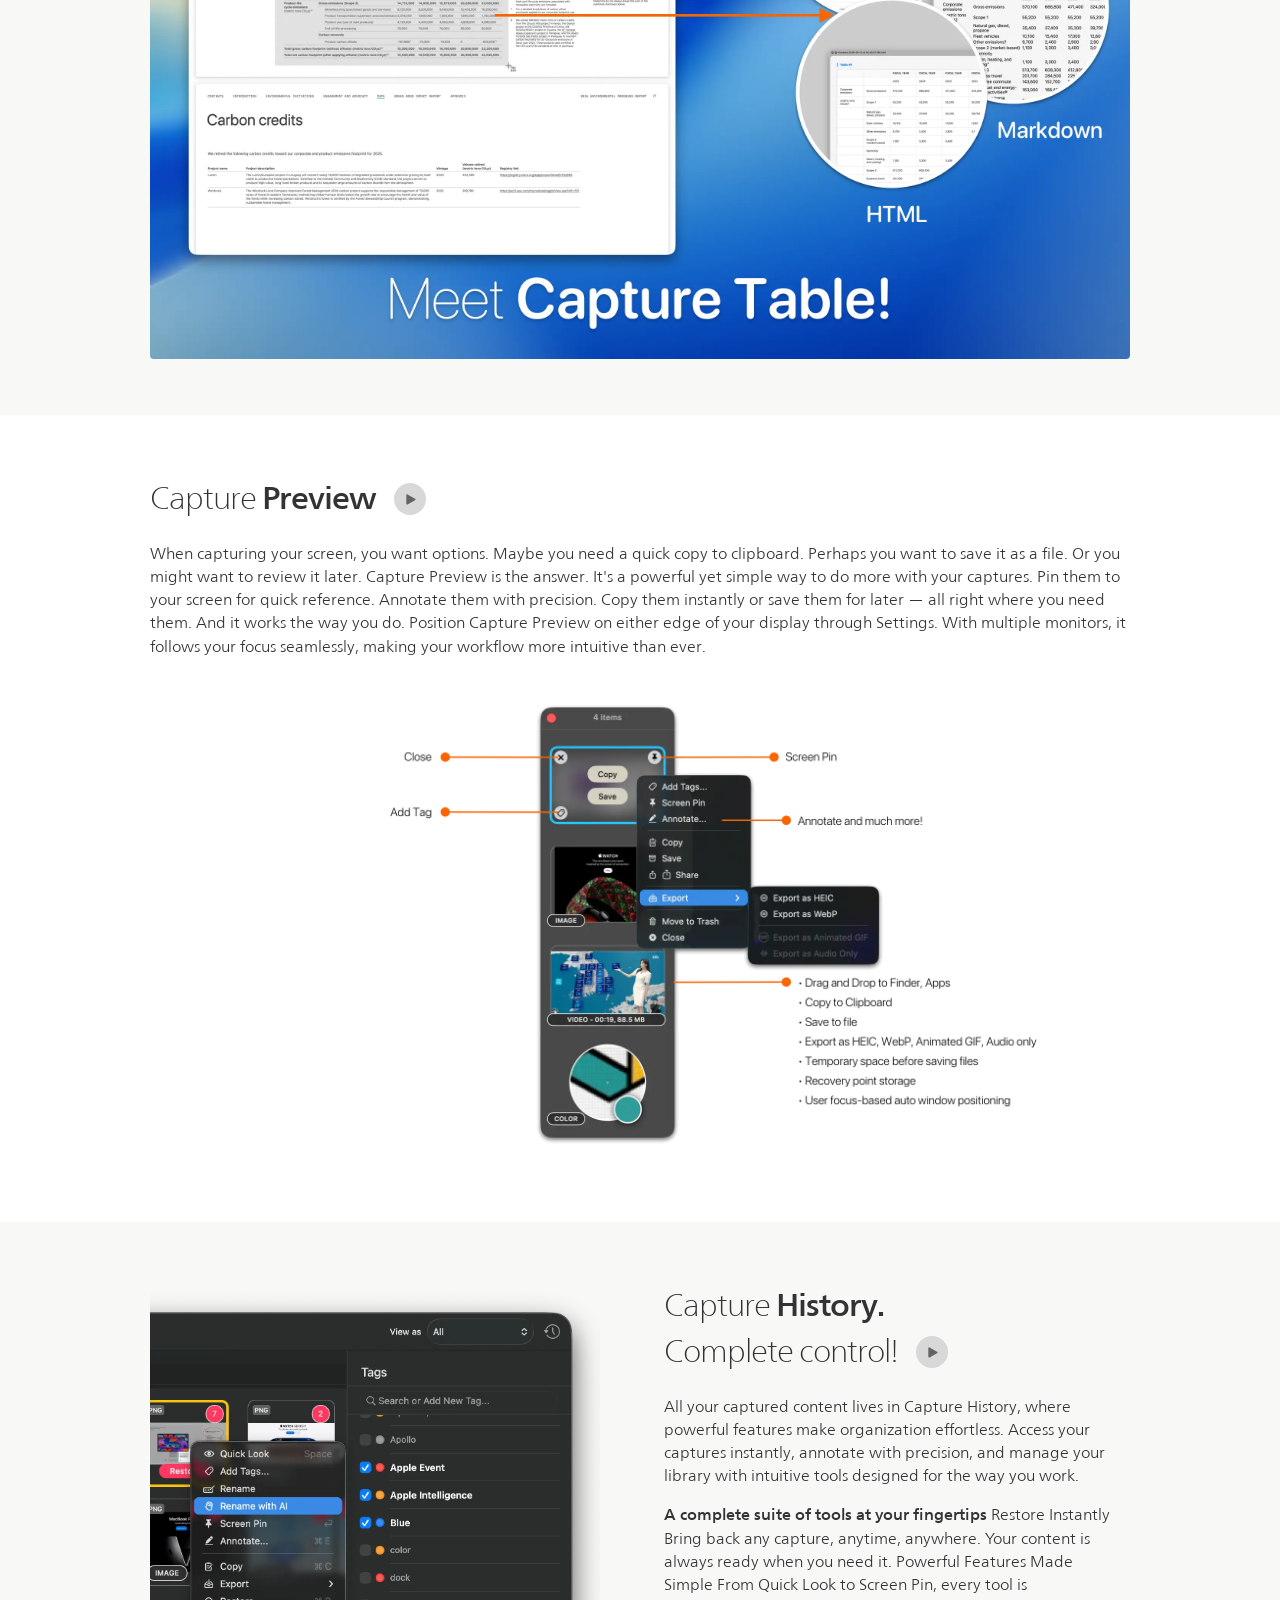
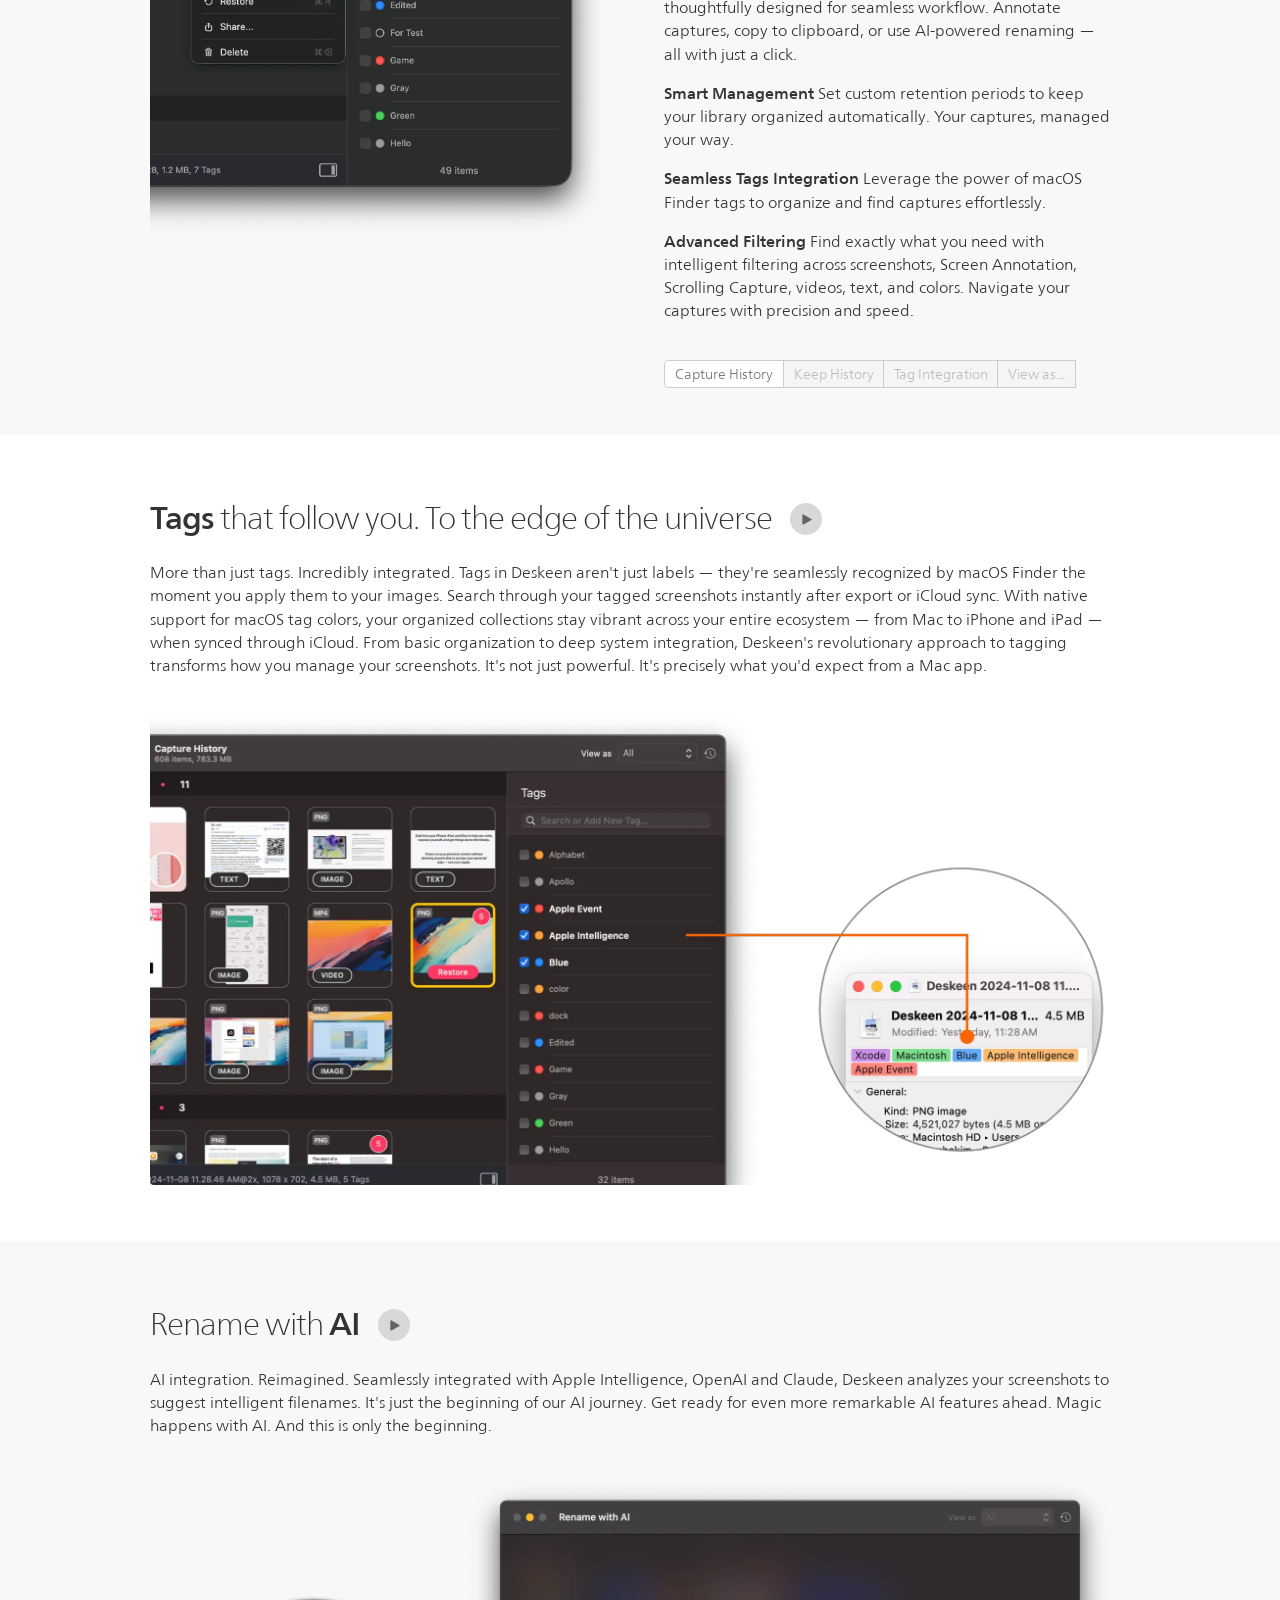
==== commit e0261b80: "Update Deskeen 2.3.0" ====
--- a/deskeen.html
+++ b/deskeen.html
@@ -80,8 +80,8 @@
     <div class="whats-new-banner">
         <div class="container">
             <span class="badge">UPDATED</span>
-            <span class="message">Deskeen 2.2 is finally here! Check out the latest features and updates now.</span>
-            <a class="fancybox" href="https://www.youtube.com/embed/dH-7Yf2CCVg?autoplay=1" data-fancybox-type="iframe" title="Glance" style="display: inline-block; margin-left: 12px;"><span class="watch-badge">WATCH NOW <i class="play-icon"></i></span></a>
+            <span class="message">Deskeen 2.3 is finally here! Check out the latest features and updates now.</span>
+            <a class="fancybox" href="https://www.youtube.com/embed/7bvY_aDFJEo?autoplay=1" data-fancybox-type="iframe" title="Glance" style="display: inline-block; margin-left: 12px;"><span class="watch-badge">WATCH NOW <i class="play-icon"></i></span></a>
         </div>
     </div>
     
@@ -115,13 +115,14 @@
     <!-- Record Screen, Window -->
     <section class="feature horizontal" id="feature-deskeen-screen-record">
     	<div class="container">
-            <h2 class="feature-title"><strong>Record</strong> Any Screen. Any Window.
+            <h2 class="feature-title"><strong>Record</strong> your screen, window &amp; <strong>Edit.</strong>
                 <a class="fancybox" href="https://www.youtube.com/embed/aredtQXpkLQ?autoplay=1&start=52" data-fancybox-type="iframe" title="Record Screen, Window" style="display: inline-block; margin-left: 12px;"><img src="images/play-button.svg" alt="Record Screen, Window" style="height: 32px; vertical-align: middle; position: relative; top: -2px; border: none;" class="video-button"></a>
             </h2>
             <div class="feature-detail">
                     <p>Recording your screen is as effortless as taking a screenshot. <span class="highlight-bottom-line-sky-blue">Capture any area you want or record specific windows</span> with precision and ease. Choose your preferred encoder from <strong>H.264, HEVC</strong>, fine-tune video quality with frame rates of <strong>15, 24, 25, 30, or 60 FPS</strong>, and select your ideal audio format from <strong>AAC, ALAC</strong>, or <strong>FLAC</strong>.</p>
                     <p>Every recording captures all system audio from your Mac plus microphone input, giving you complete audio control. When you're done, easily export your videos as Animated GIFs or extract Audio files—whatever your project needs.</p>
-                    <p>Introducing <span class="highlight-yellow"><strong>Presenter Overlay</strong></span>—a game-changing feature that uses <span class="highlight-bottom-line-light-red">your Mac's connected camera to show you alongside your screen recording.</span> Position your overlay anywhere you want for the perfect presentation setup.</p>
+                    <p>Introducing <span class="highlight-yellow"><strong>Presenter Overlay</strong></span>—a game-changing feature that uses your Mac's connected camera to show you alongside your screen recording. We've now enhanced this with <span class="highlight-yellow"><strong>Presenter Overlay Text</strong></span>, allowing you to seamlessly integrate customizable text alongside your camera feed to display additional context directly on your screen. Position your overlay anywhere you want for the perfect presentation setup.</p>
+                    <p>Take full control after recording with our new, <span class="highlight-yellow"><strong>intuitive editing timeline.</strong></span> Seamlessly edit your screen recordings by <strong>trimming</strong> them to save only the exact moments you need. You can beautifully frame your videos by customizing the canvas with <span class="highlight-bottom-line-light-red">a wide variety of <strong>background colors, images, and gradients</strong>. Add dynamic polish with <strong>fluid zoom animations—simply drag to select the specific area</strong> you want to highlight and freely adjust the zoom duration to fit your flow. You can even speed up or slow down <strong>video playback</strong> for the perfect pacing.</span></p>
                     <p>We've also included handy utilities like <strong><span class="highlight-bottom-line-sky-blue">cursor highlighting and click effects</span></strong> to make your recordings more engaging and professional. Combine these with Deskeen 2's powerful Screen Annotation feature, and the possibilities are truly limitless.</p>
                     <p>Screen and window recording with Deskeen is beautifully simple and incredibly powerful.</p>
                     <img class="gallery-image lightbox" src="images/deskeen-screen-record.webp" alt="Deskeen">
@@ -542,9 +543,9 @@
             </div>
             <div class="review-card">
                 <div class="rating">★★★★★</div>
-                <p class="review-text">I own pretty much every screen shot program there is. But I find myself almost always defaulting to Deskeen. Easy to use, but can do involved captures. Well done.</p>
+                <p class="review-text">This is an actively developed app (in 2026) with significant new features added on a regular basis. I’m impressed with how much it can do and how rapidly it’s improving. I paid to unlock the premium features early on—a risk, in case it didn’t develop, but I had a feeling. For once, my instinct paid off! The dev keeps polishing the core functionality and adding interesting new ways to capture info beyond just screenshots. Well done!</p>
                 <div class="user-info">
-                    <span class="user-name">gse•••••</span>
+                    <span class="user-name">aik•••••</span>
                 </div>
             </div>
             <div class="review-card">
@@ -589,11 +590,11 @@
                 <p><a href="https://hohoinc.notion.site/Deskeen-Release-Notes-165daae97b9280b2bc75c45d644fe646?pvs=4" target="_blank">Release Notes</a> | <a href="https://x.com/hohoincapp" target="_blank">Deskeen on X</a></p>
             </div>
             <div class="column">
-                <h3>Buy Deskeen for Only <strong>$6.99</strong><!--<span class="discount-badge">38% Discount</span>--></h3>
+                <h3>Buy Deskeen for Only <strong>$5.99</strong><!--<span class="discount-badge">38% Discount</span>--></h3>
                 <a itemprop="downloadUrl" class="itunes-download-link" href="https://apps.apple.com/app/id6746357941?mt=12" target="_blank"><img src="images/app-store.svg" width="150" alt="Open in Mac App Store - Deskeen"></a>
                 <p class="system-requirement">
                     Category: <span itemprop="applicationCategory">Productivity</span><br>
-                    Latest Version: <span itemprop="softwareVersion">2.2.4</span> (<time itemprop="dateModified" datetime="2026-08-11">Aug 11, 2026</time>)<br>
+                    Latest Version: <span itemprop="softwareVersion">2.3.0</span> (<time itemprop="dateModified" datetime="2026-10-07">Oct 07, 2026</time>)<br>
                     <strong>Compatibility:</strong> Requires <span itemprop="operatingSystem">macOS Sonoma 14.6 or later, for Apple Silicon Macs or intel-based Macs</span>
                     <!--
                     <br>
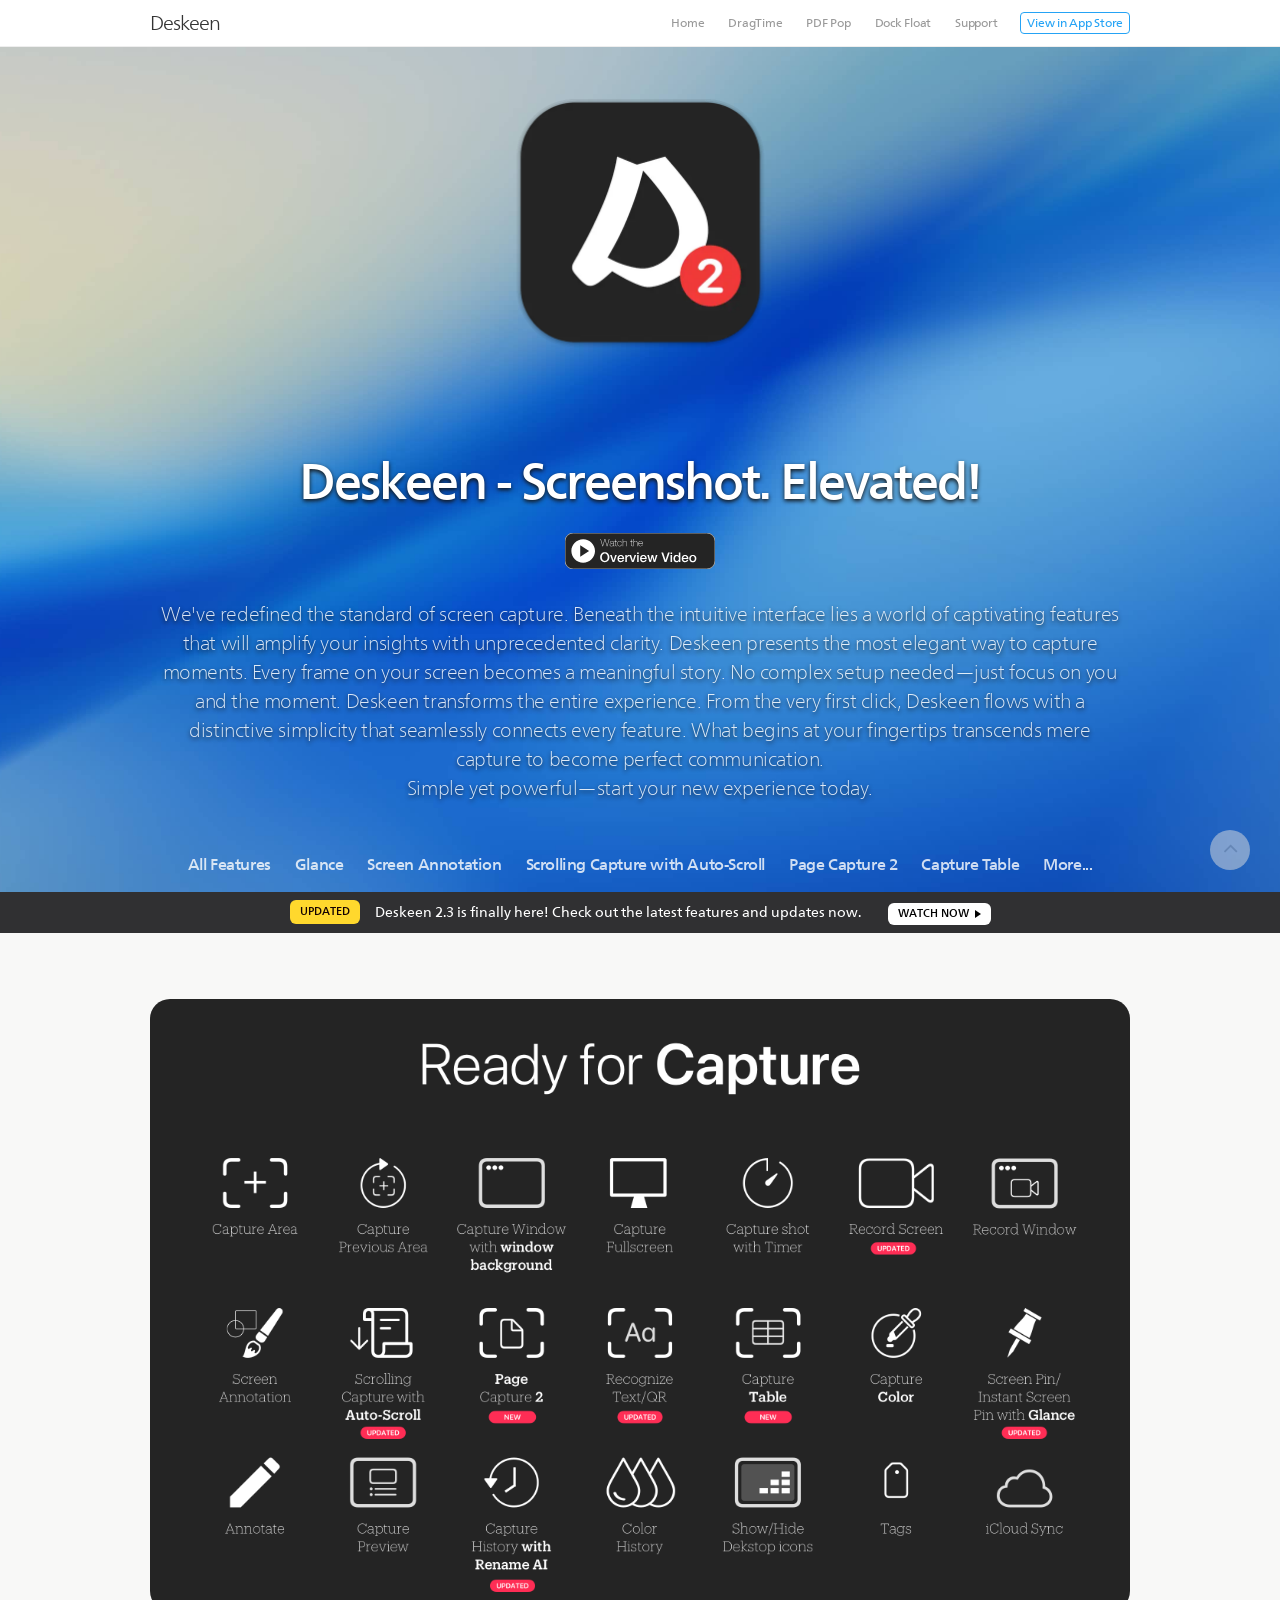
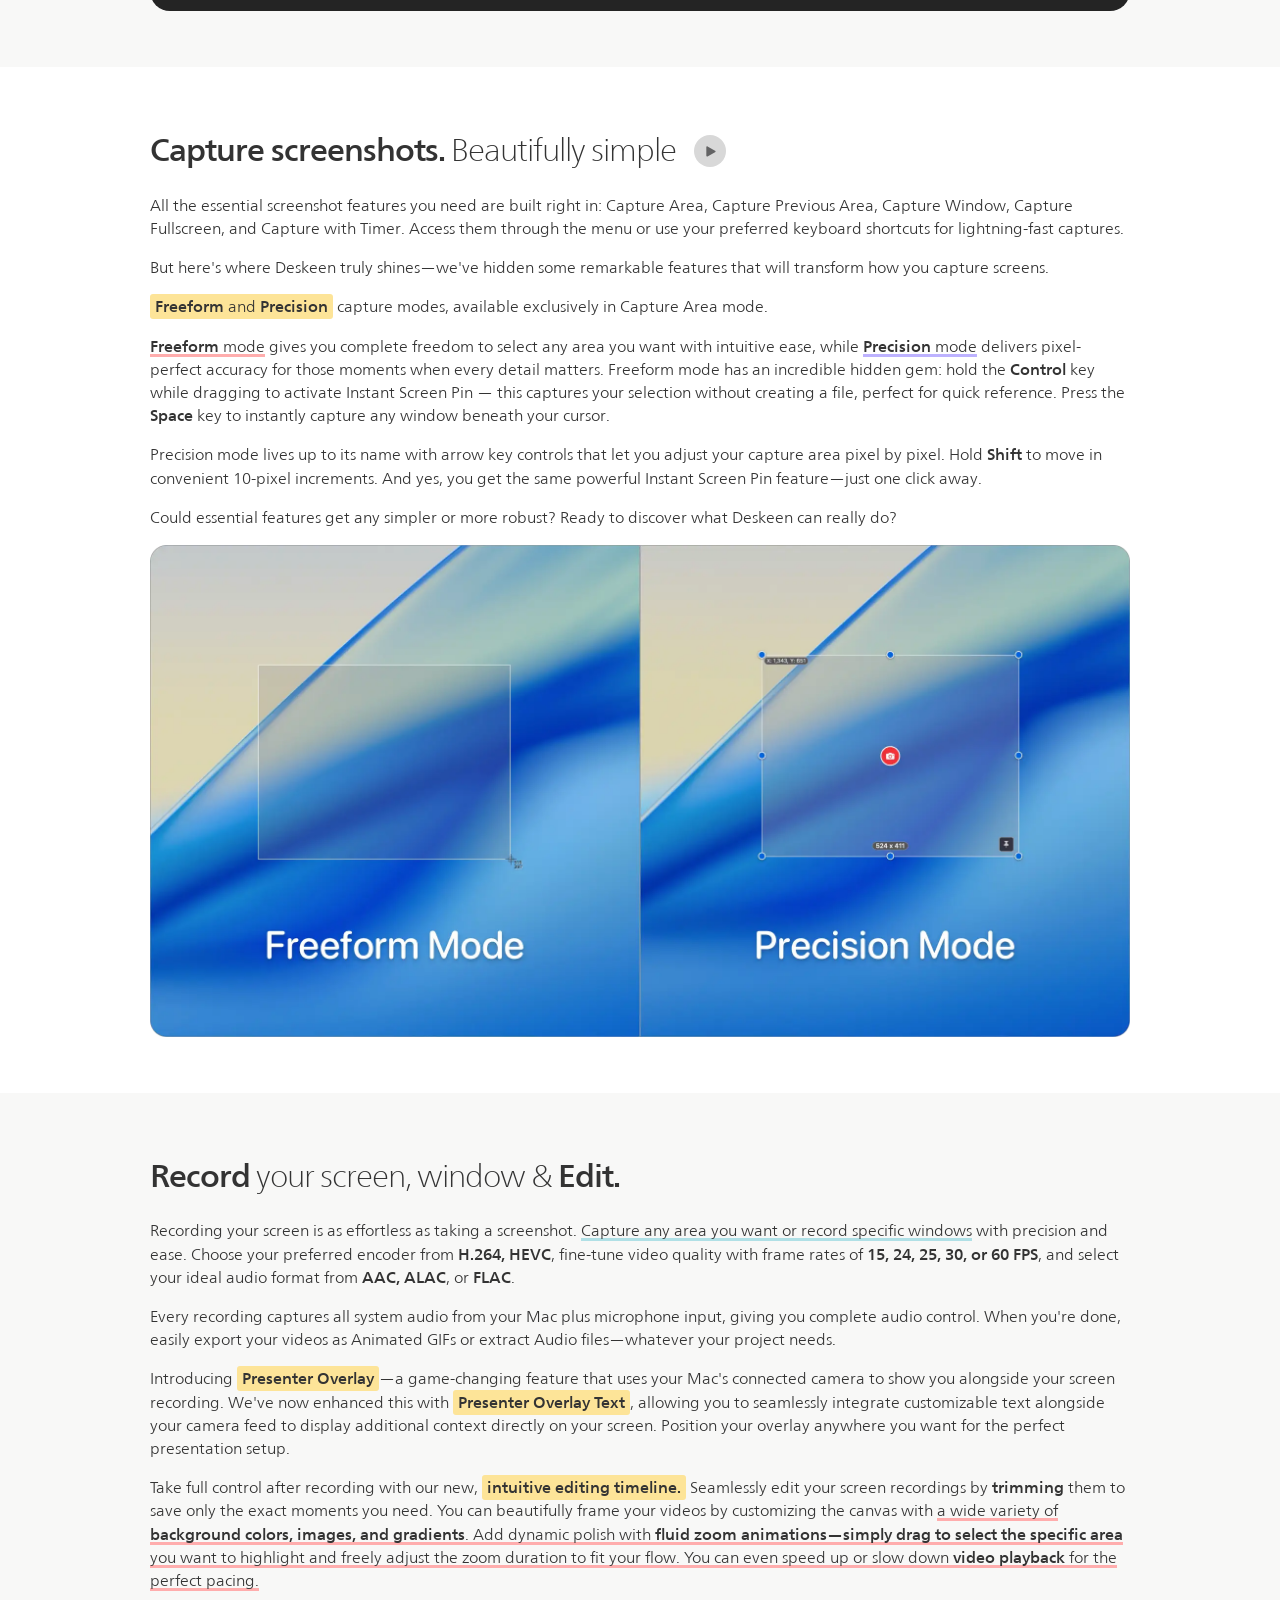
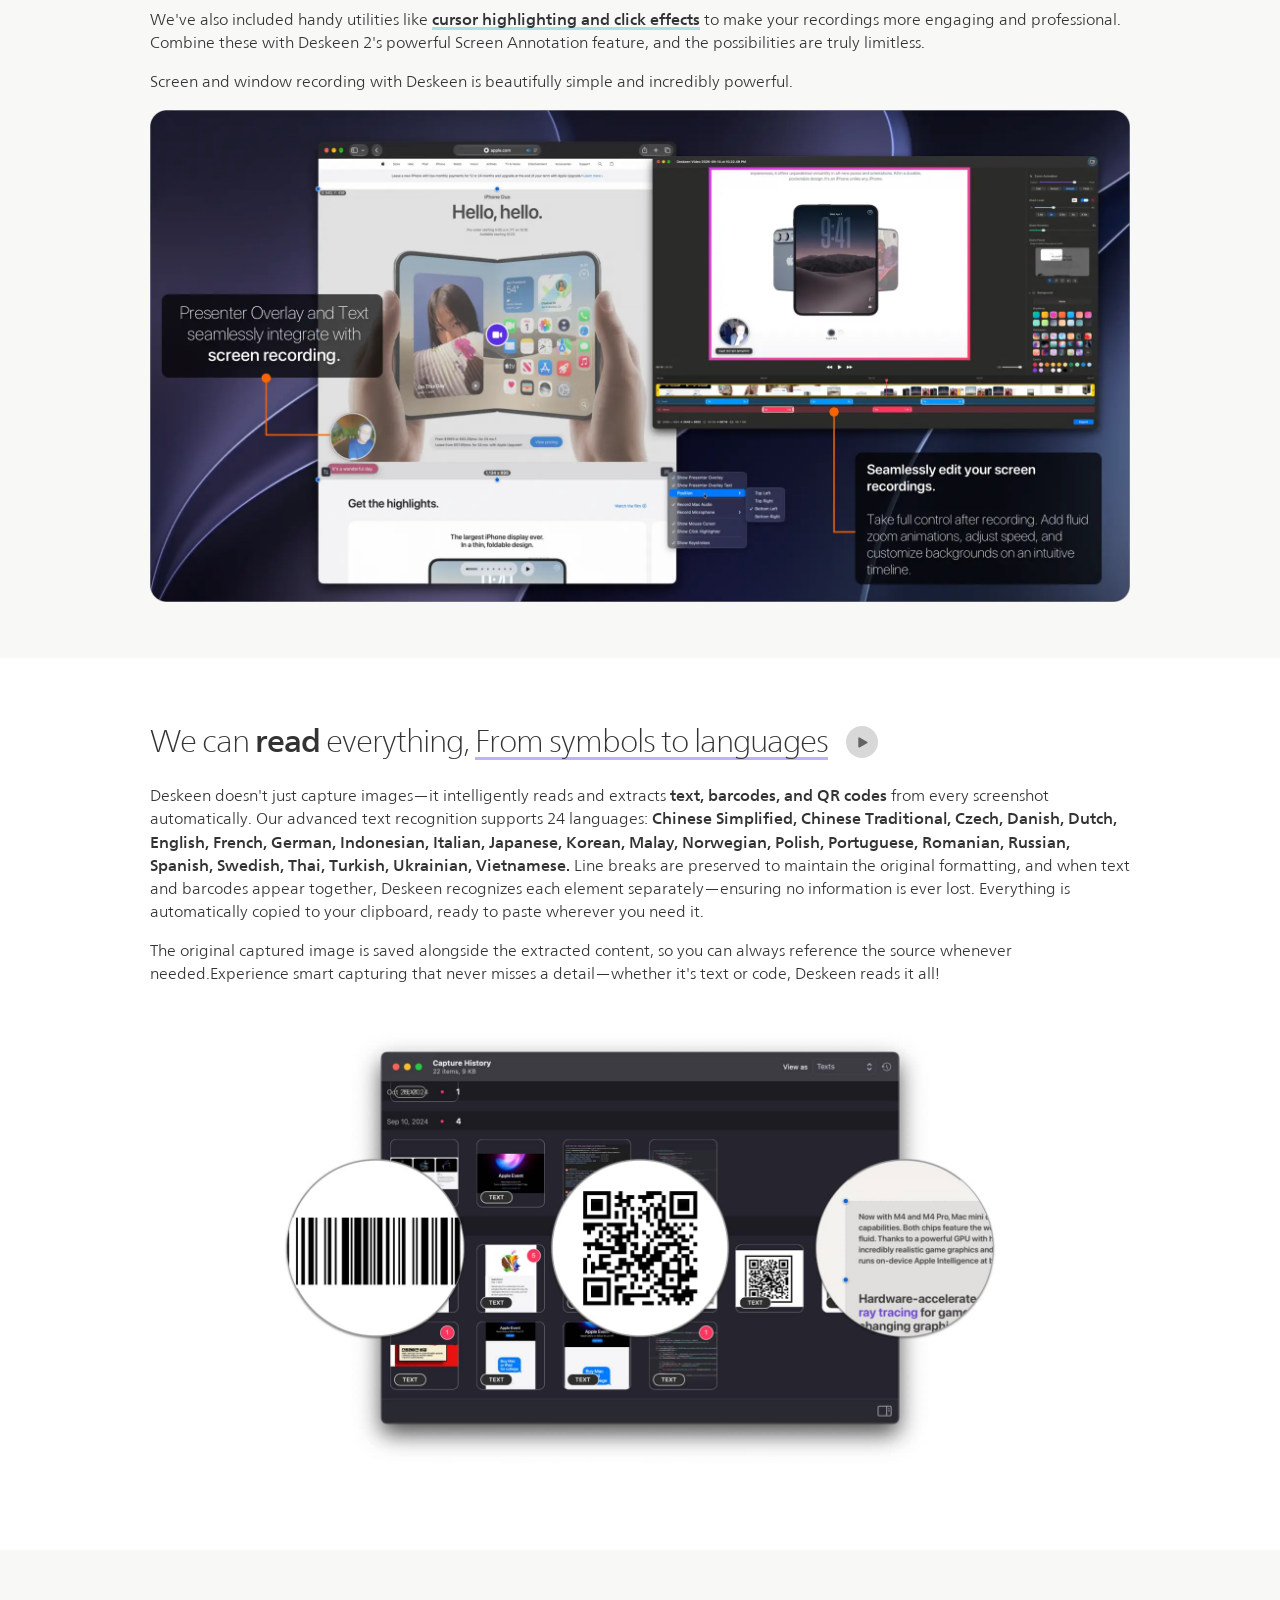
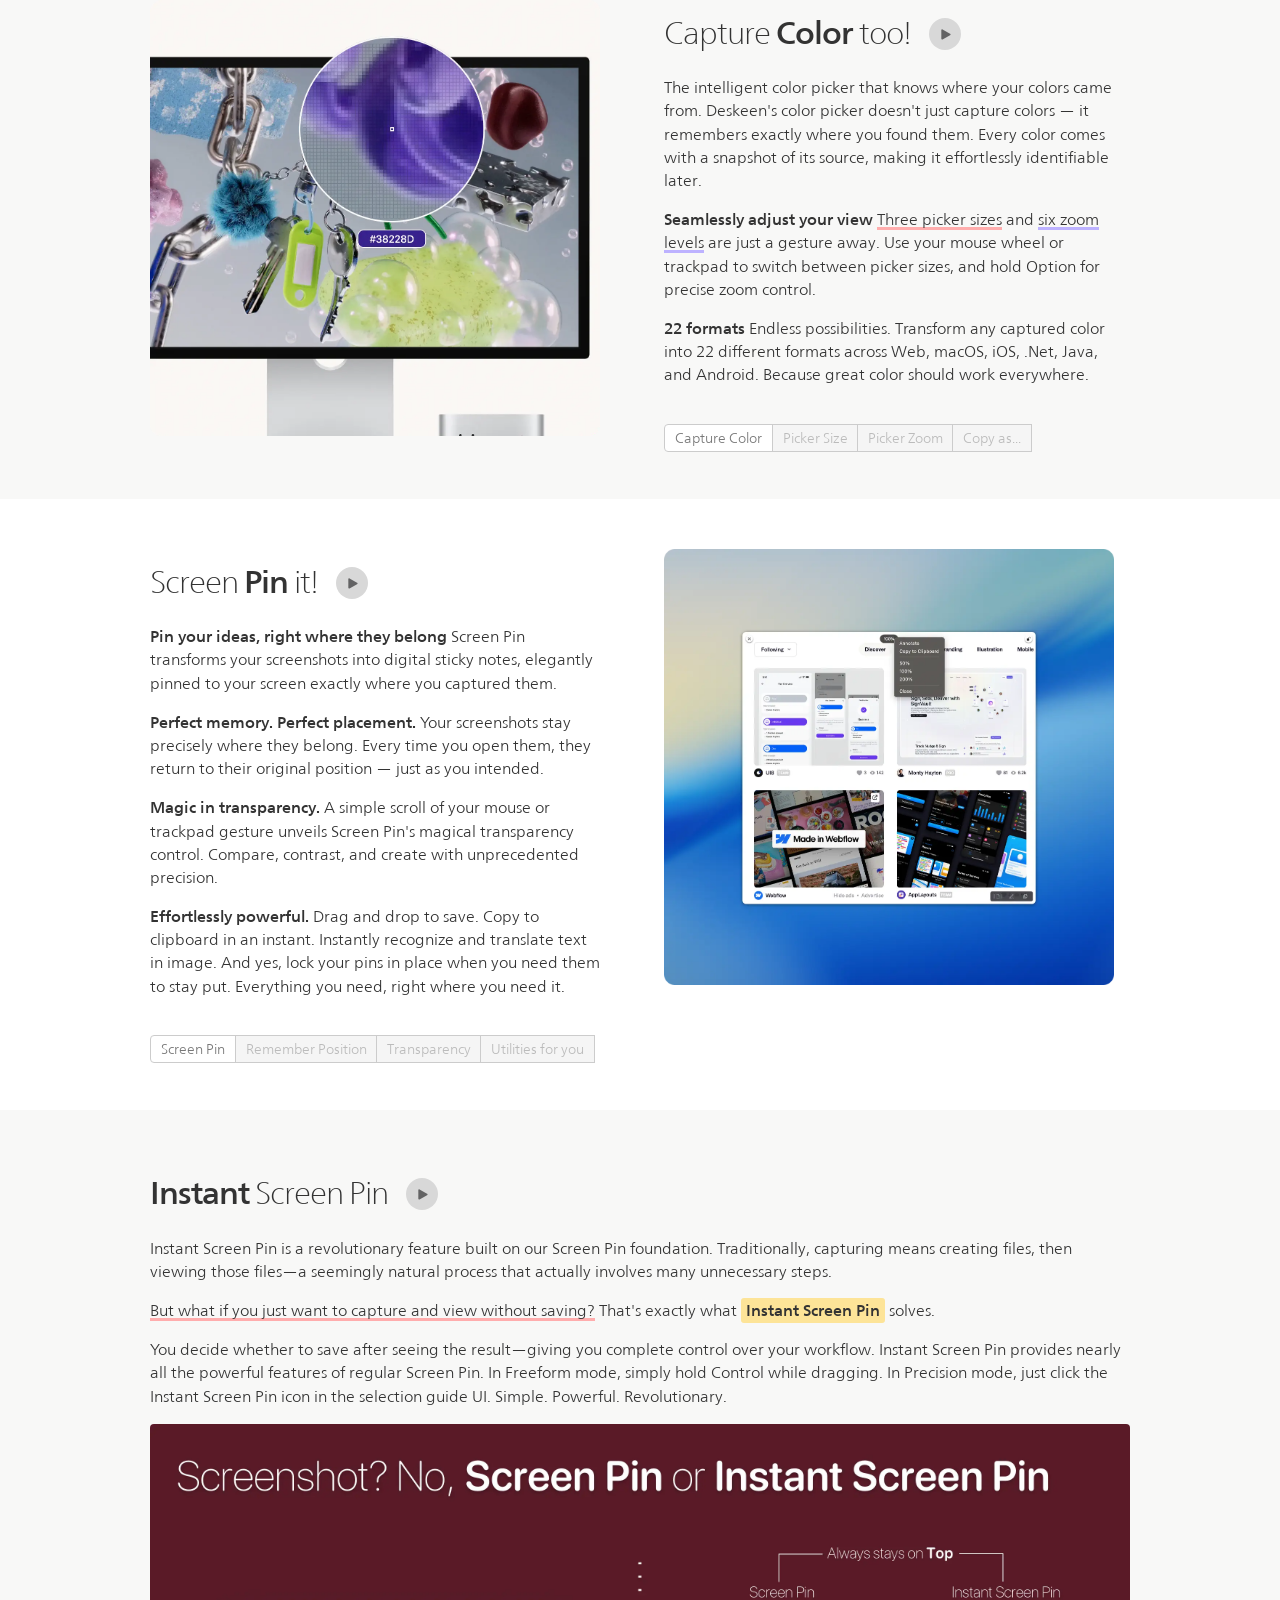
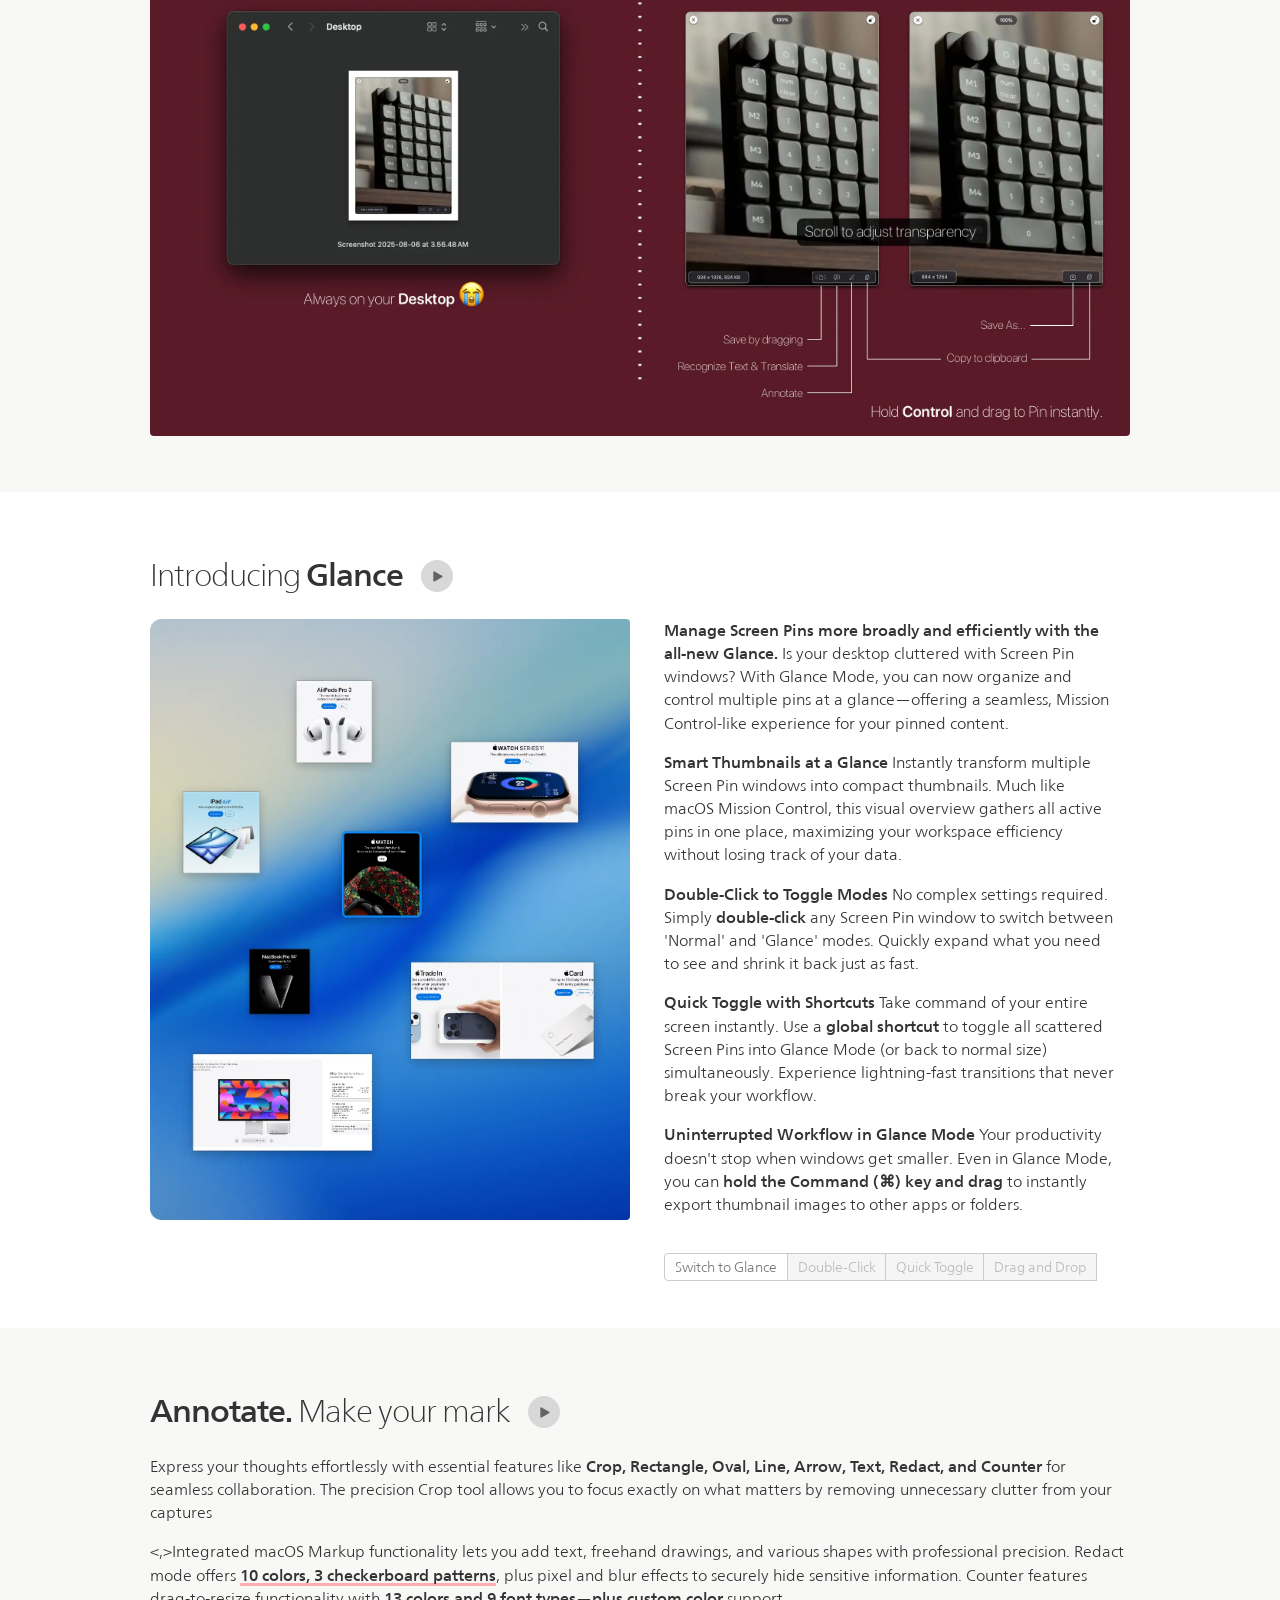
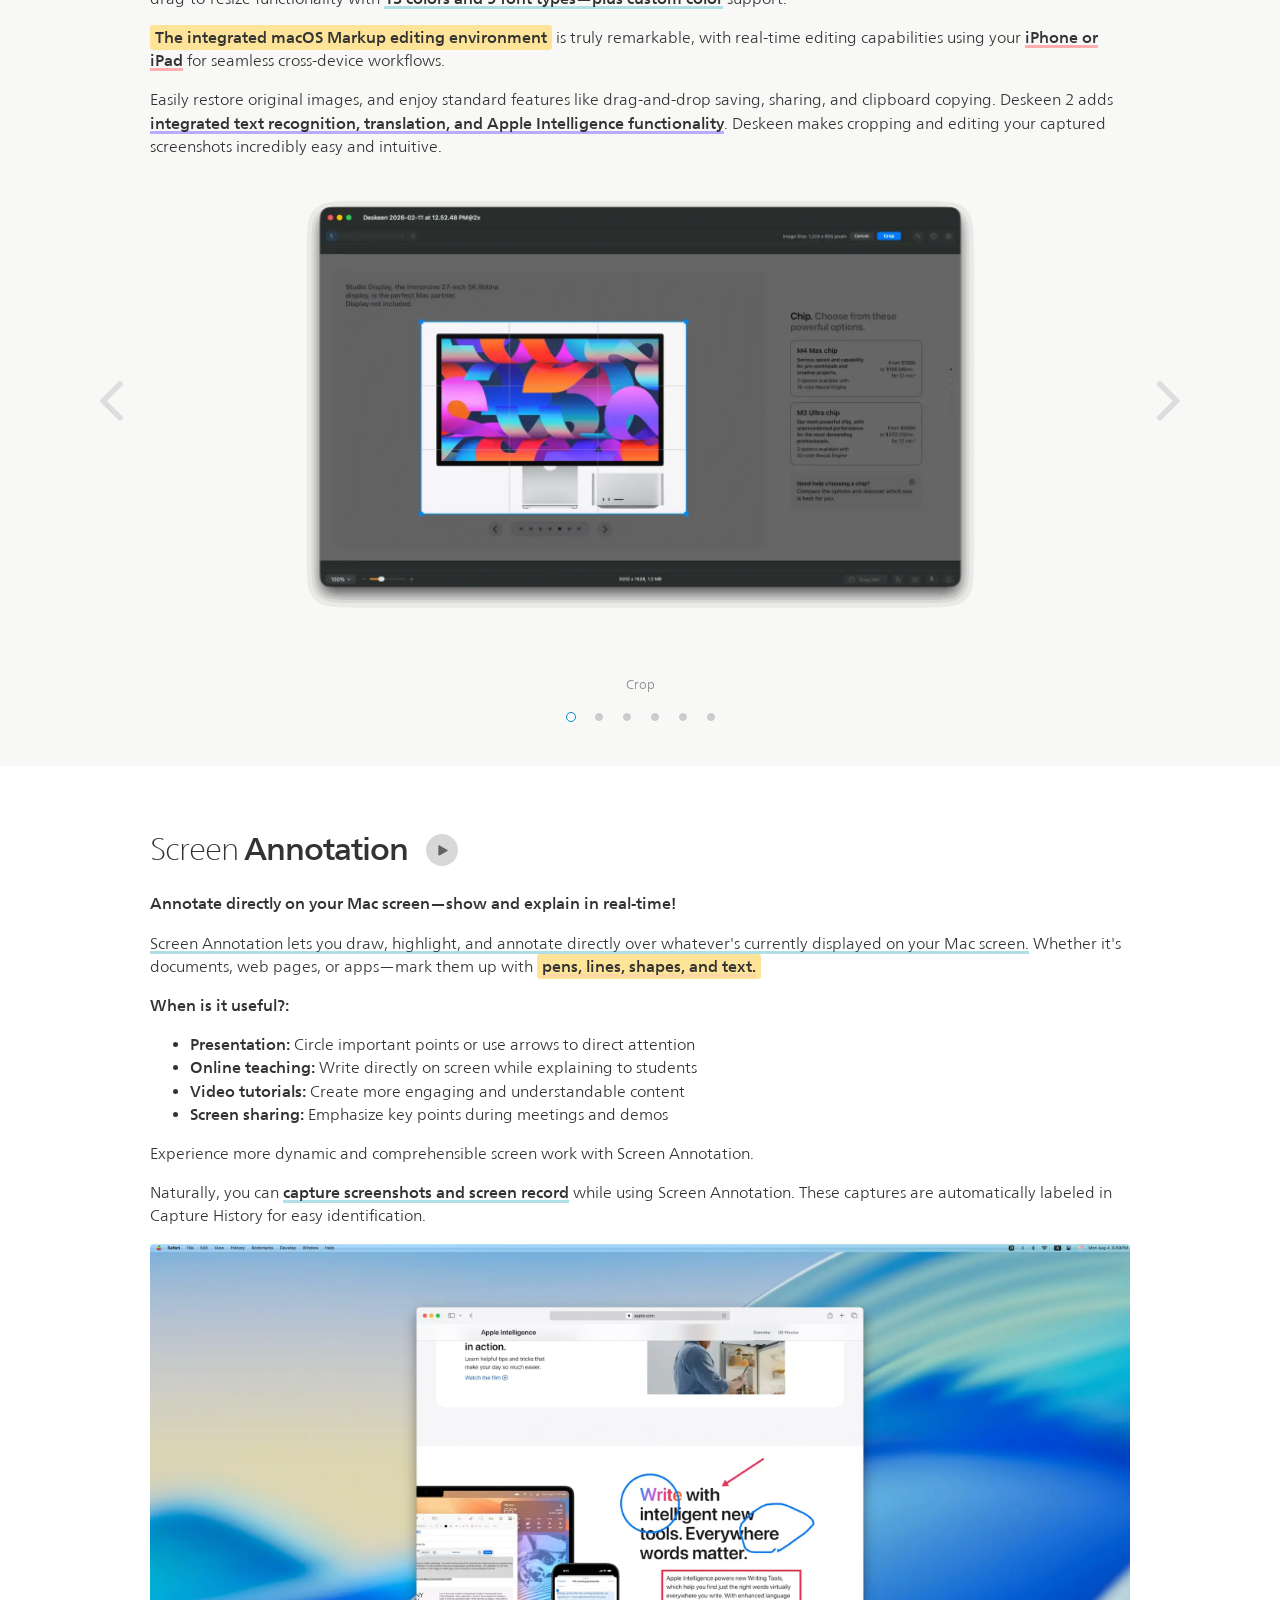
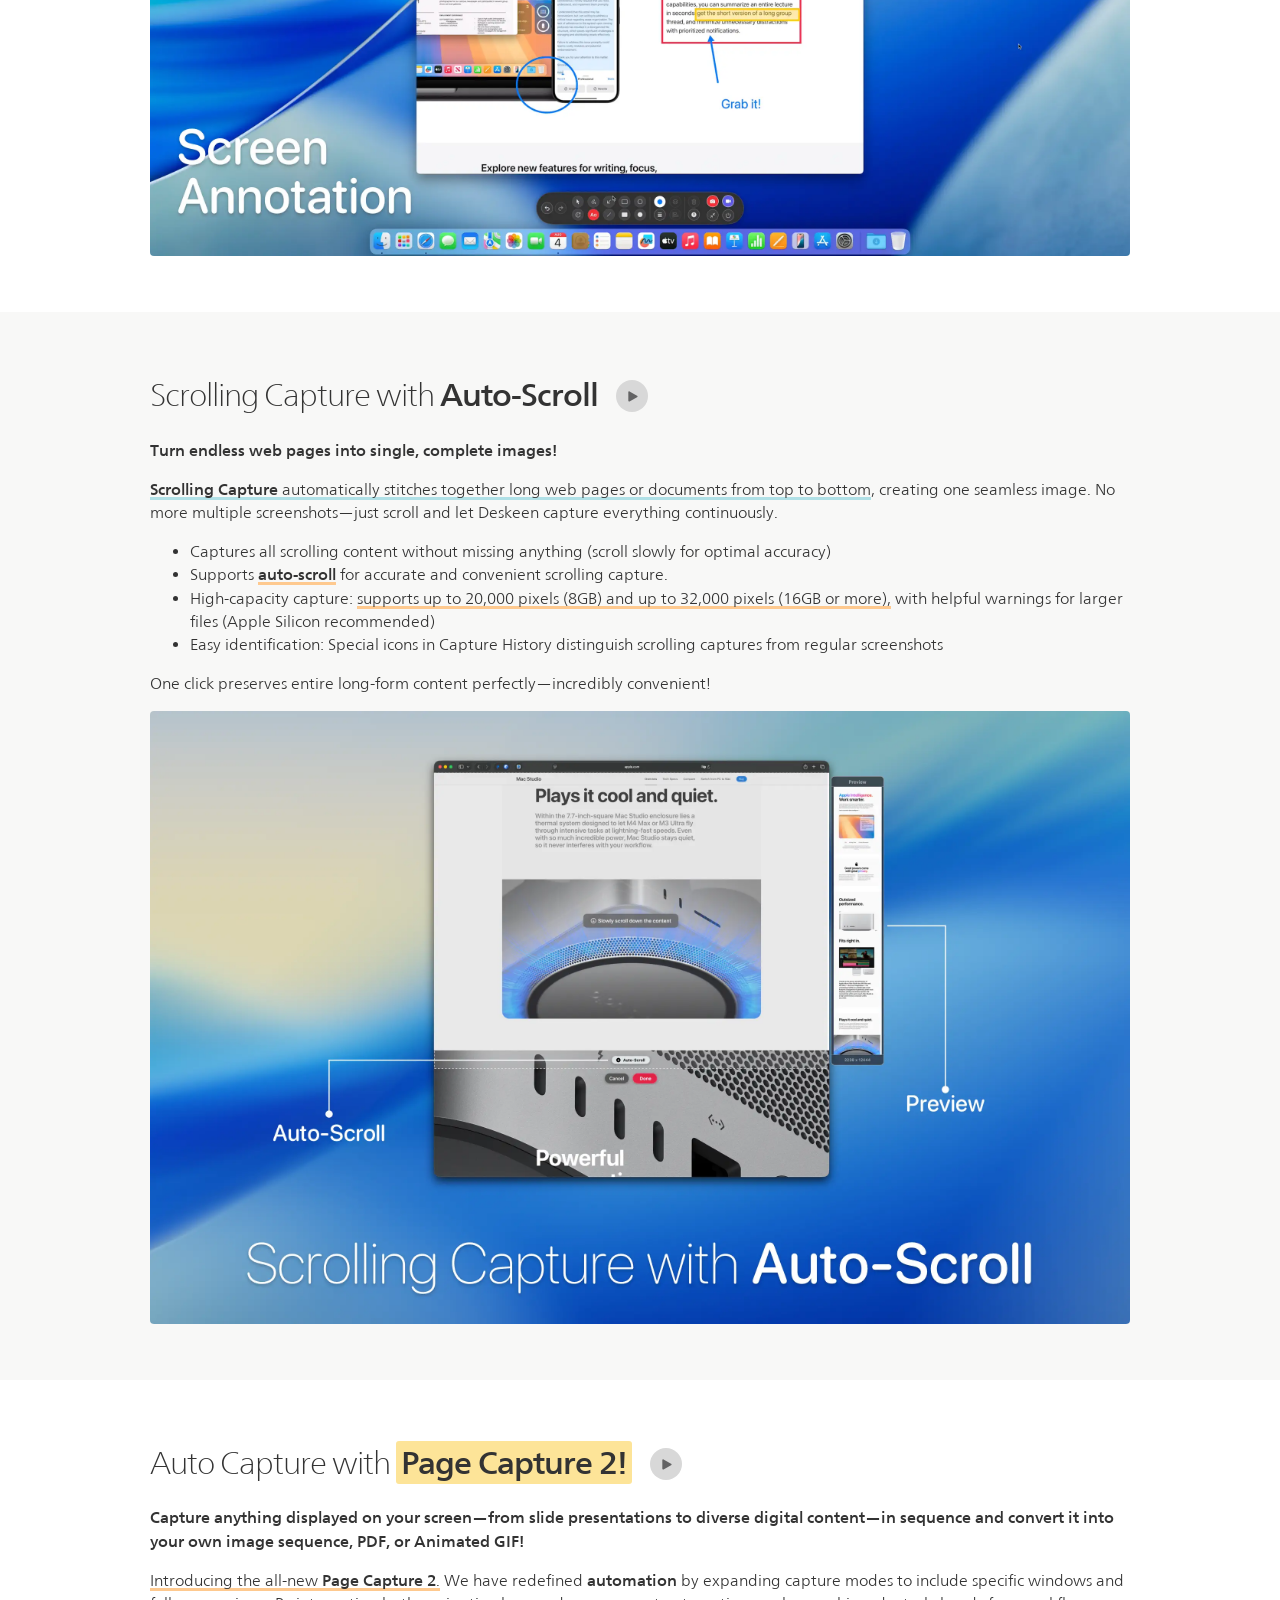
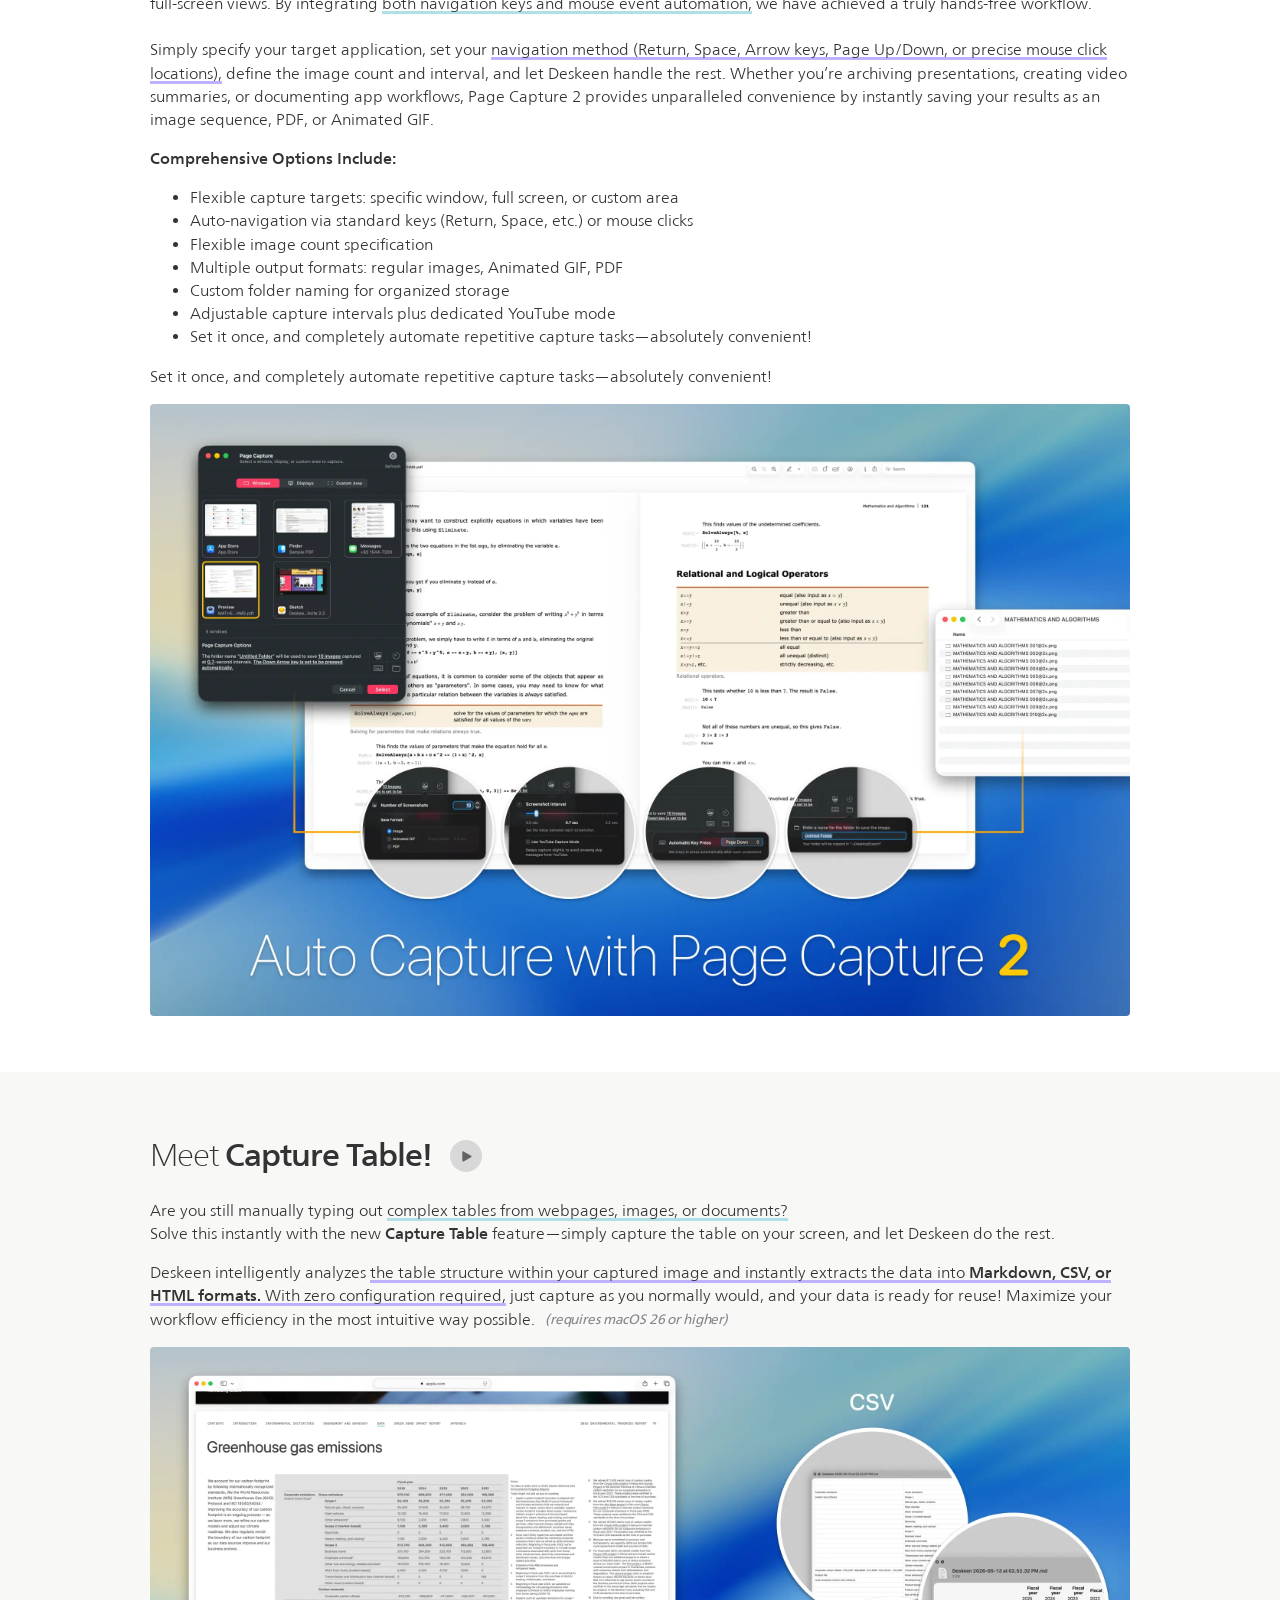
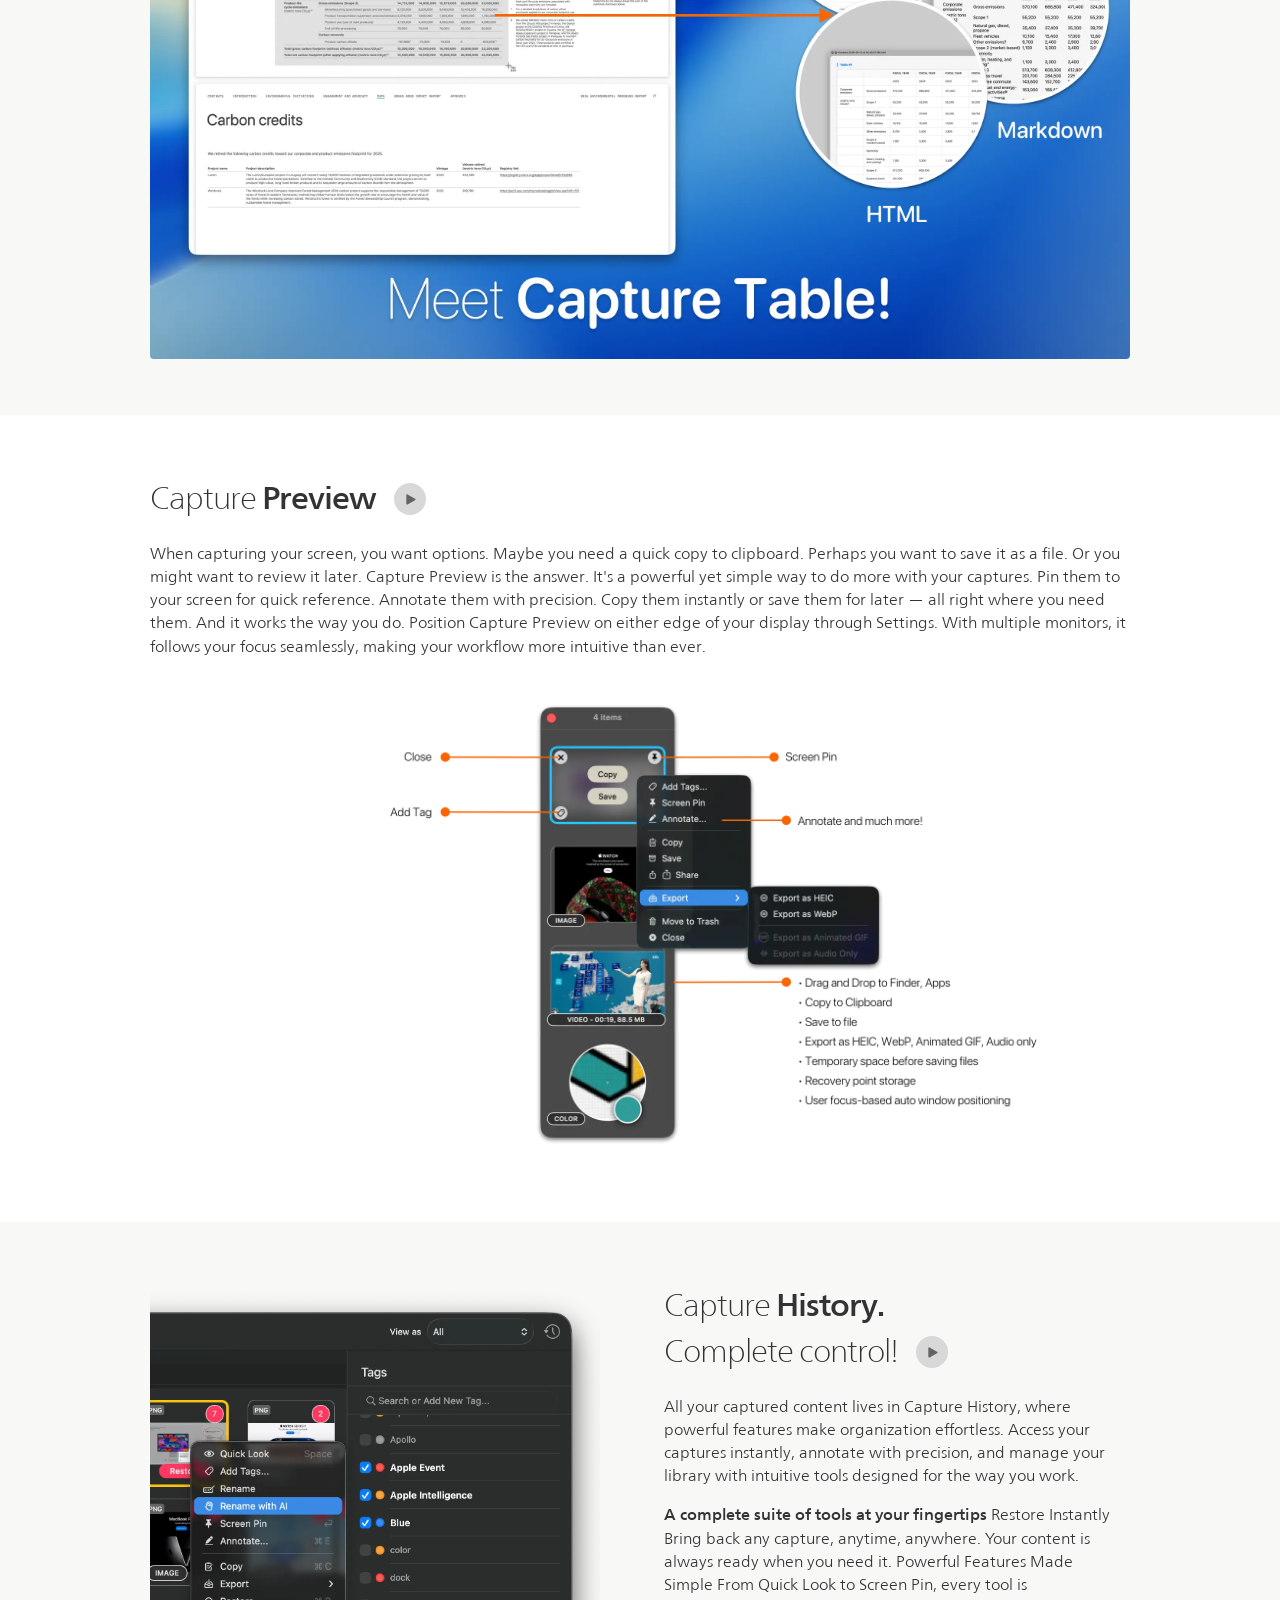
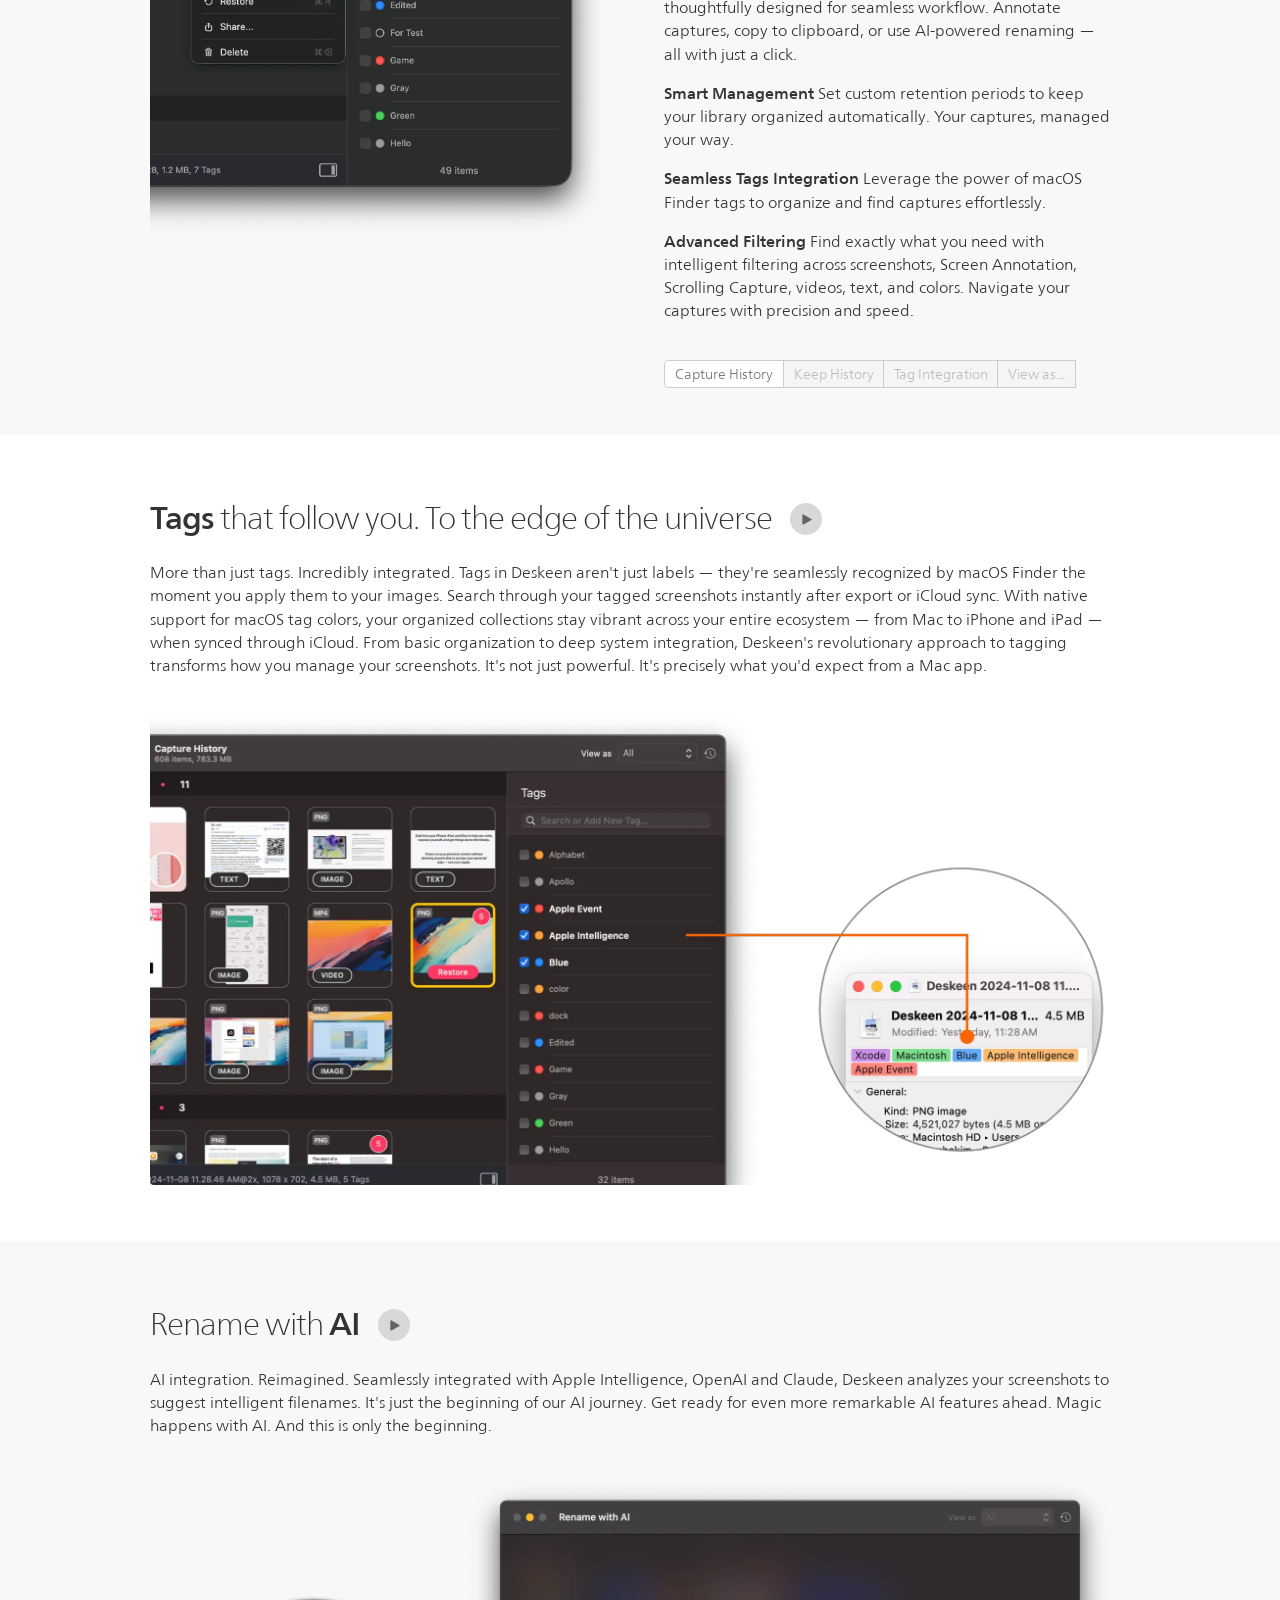
==== commit c53093bb: "Remove Youtube link for screen recording" ====
--- a/deskeen.html
+++ b/deskeen.html
@@ -116,7 +116,7 @@
     <section class="feature horizontal" id="feature-deskeen-screen-record">
     	<div class="container">
             <h2 class="feature-title"><strong>Record</strong> your screen, window &amp; <strong>Edit.</strong>
-                <a class="fancybox" href="https://www.youtube.com/embed/aredtQXpkLQ?autoplay=1&start=52" data-fancybox-type="iframe" title="Record Screen, Window" style="display: inline-block; margin-left: 12px;"><img src="images/play-button.svg" alt="Record Screen, Window" style="height: 32px; vertical-align: middle; position: relative; top: -2px; border: none;" class="video-button"></a>
+                <!-- <a class="fancybox" href="https://www.youtube.com/embed/aredtQXpkLQ?autoplay=1&start=52" data-fancybox-type="iframe" title="Record Screen, Window" style="display: inline-block; margin-left: 12px;"><img src="images/play-button.svg" alt="Record Screen, Window" style="height: 32px; vertical-align: middle; position: relative; top: -2px; border: none;" class="video-button"></a> -->
             </h2>
             <div class="feature-detail">
                     <p>Recording your screen is as effortless as taking a screenshot. <span class="highlight-bottom-line-sky-blue">Capture any area you want or record specific windows</span> with precision and ease. Choose your preferred encoder from <strong>H.264, HEVC</strong>, fine-tune video quality with frame rates of <strong>15, 24, 25, 30, or 60 FPS</strong>, and select your ideal audio format from <strong>AAC, ALAC</strong>, or <strong>FLAC</strong>.</p>
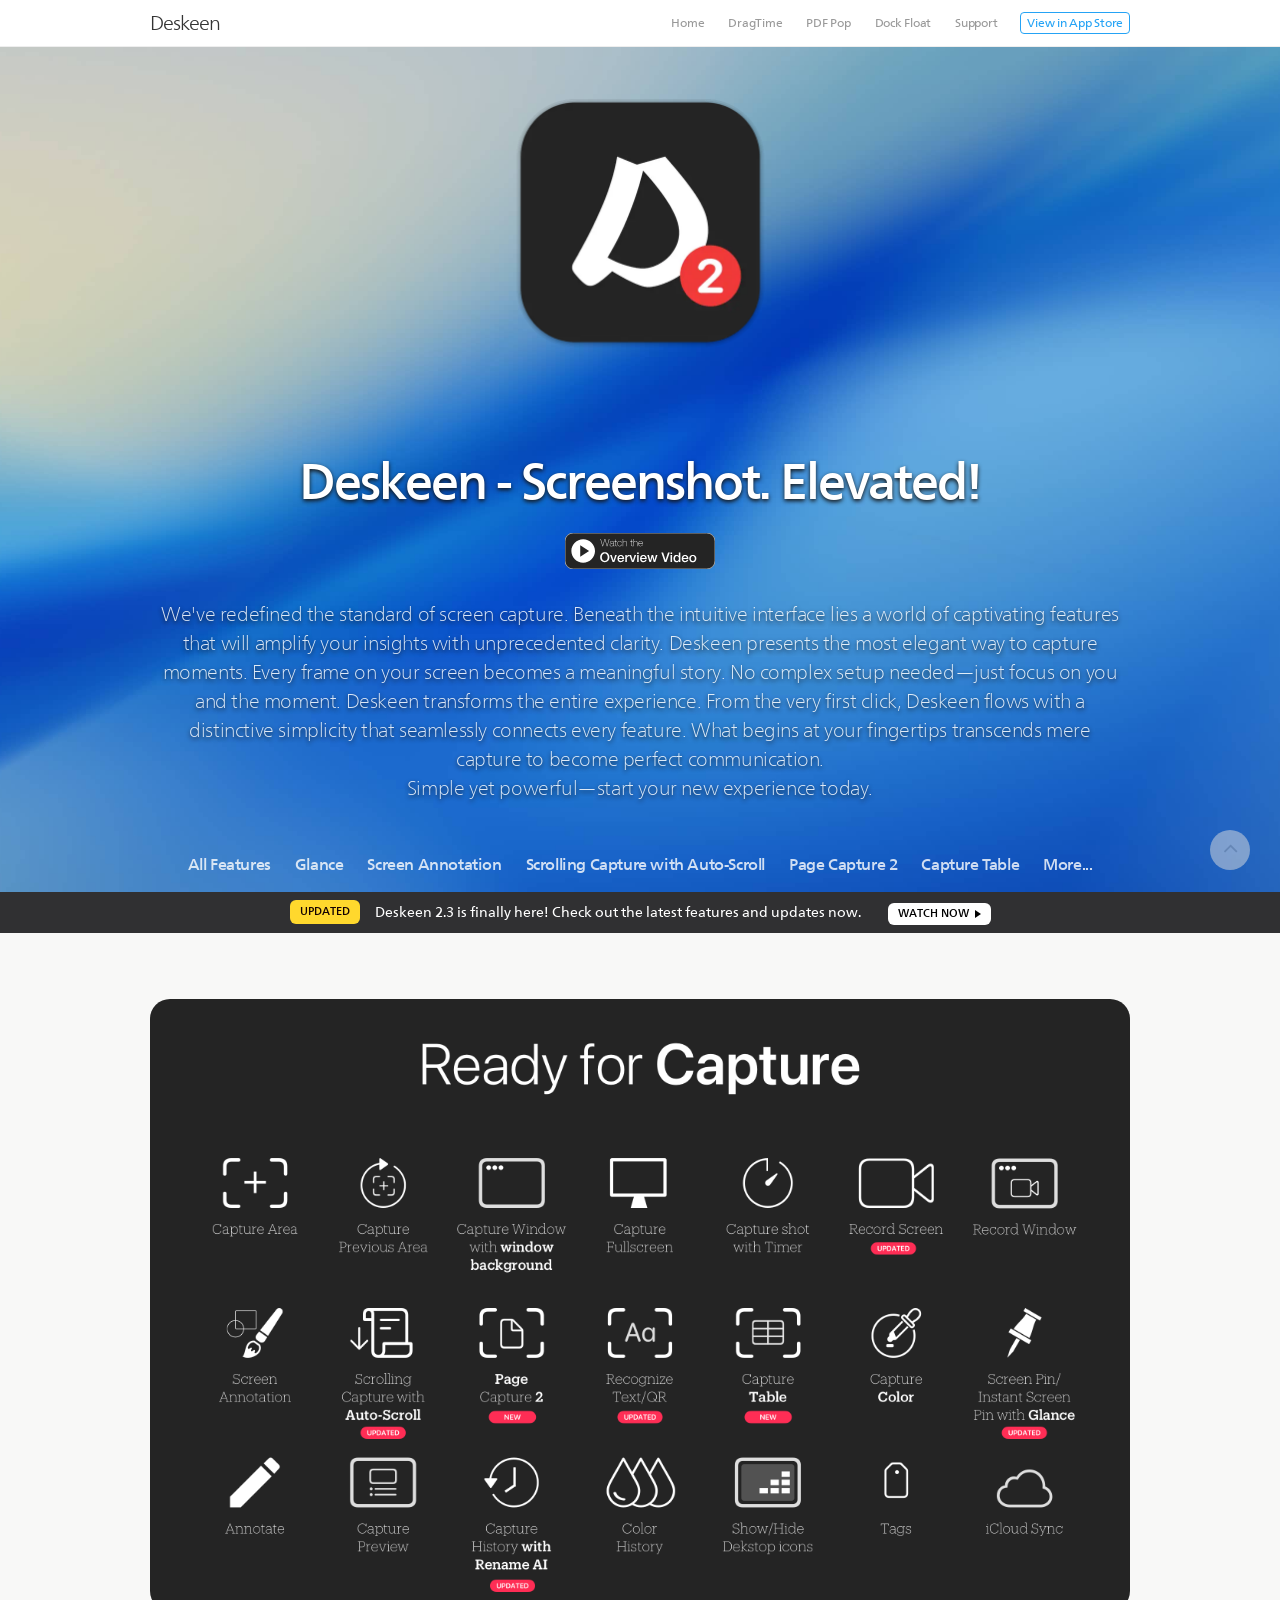
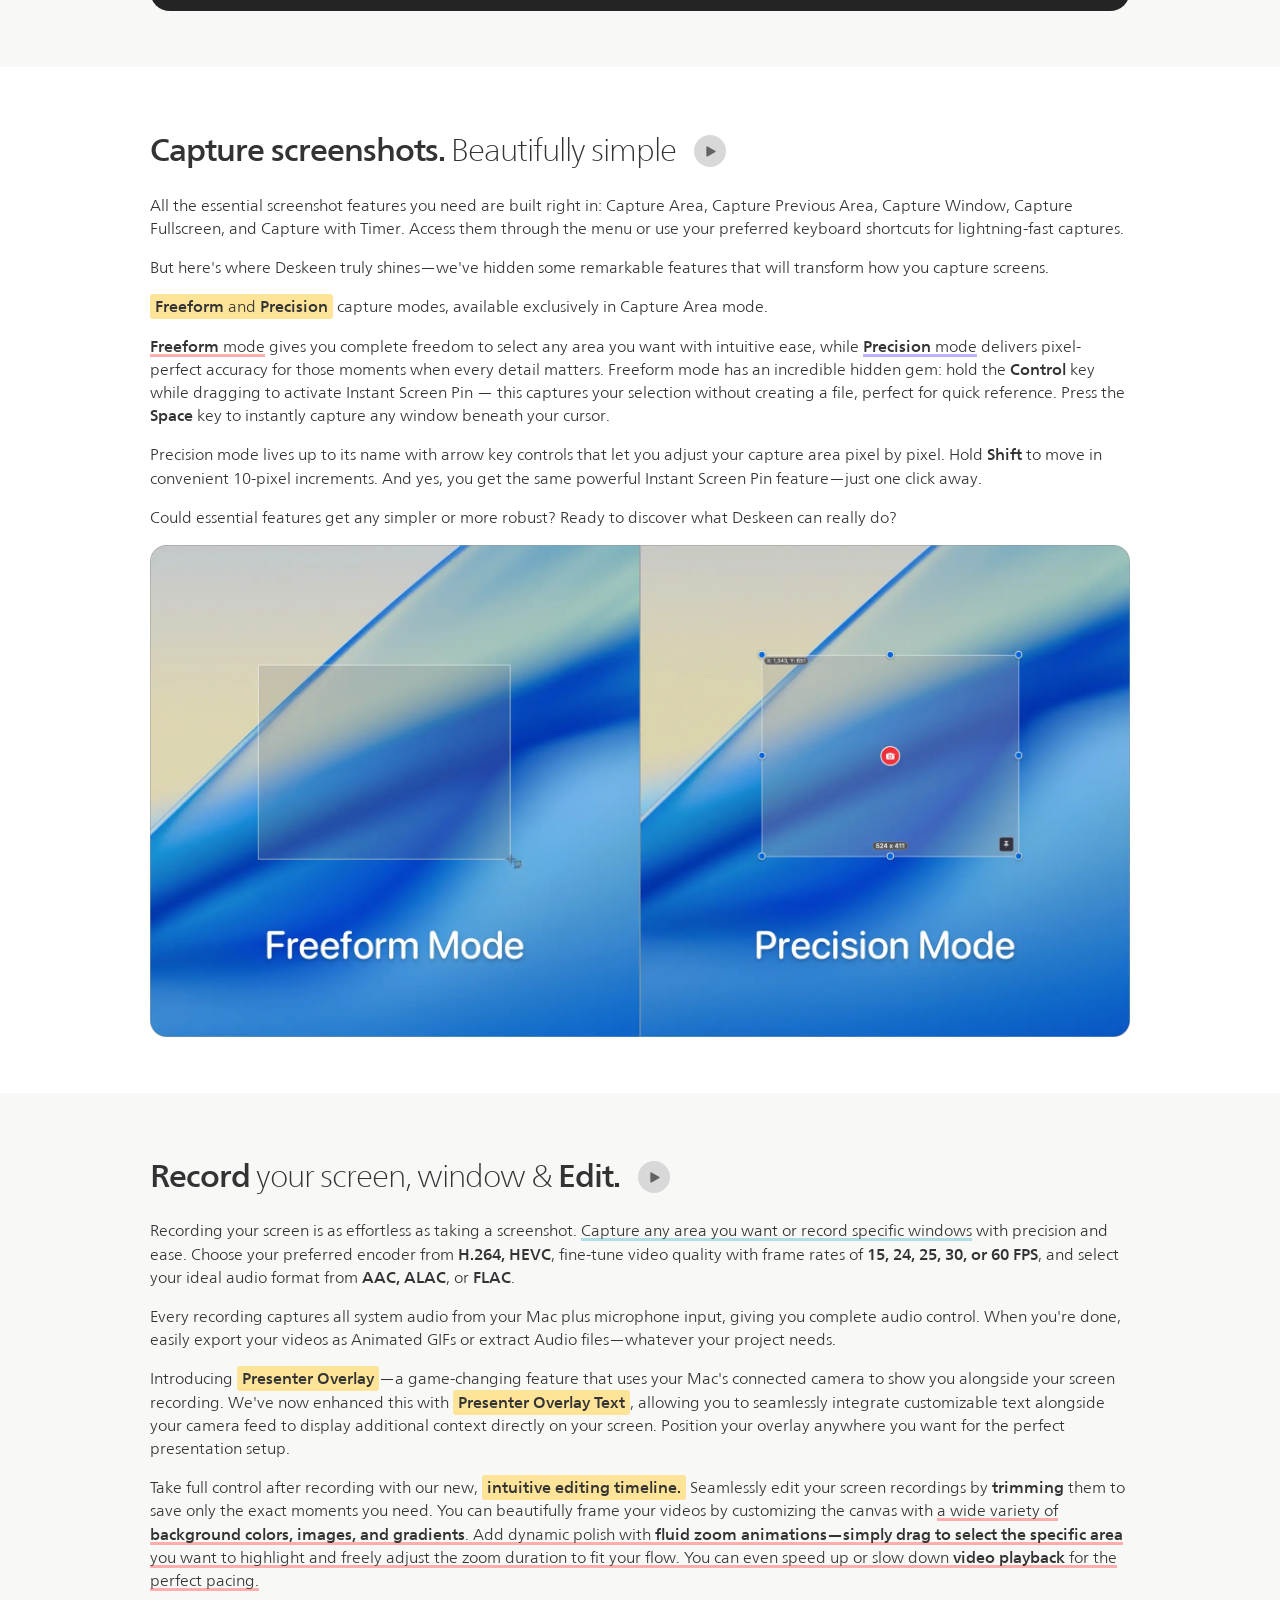
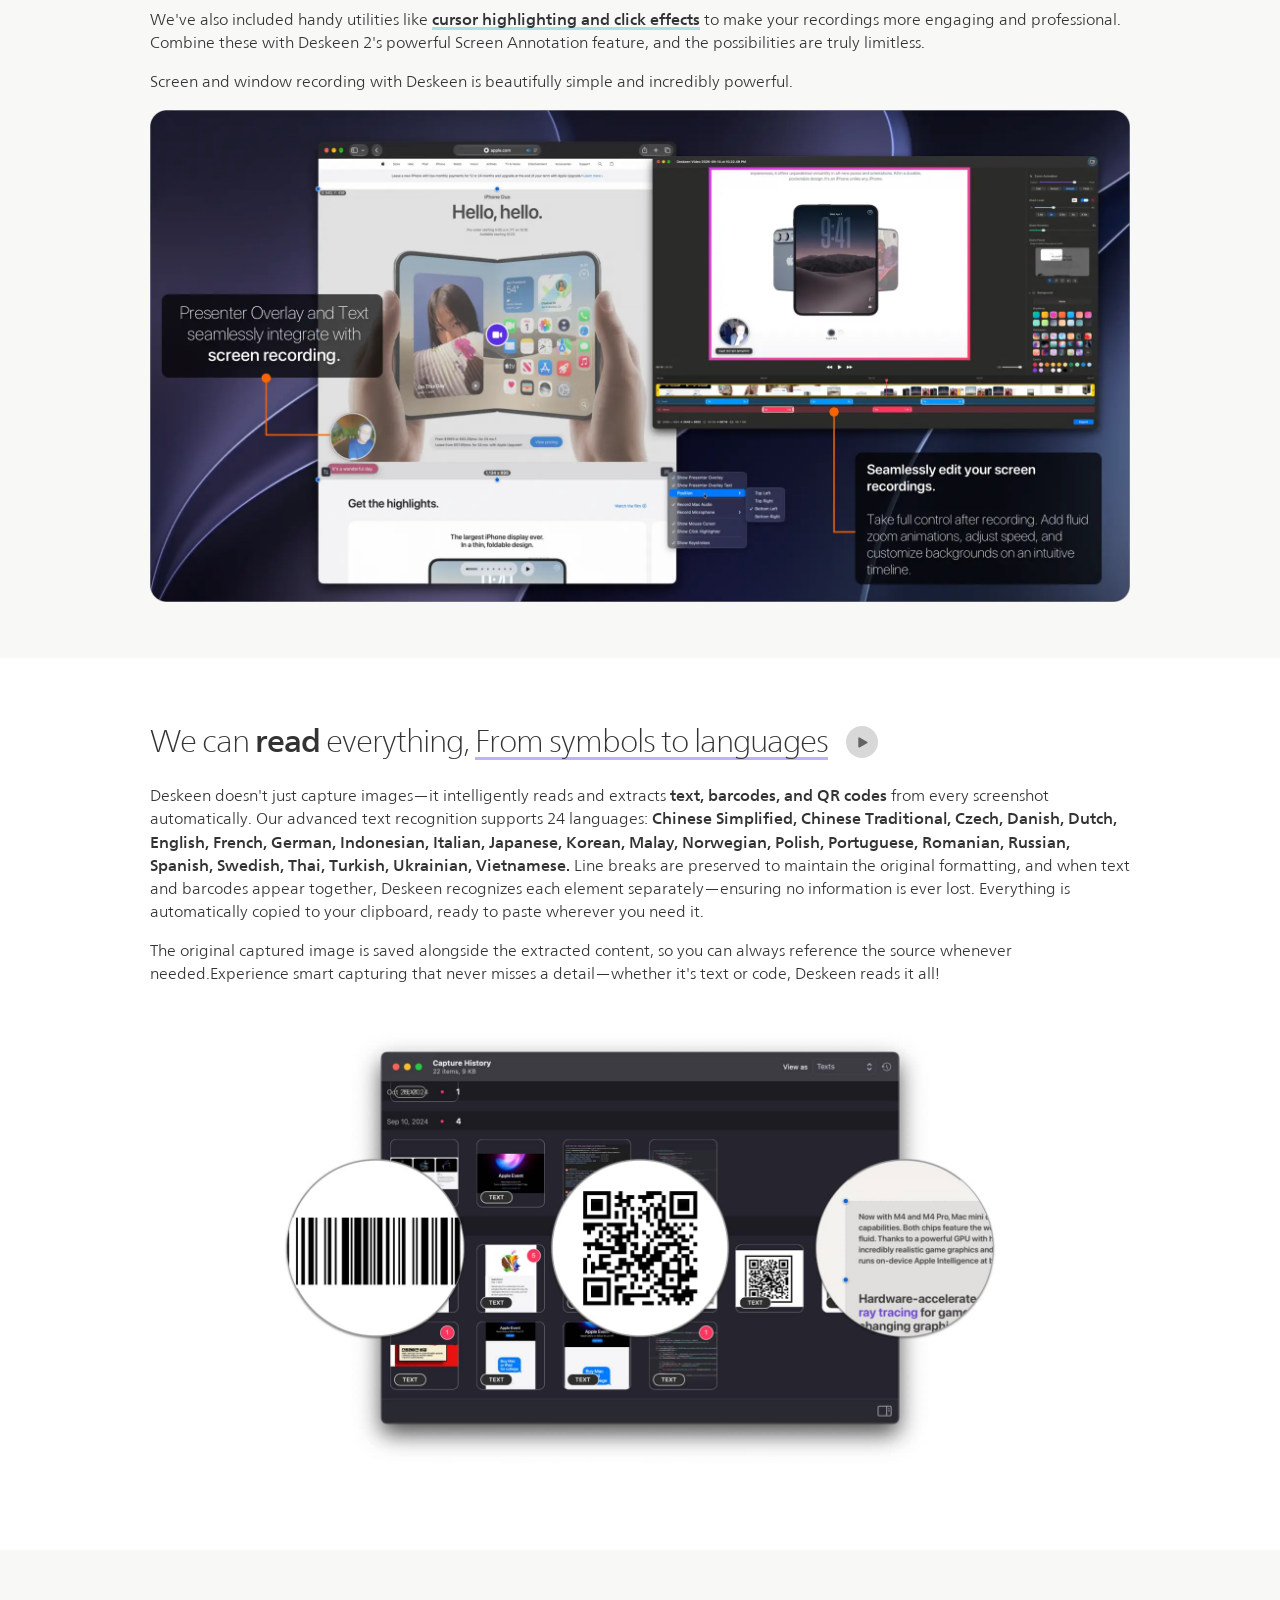
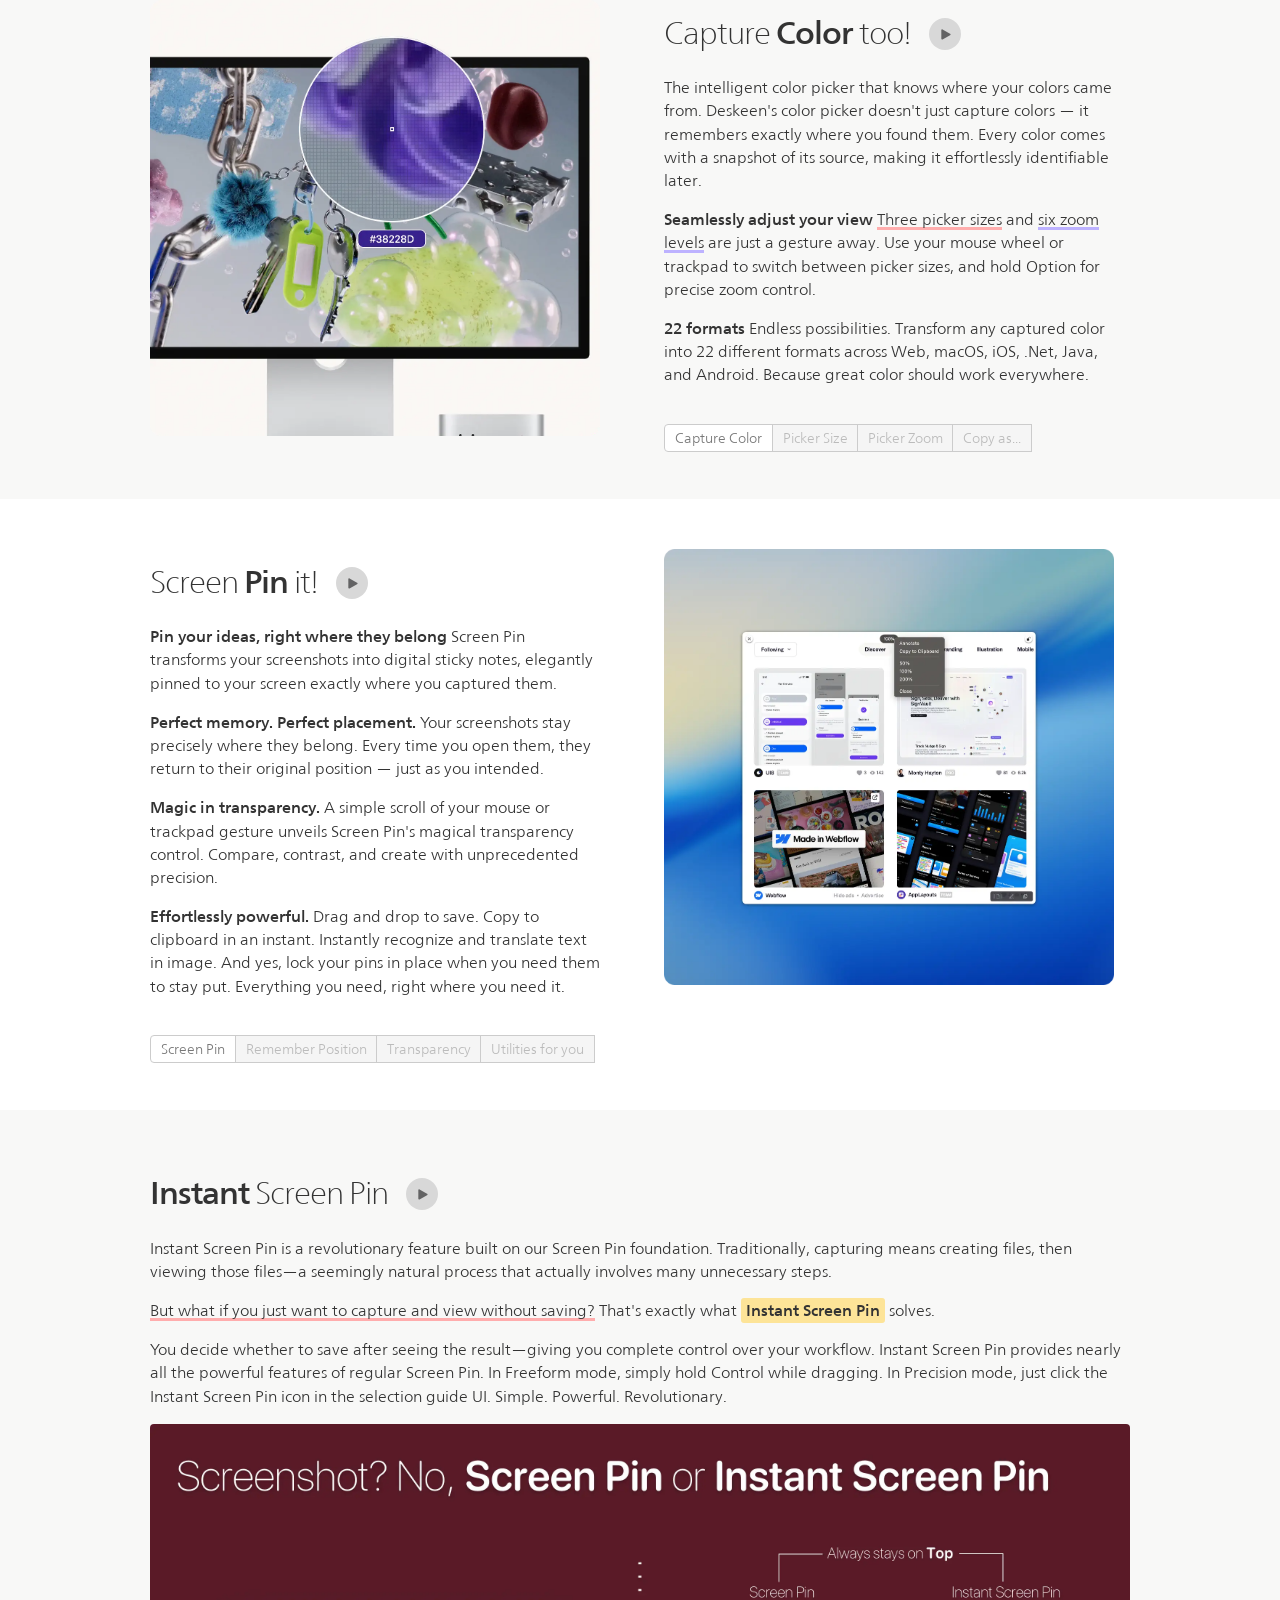
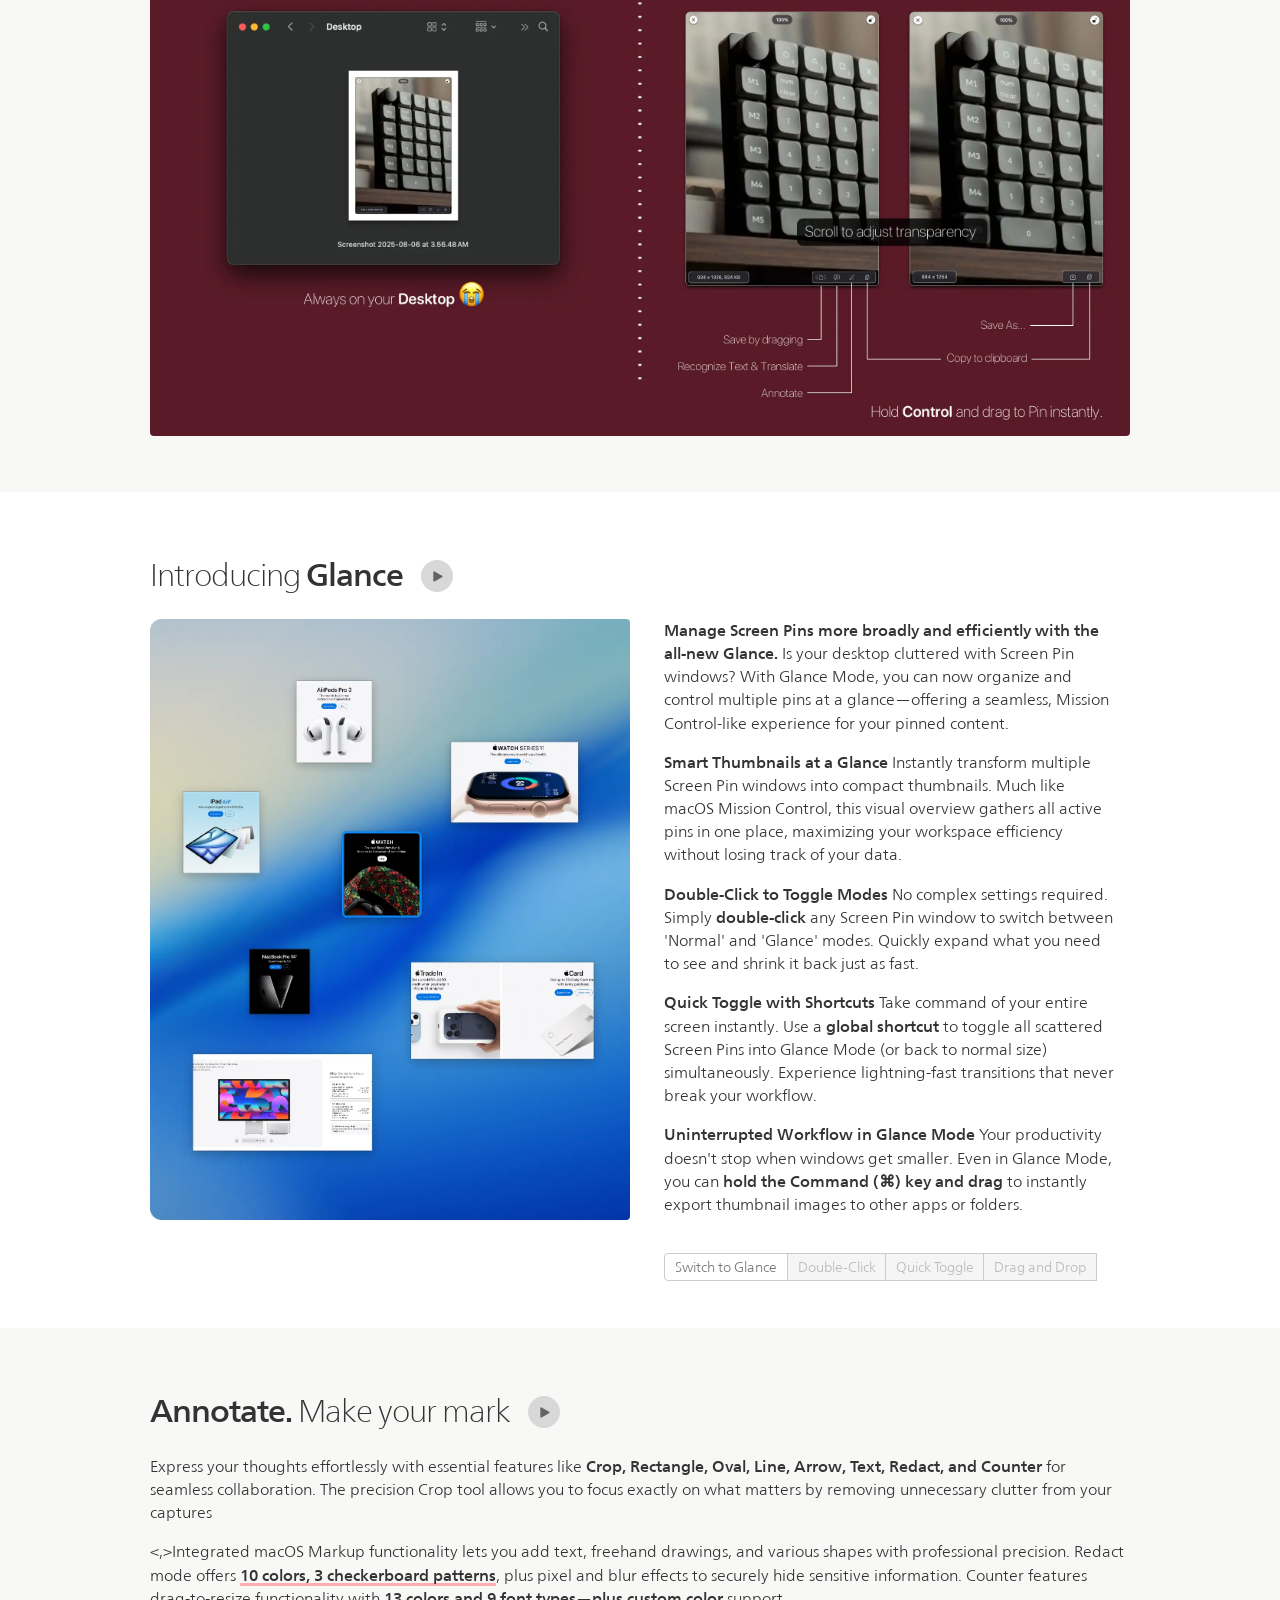
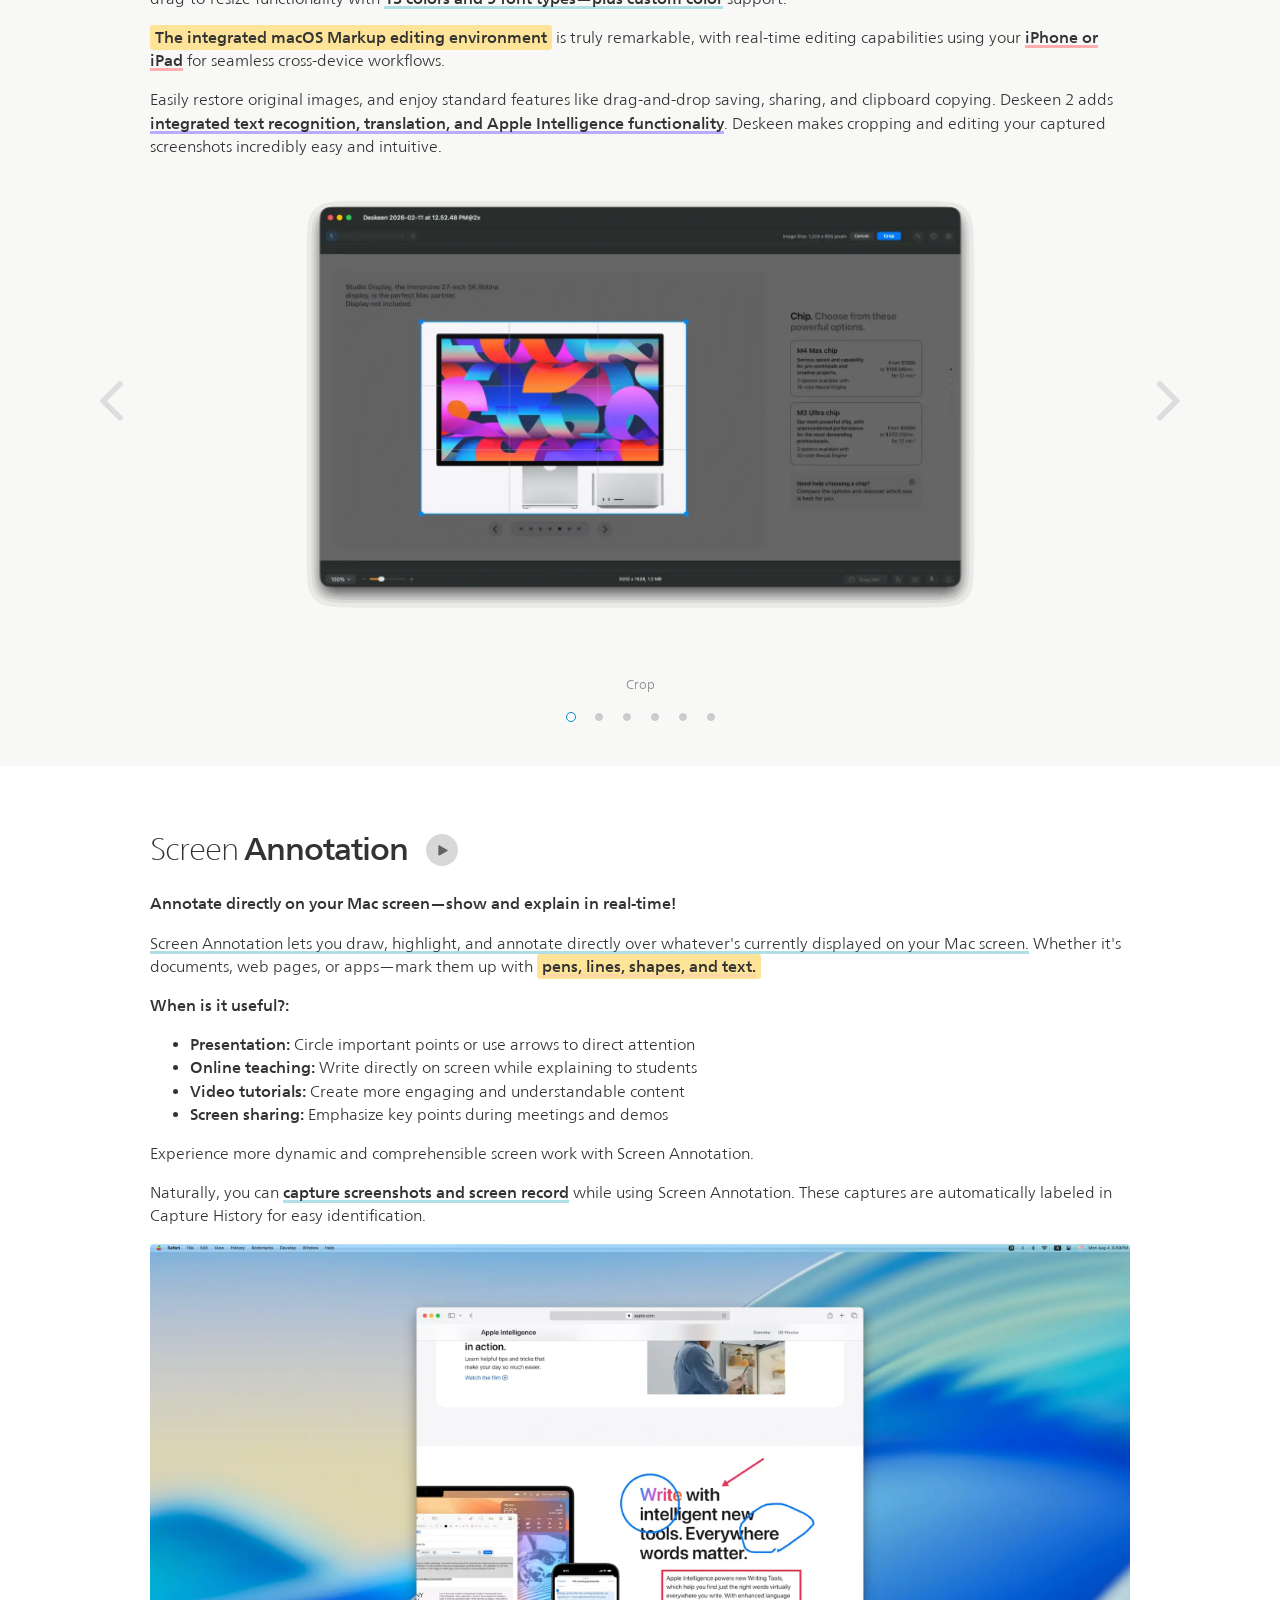
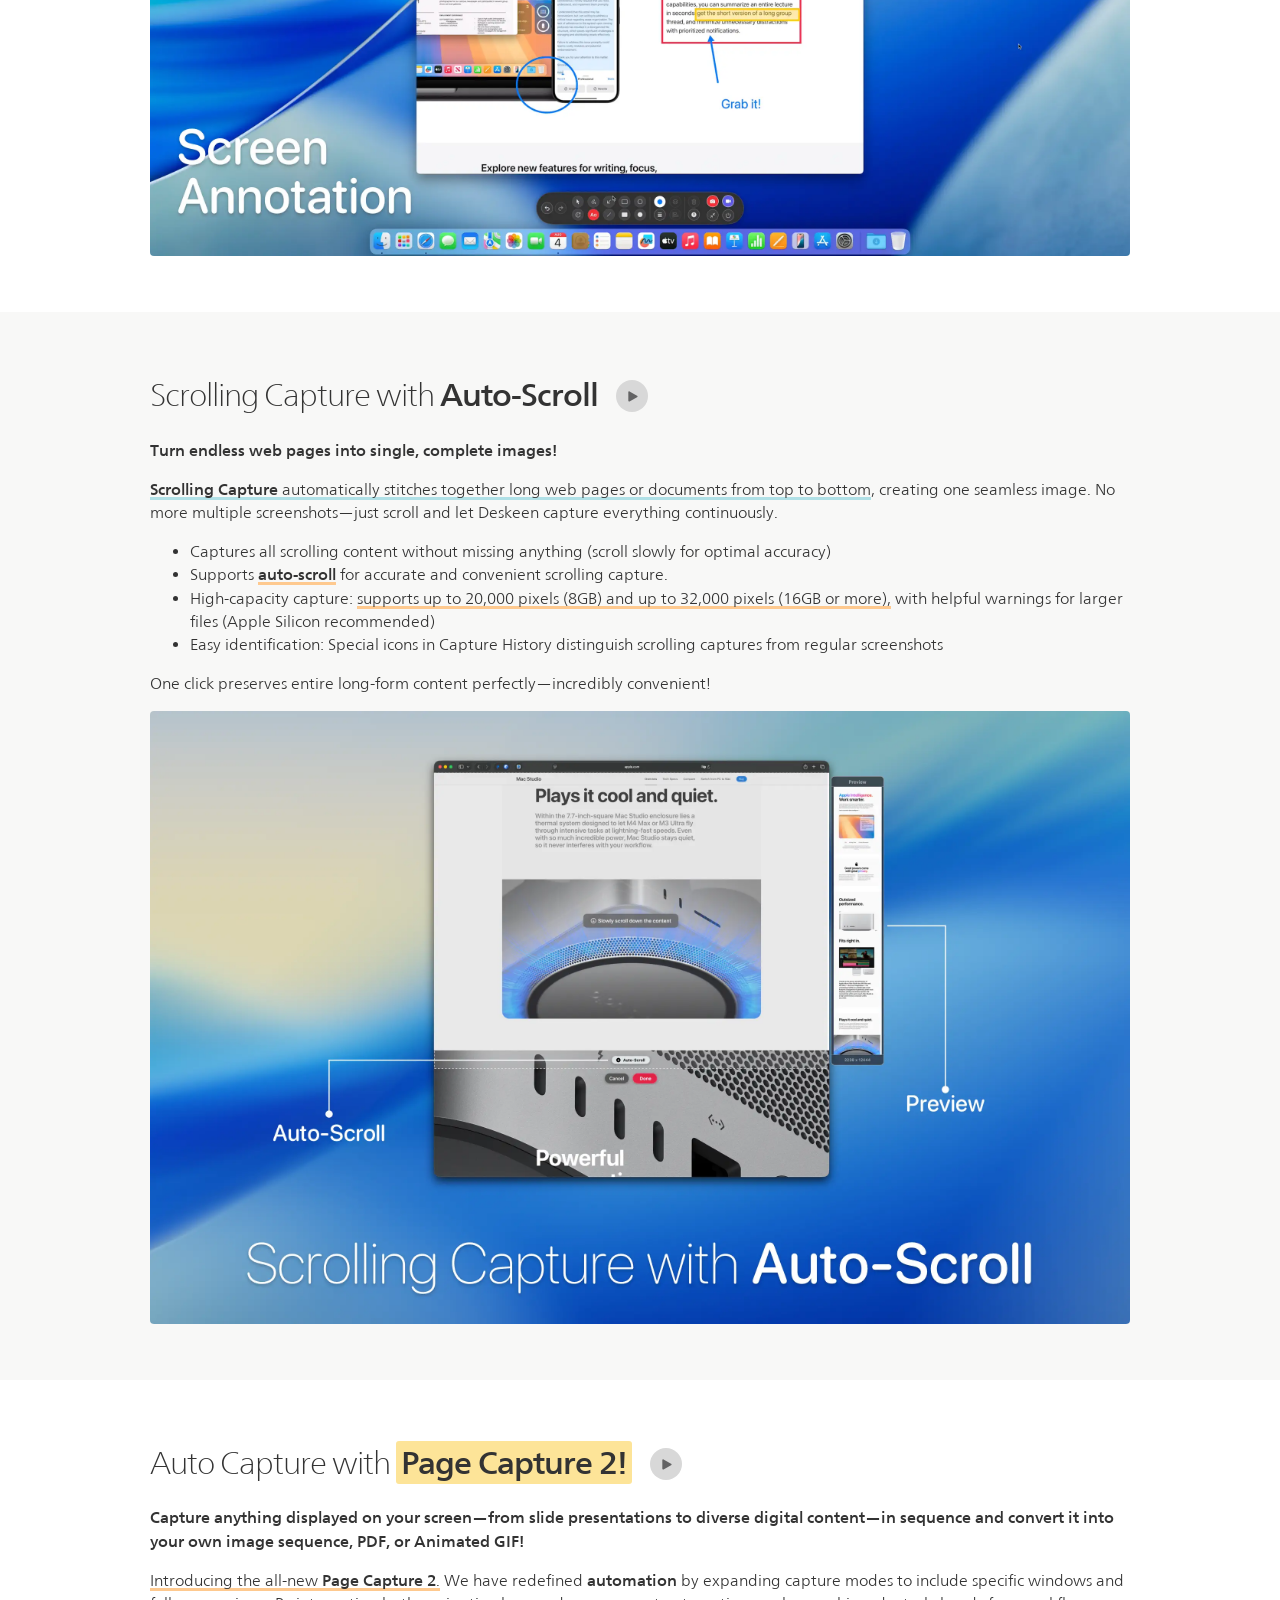
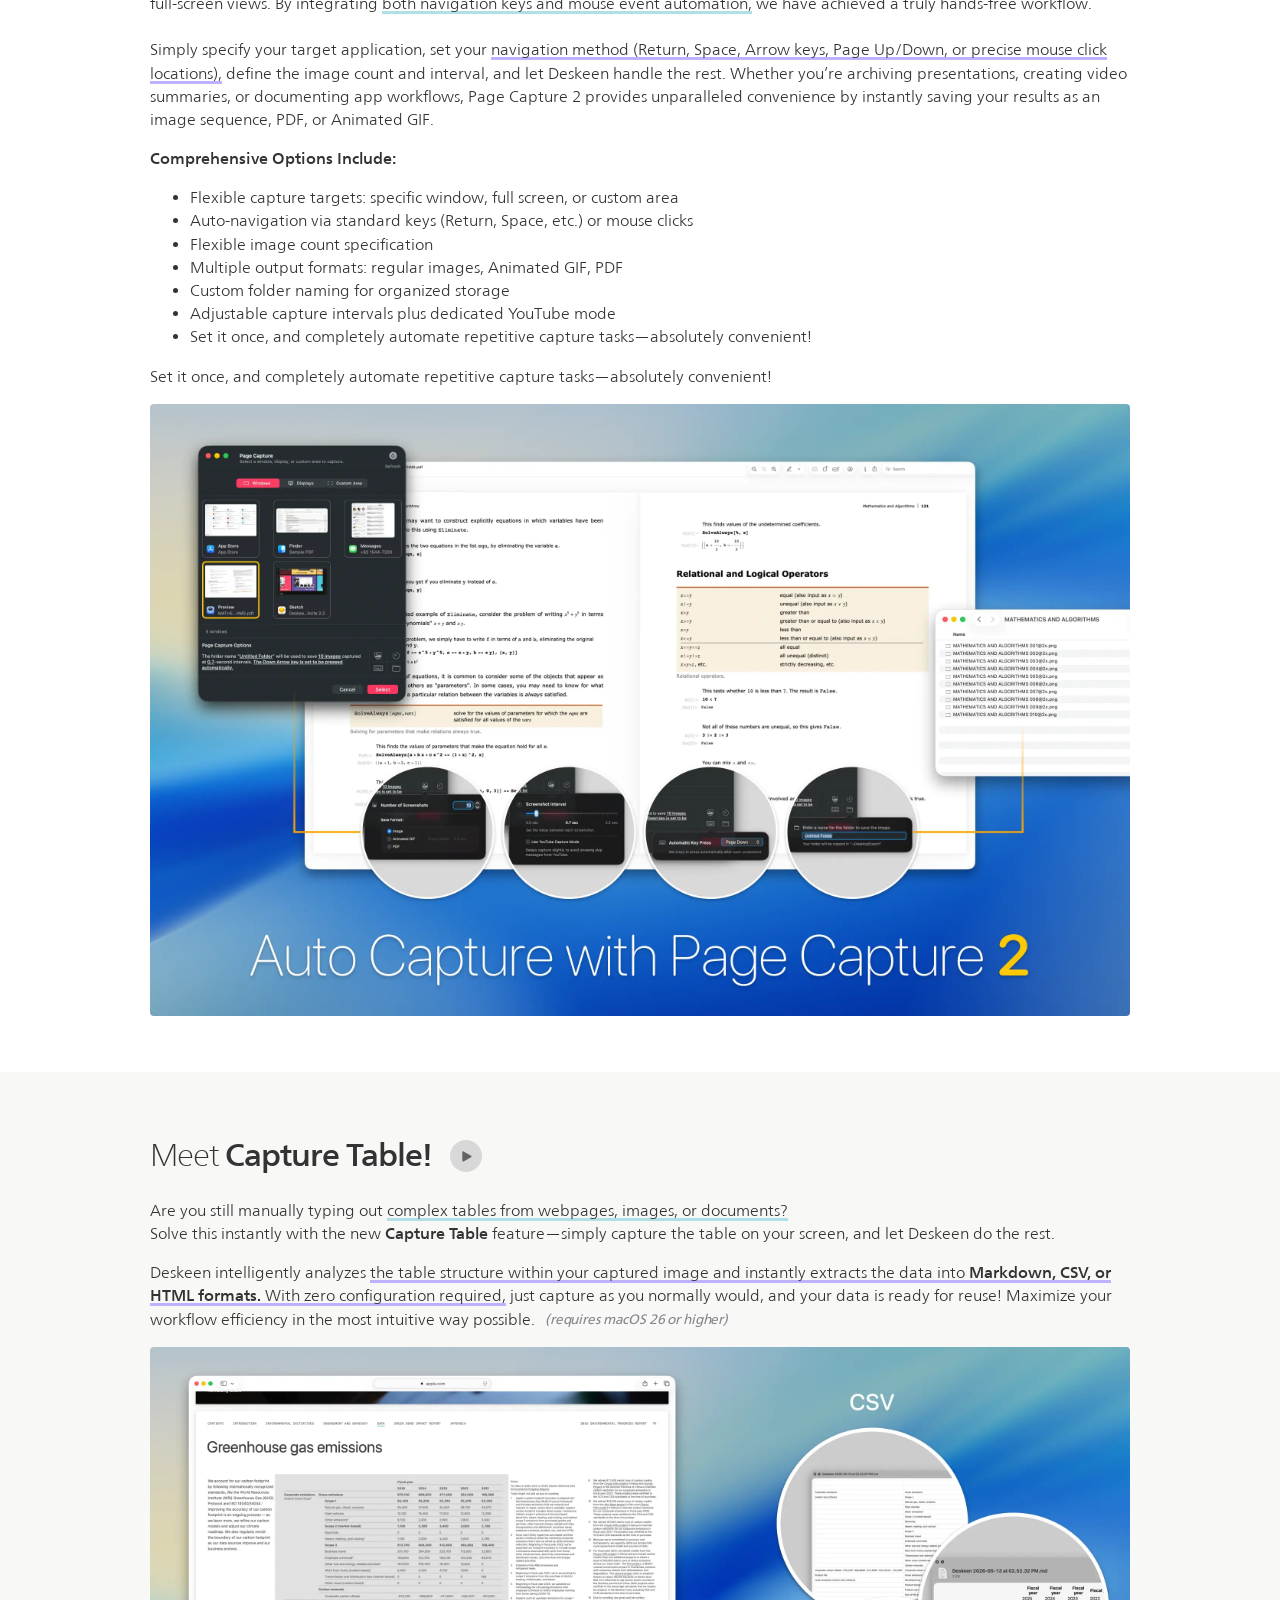
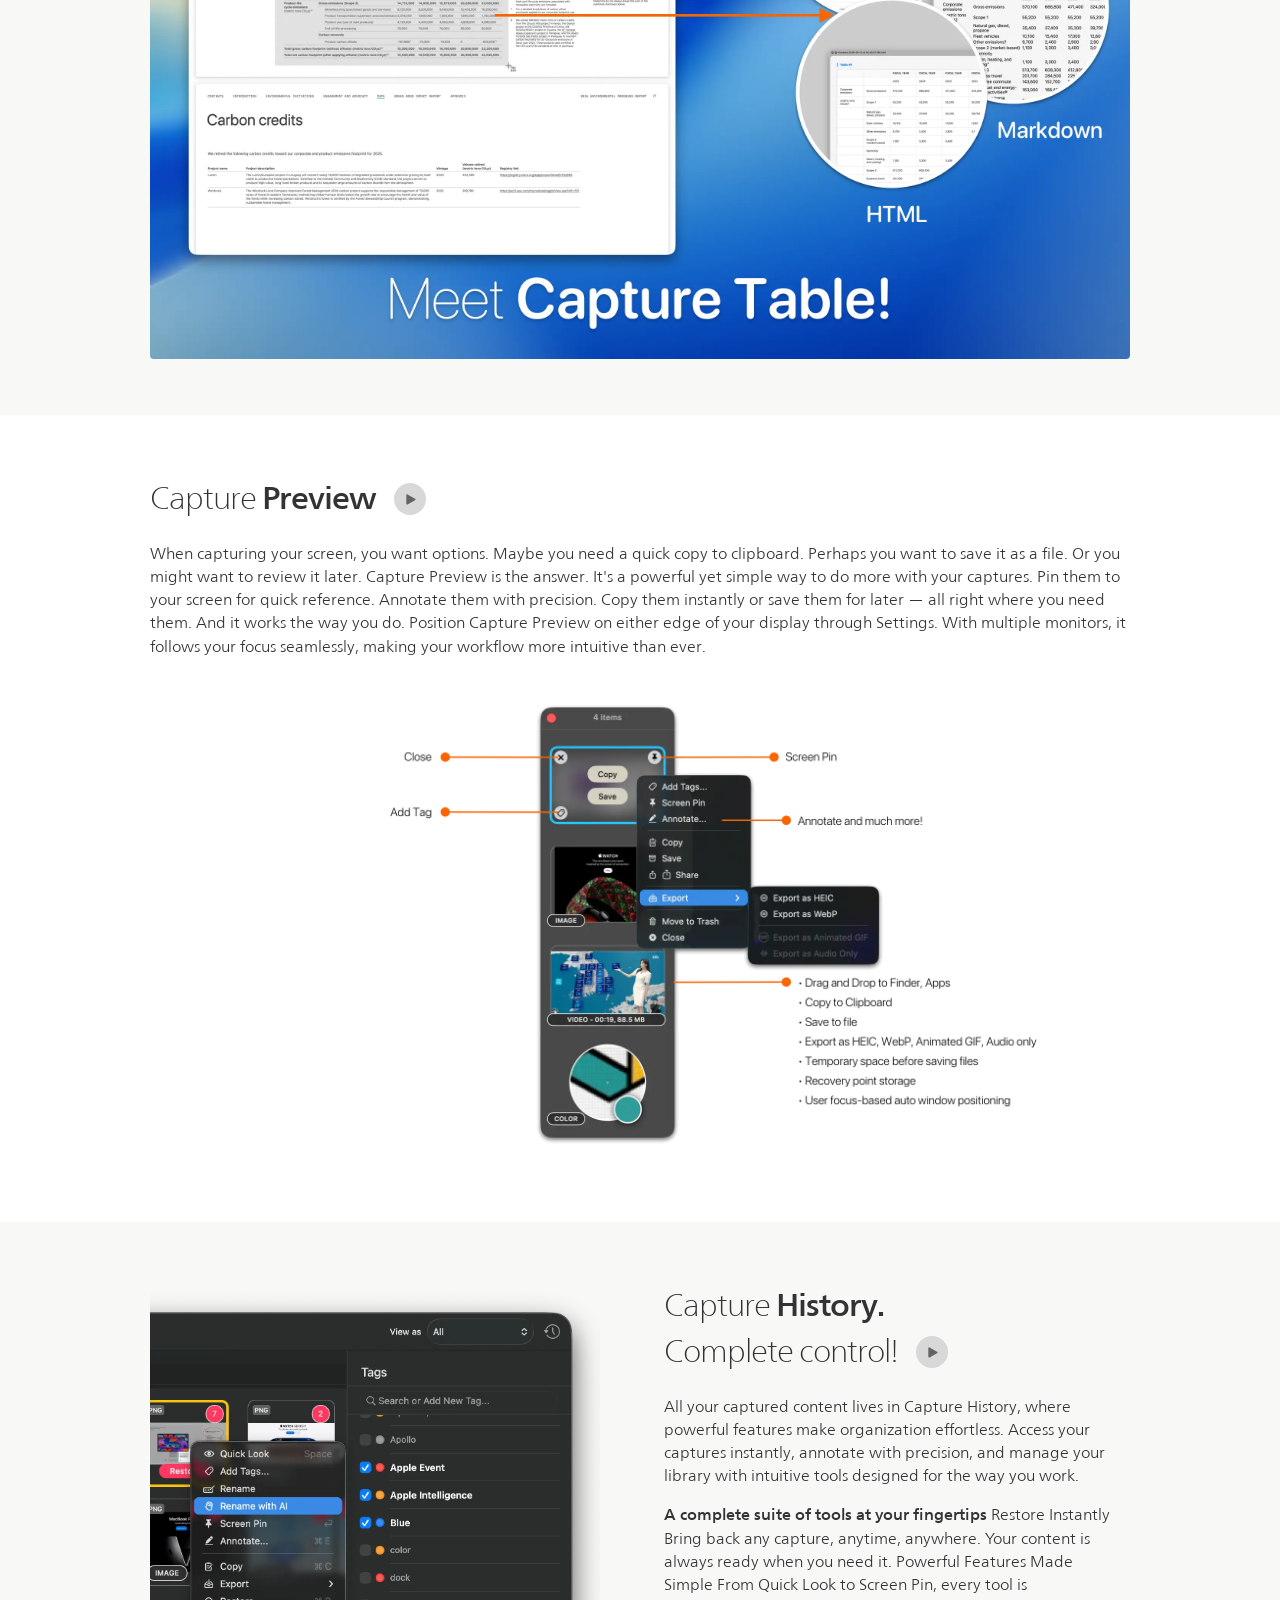
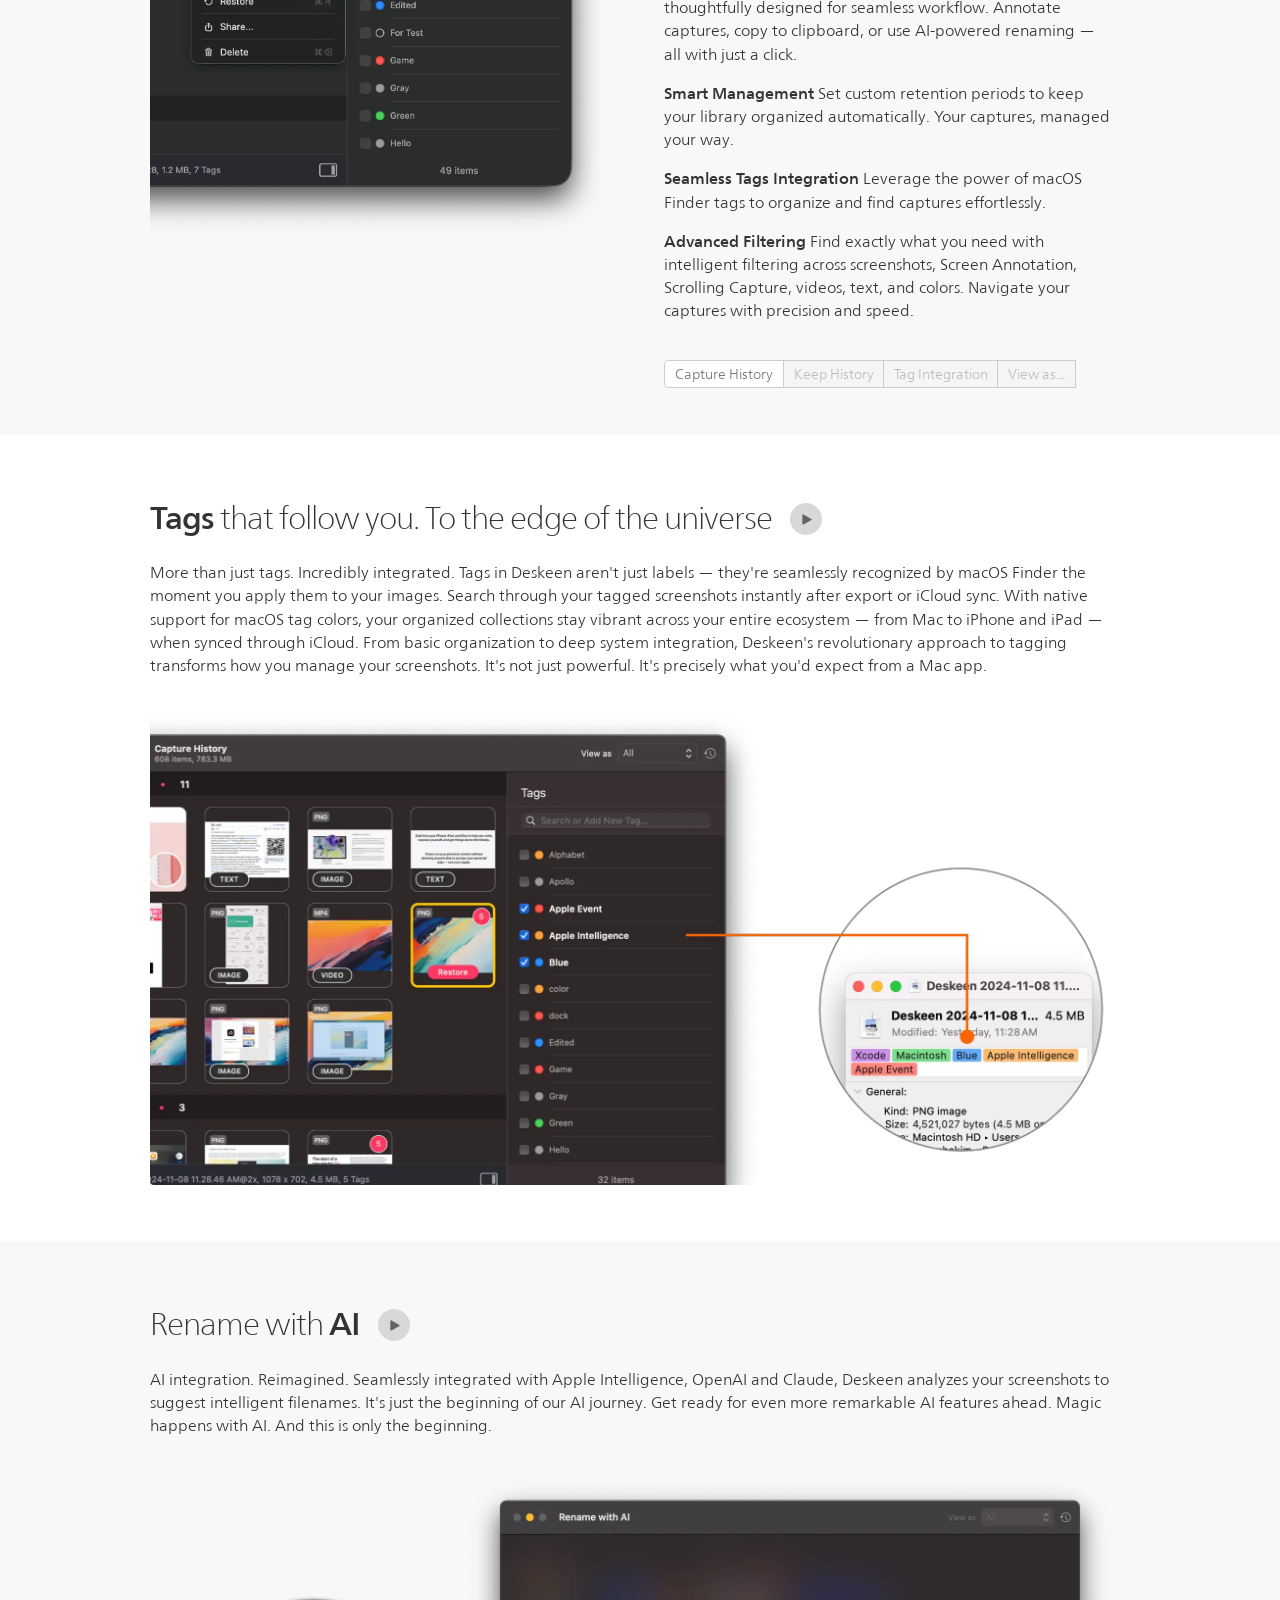
==== commit e83627e8: "Update Screen Recording Related" ====
--- a/deskeen.html
+++ b/deskeen.html
@@ -116,7 +116,7 @@
     <section class="feature horizontal" id="feature-deskeen-screen-record">
     	<div class="container">
             <h2 class="feature-title"><strong>Record</strong> your screen, window &amp; <strong>Edit.</strong>
-                <!-- <a class="fancybox" href="https://www.youtube.com/embed/aredtQXpkLQ?autoplay=1&start=52" data-fancybox-type="iframe" title="Record Screen, Window" style="display: inline-block; margin-left: 12px;"><img src="images/play-button.svg" alt="Record Screen, Window" style="height: 32px; vertical-align: middle; position: relative; top: -2px; border: none;" class="video-button"></a> -->
+                <a class="fancybox" href="https://www.youtube.com/embed/OltG9eLDGVU?autoplay=1" data-fancybox-type="iframe" title="Record Screen & Video Editing in Deskeen 2.3" style="display: inline-block; margin-left: 12px;"><img src="images/play-button.svg" alt="Record Screen & Video Editing in Deskeen 2.3" style="height: 32px; vertical-align: middle; position: relative; top: -2px; border: none;" class="video-button"></a>
             </h2>
             <div class="feature-detail">
                     <p>Recording your screen is as effortless as taking a screenshot. <span class="highlight-bottom-line-sky-blue">Capture any area you want or record specific windows</span> with precision and ease. Choose your preferred encoder from <strong>H.264, HEVC</strong>, fine-tune video quality with frame rates of <strong>15, 24, 25, 30, or 60 FPS</strong>, and select your ideal audio format from <strong>AAC, ALAC</strong>, or <strong>FLAC</strong>.</p>
